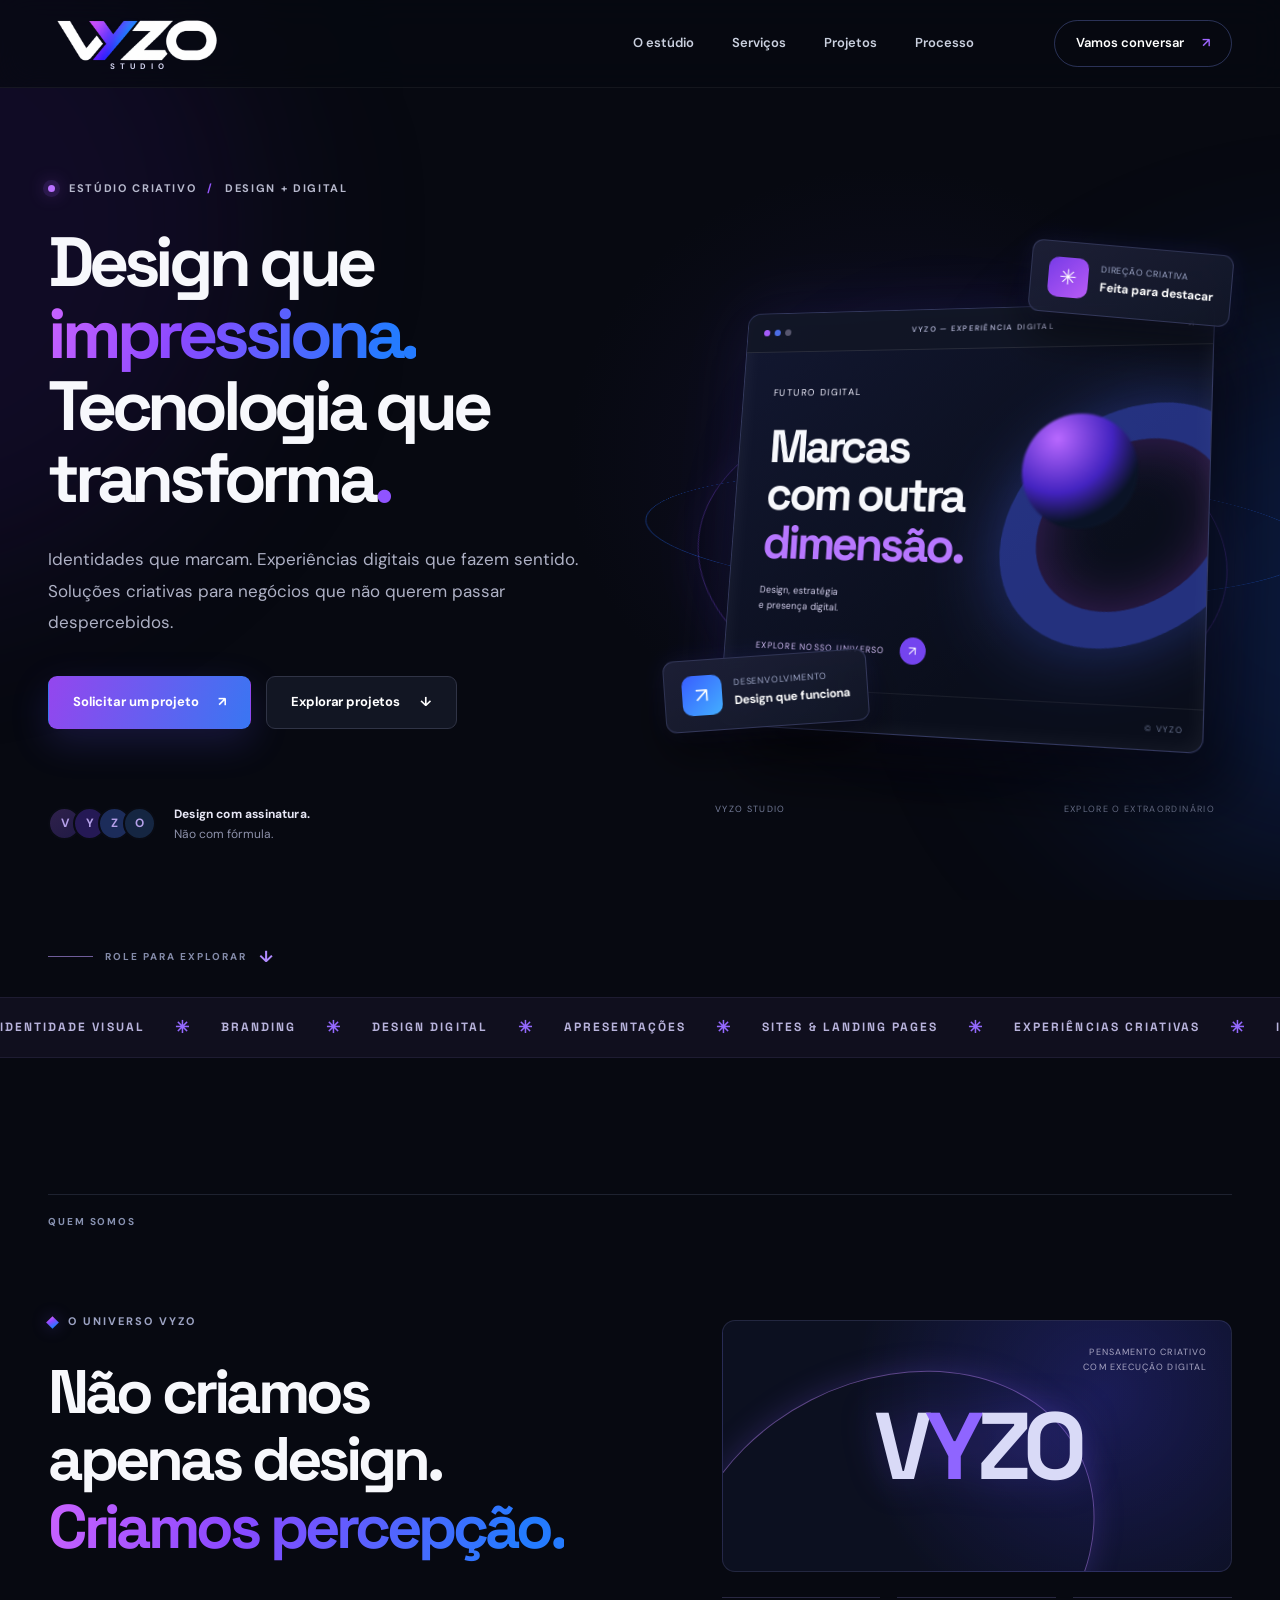
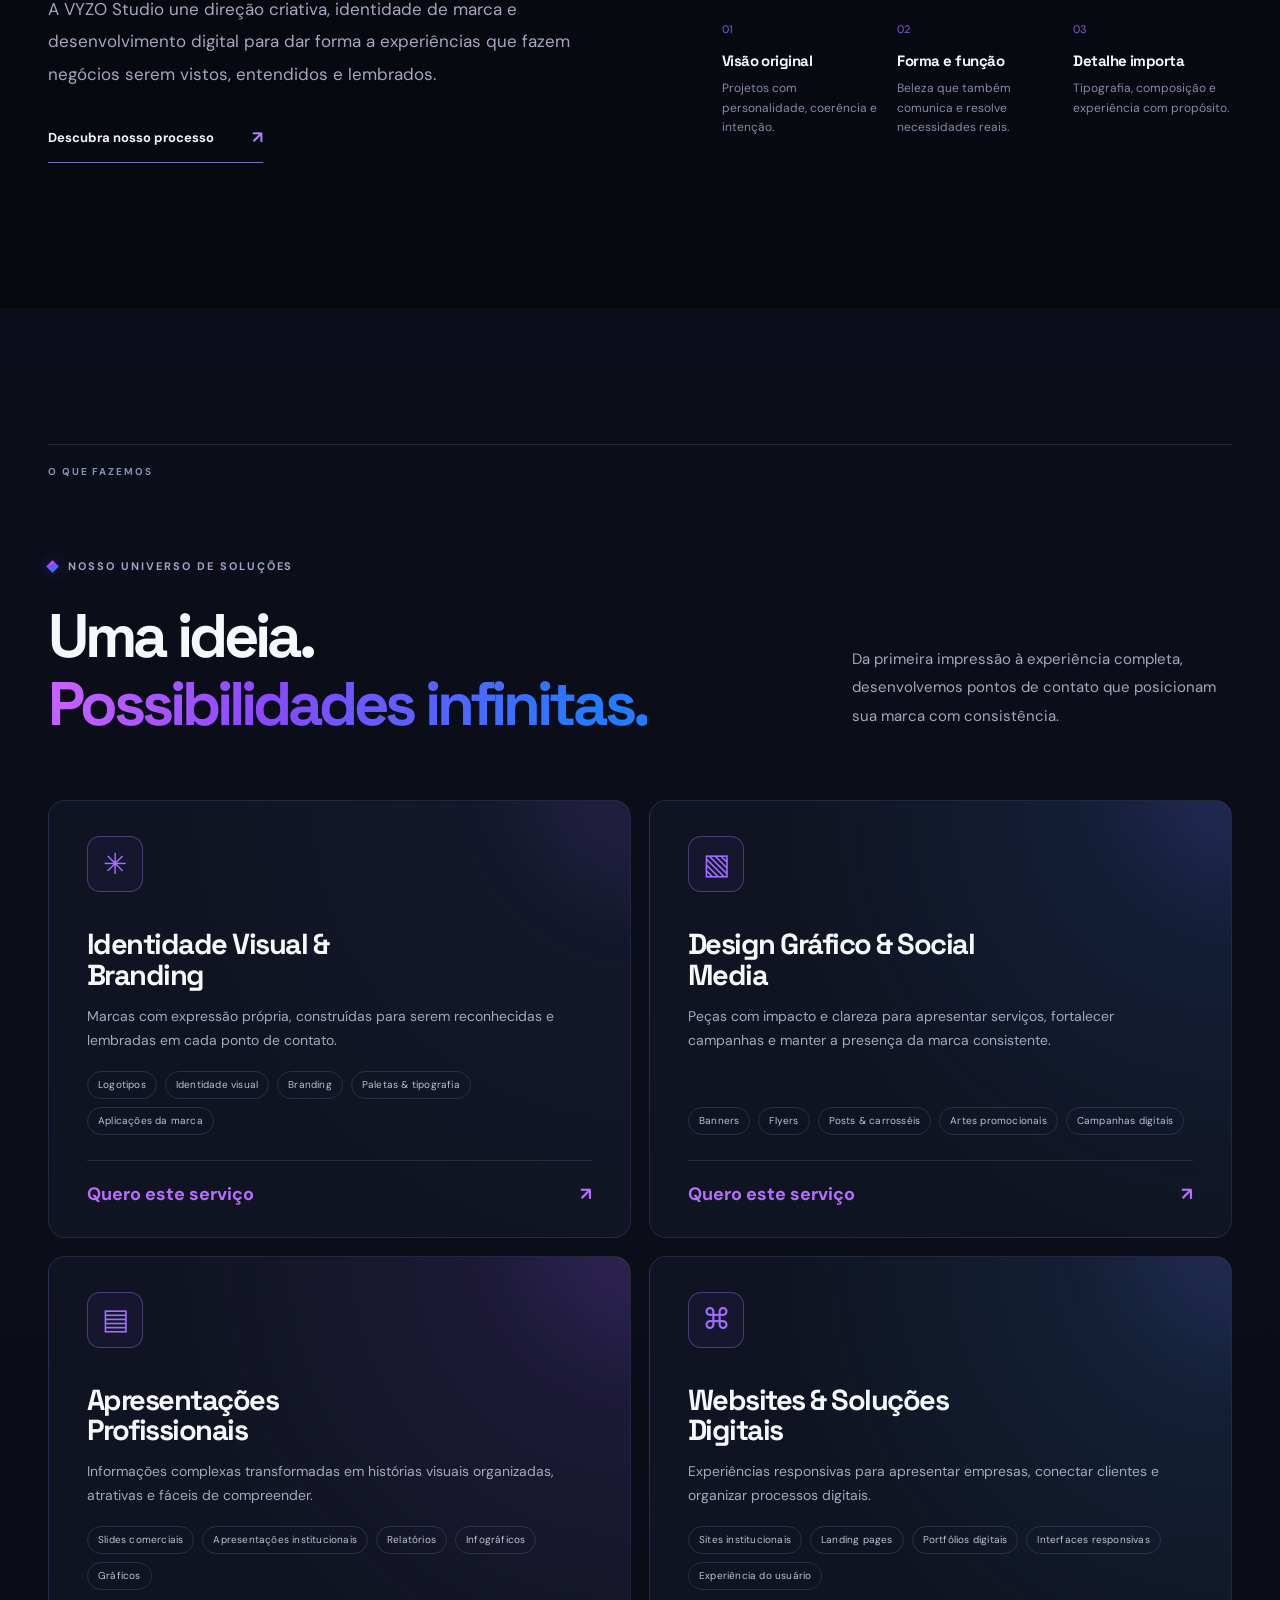
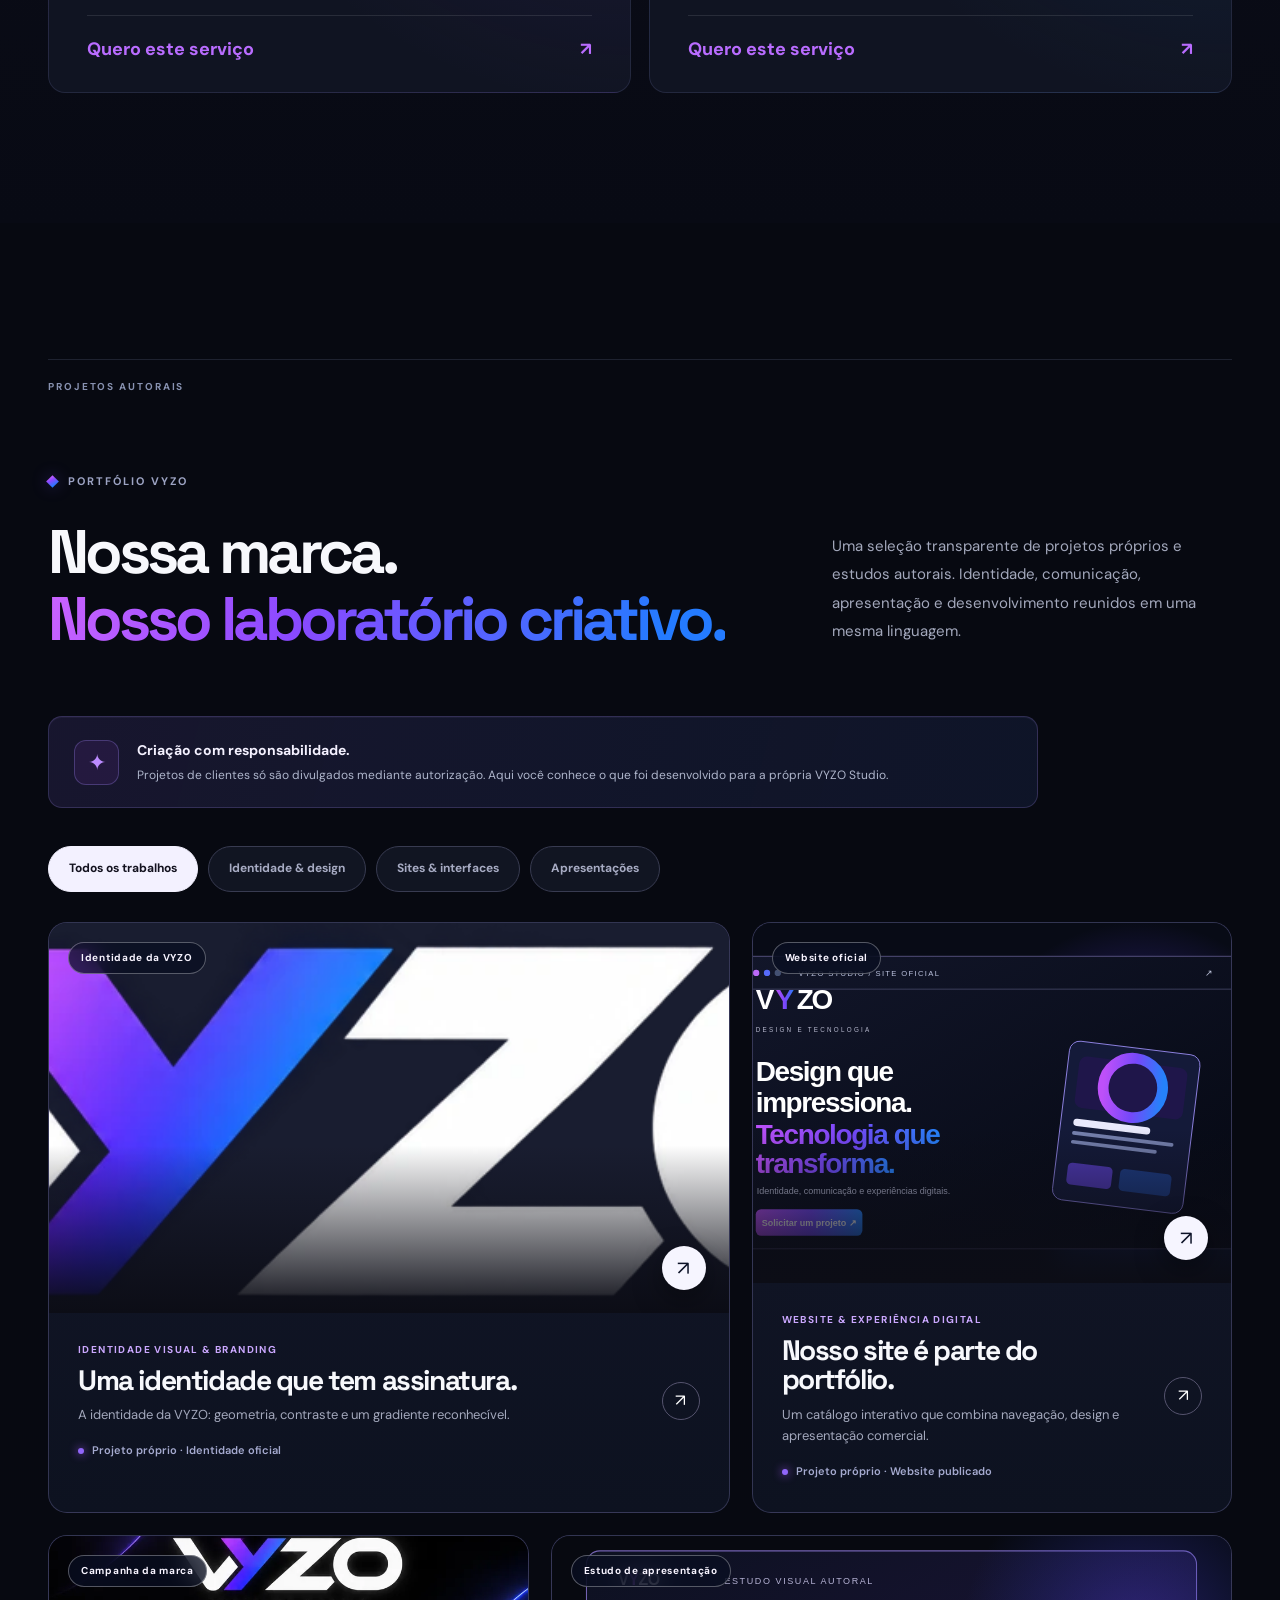
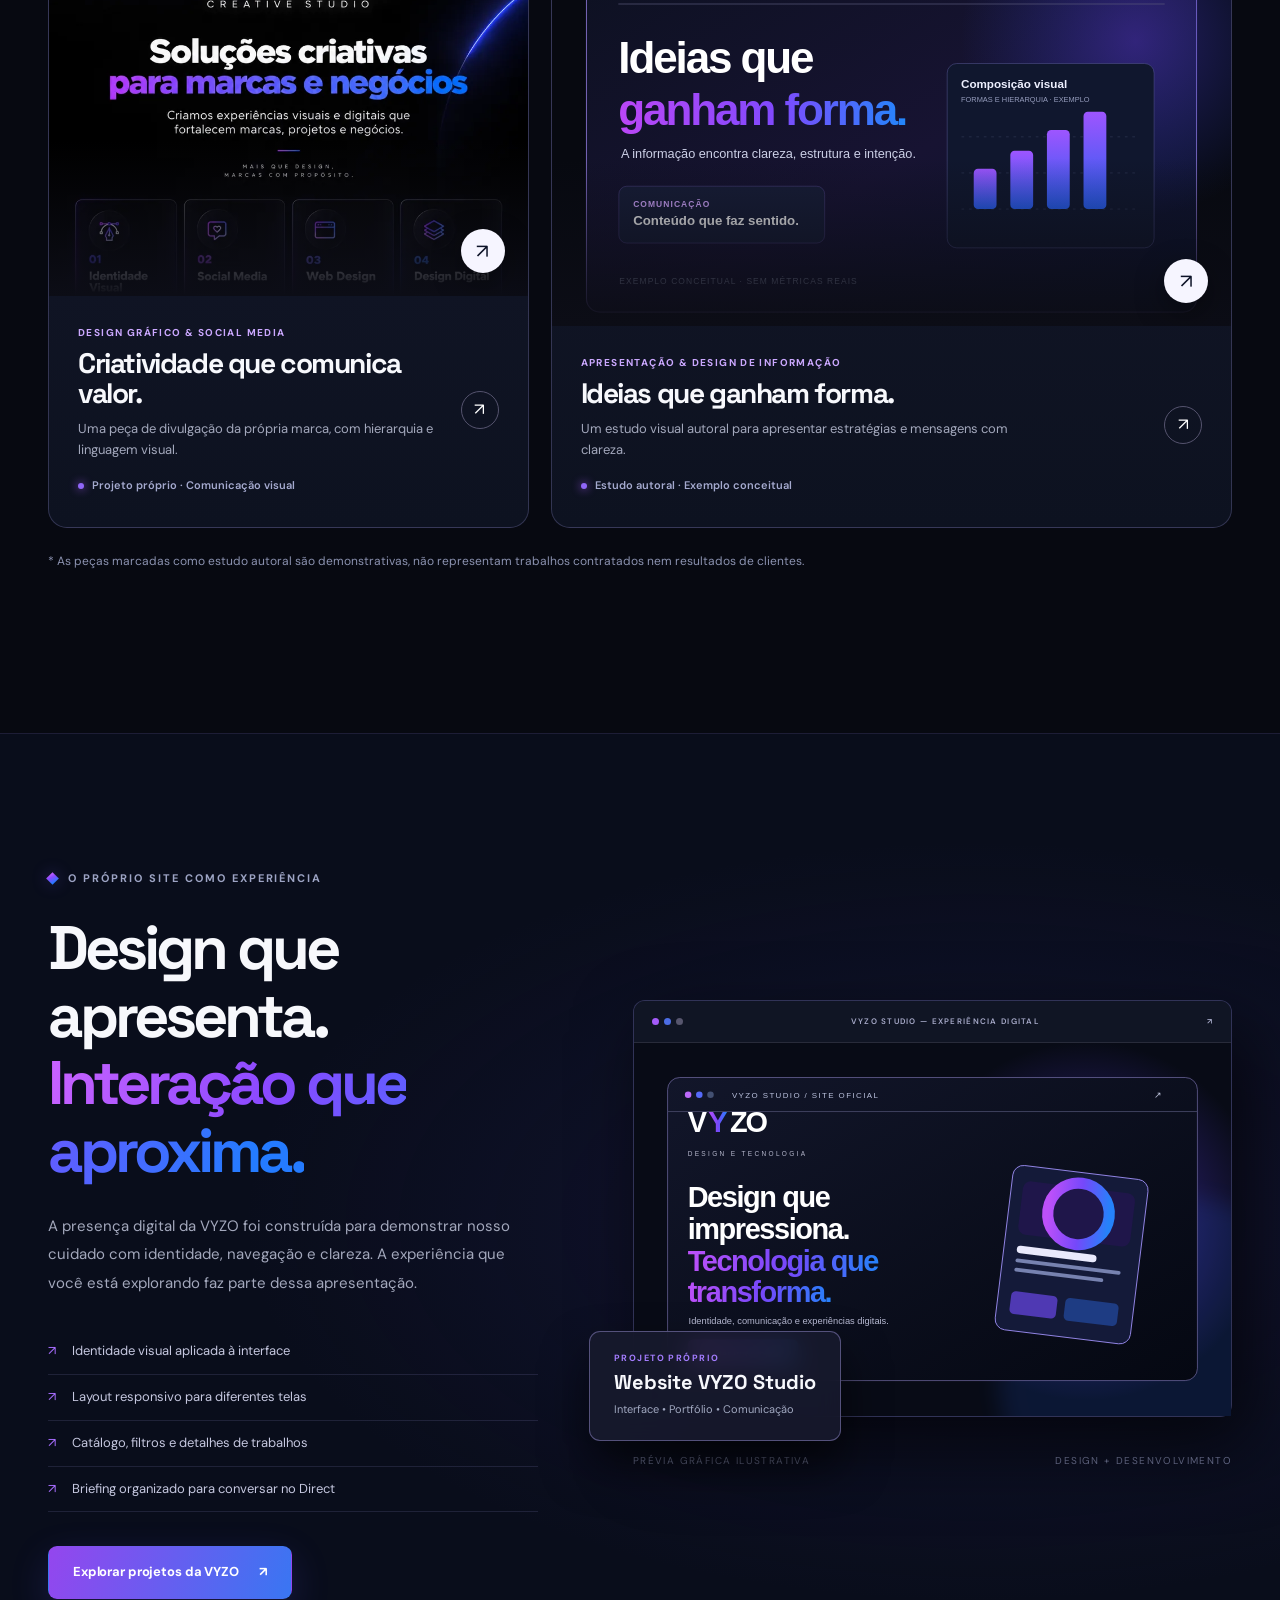
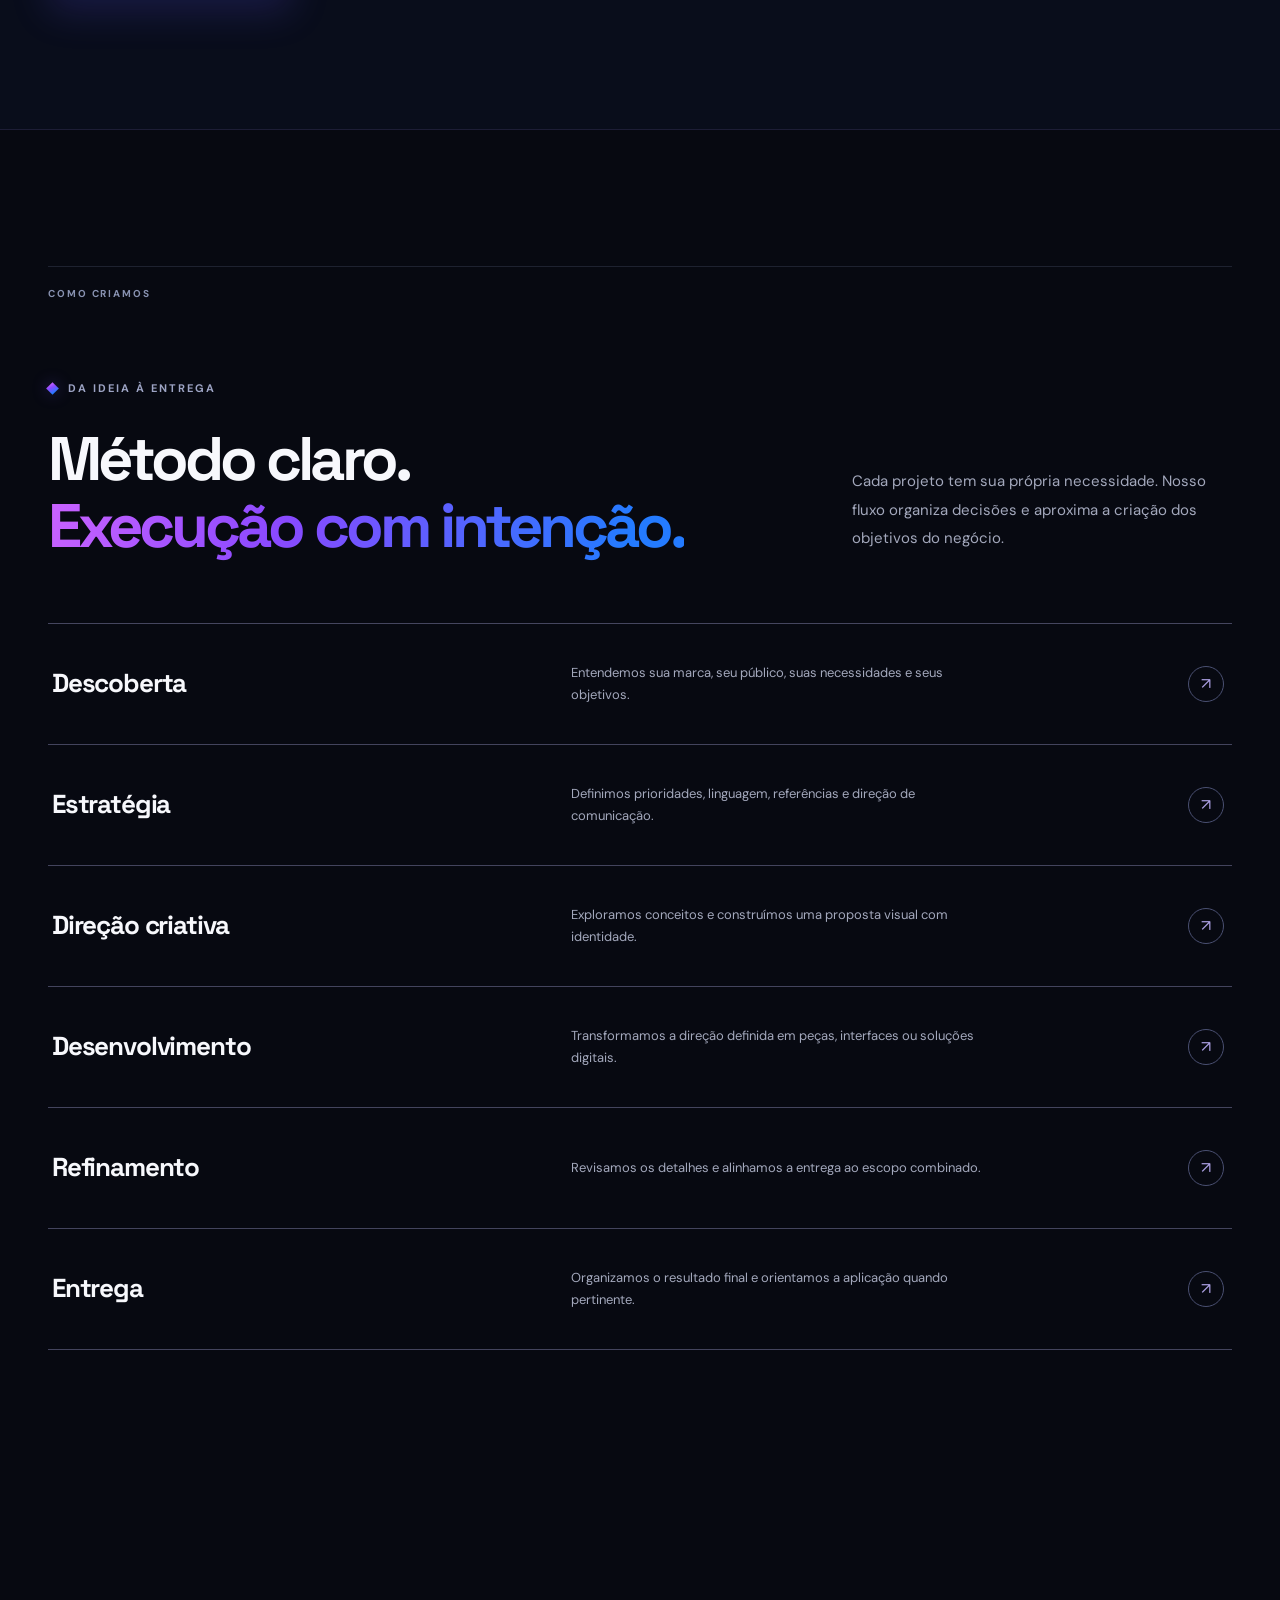
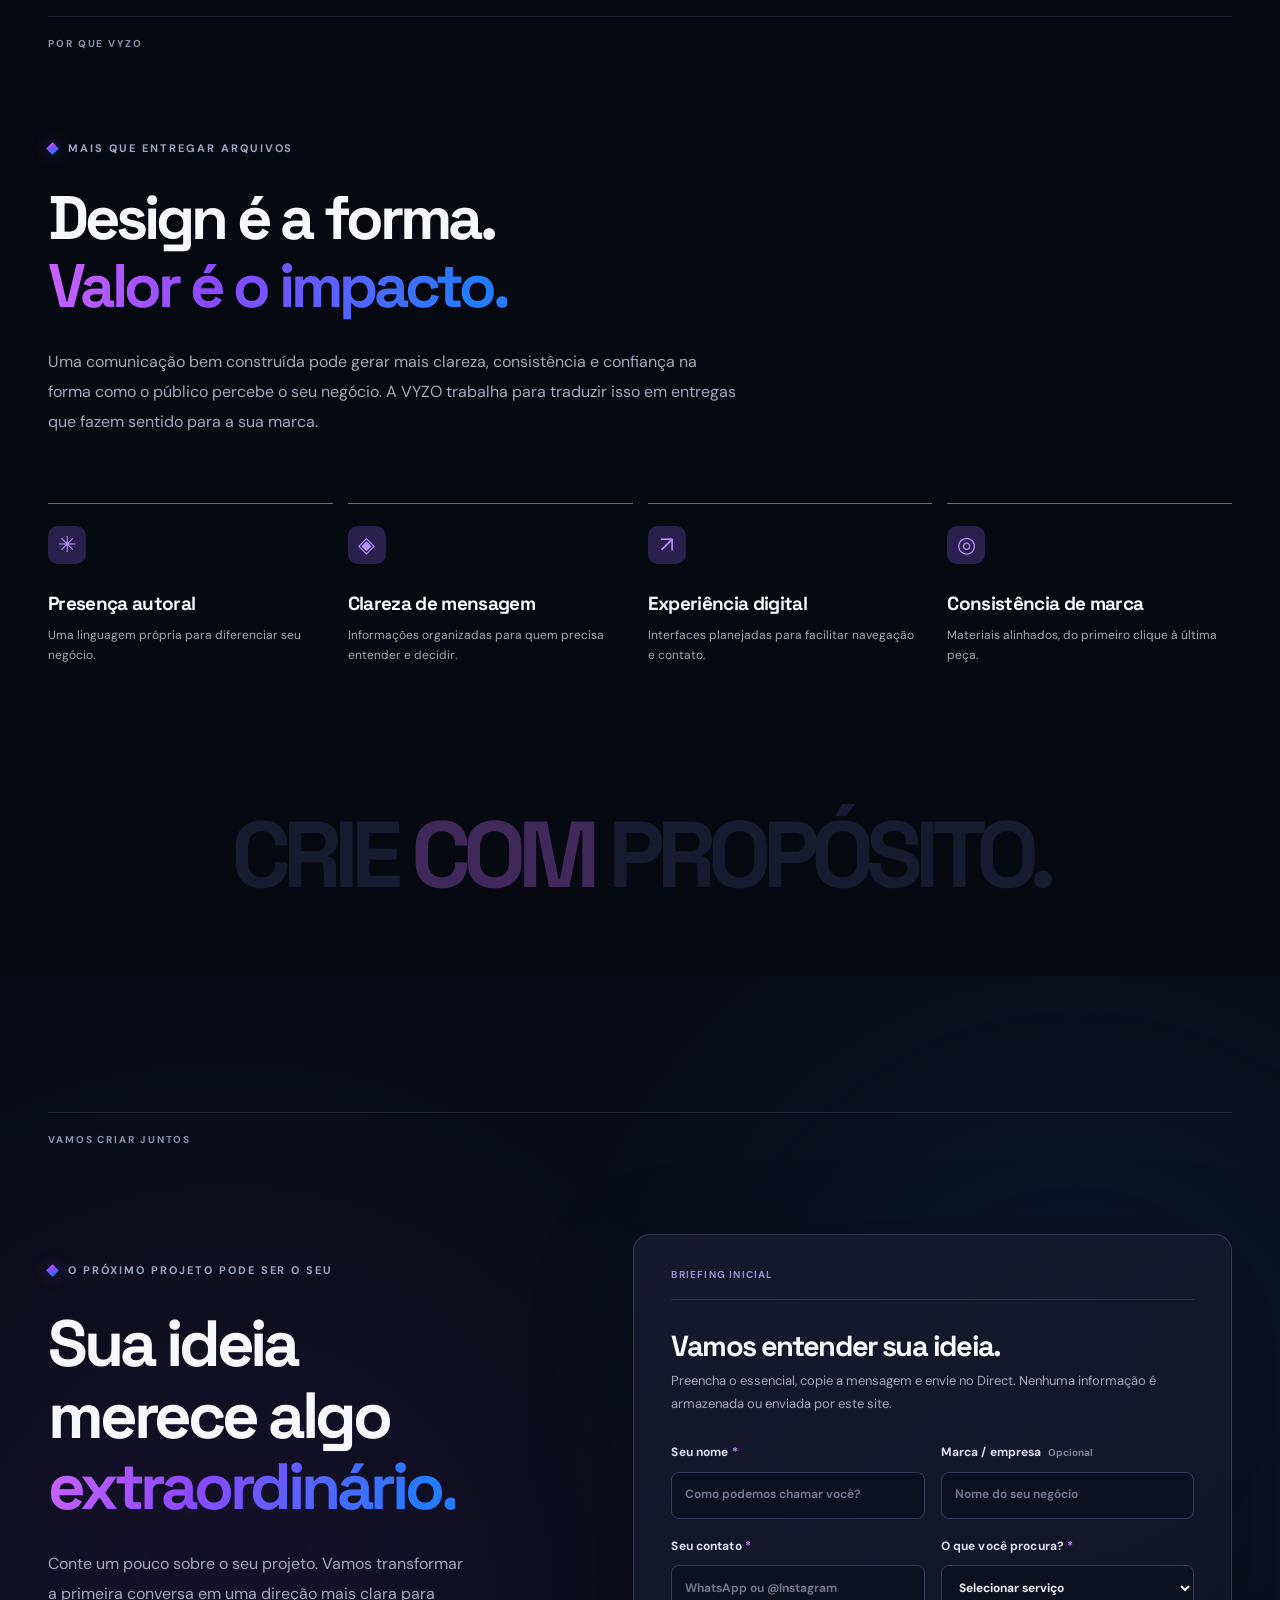
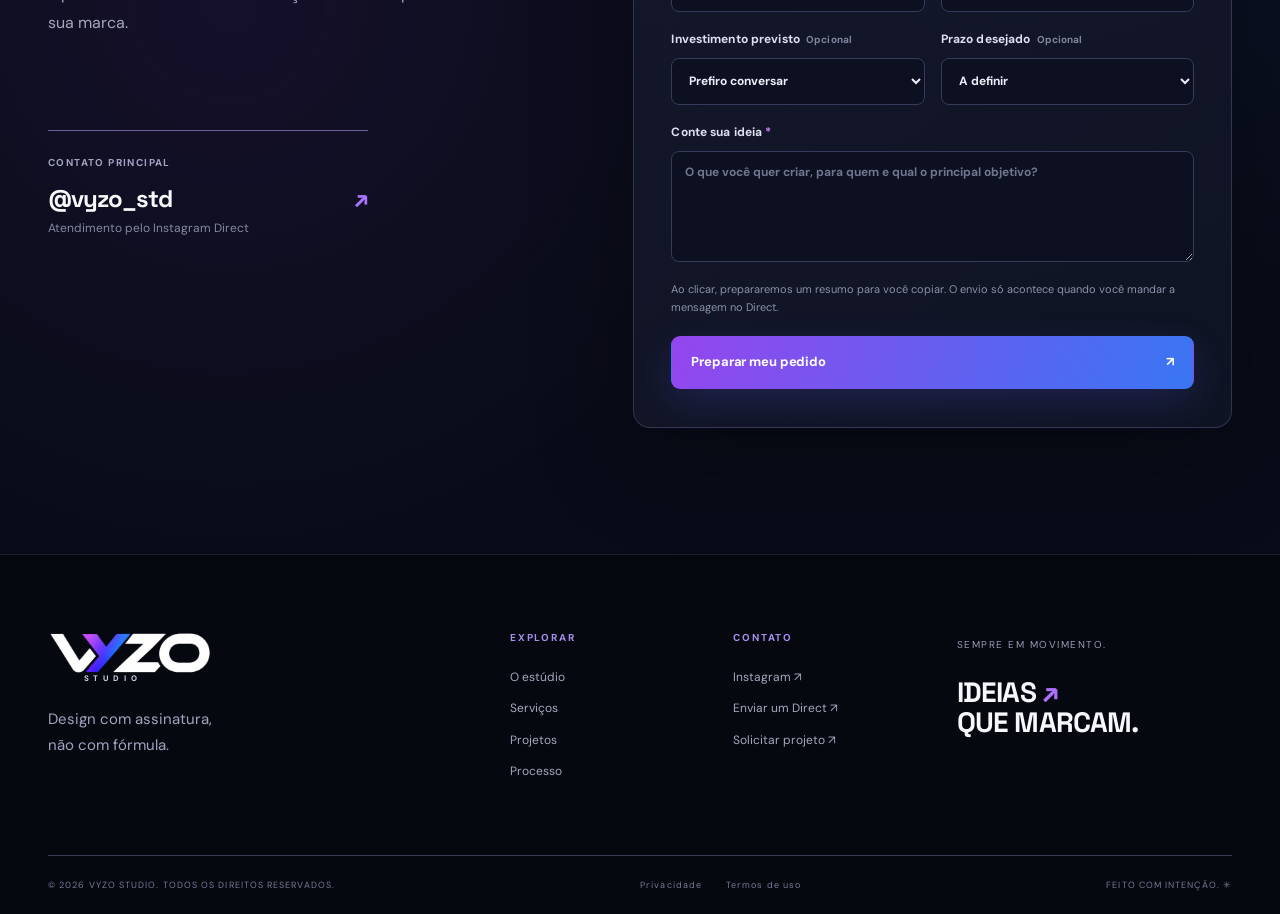
==== index.html @ db152188 "Atualiza versão do CSS para carregar animação nova sem cache" ====
<!doctype html>
<html lang="pt-BR">
<head>
  <meta charset="UTF-8">
  <meta name="viewport" content="width=device-width, initial-scale=1, viewport-fit=cover">
  <meta name="theme-color" content="#070913">
  <meta name="description" content="VYZO Studio — identidade visual, branding, design gráfico, apresentações, sites e landing pages. Design com assinatura, não com fórmula.">
  <meta name="robots" content="index,follow">
  <meta property="og:type" content="website">
  <meta property="og:locale" content="pt_BR">
  <meta property="og:title" content="VYZO Studio — Design que impressiona. Tecnologia que transforma.">
  <meta property="og:description" content="Estúdio criativo de identidade visual, design, apresentações e experiências digitais. Conheça nossos projetos e crie o seu.">
  <meta property="og:image" content="https://vyzo-studio.github.io/portifolio-vyzo/assets/vyzo-campaign.webp">
  <meta property="og:url" content="https://vyzo-studio.github.io/portifolio-vyzo/">
  <link rel="canonical" href="https://vyzo-studio.github.io/portifolio-vyzo/">
  <meta name="color-scheme" content="dark">
  <link rel="icon" href="assets/favicon.png" type="image/png">
  <link rel="preconnect" href="https://fonts.googleapis.com">
  <link rel="preconnect" href="https://fonts.gstatic.com" crossorigin>
  <link href="https://fonts.googleapis.com/css2?family=DM+Sans:wght@400;500;600;700&family=Space+Grotesk:wght@400;500;600;700&display=swap" rel="stylesheet">
  <link rel="stylesheet" href="styles.css?v=20261028-continuo">
  <title>VYZO Studio — Design & Soluções Digitais</title>
  <script src="data.js" defer></script>
  <script src="app.js" defer></script>
</head>
<body>
<a class="skip-link" href="#conteudo">Pular para o conteúdo</a>
<div class="ambient ambient-a" aria-hidden="true"></div><div class="ambient ambient-b" aria-hidden="true"></div>
<header class="site-header" id="topo">
  <div class="shell nav-shell">
    <a class="brand" href="#topo" aria-label="VYZO Studio, ir para o início"><img src="assets/vyzo-logo.webp" width="184" height="49" alt="VYZO"><span>STUDIO</span></a>
    <nav class="desktop-nav" aria-label="Menu principal">
      <a href="#sobre">O estúdio</a><a href="#servicos">Serviços</a><a href="#portfolio">Projetos</a><a href="#processo">Processo</a>
    </nav>
    <a class="nav-contact" href="#contato">Vamos conversar <span aria-hidden="true">↗</span></a>
    <button type="button" class="mobile-toggle" id="menu-toggle" aria-label="Abrir menu" aria-controls="mobile-menu" aria-expanded="false"><span></span><span></span></button>
  </div>
  <nav id="mobile-menu" class="mobile-menu" aria-label="Menu para celular" hidden><a href="#sobre">O estúdio</a><a href="#servicos">Serviços</a><a href="#portfolio">Projetos</a><a href="#processo">Processo</a><a href="#contato">Solicitar projeto ↗</a></nav>
</header>
<main id="conteudo">
<section class="hero shell" id="inicio" aria-labelledby="hero-title">
  <div class="hero-copy">
    <div class="eyebrow"><span class="signal"></span> ESTÚDIO CRIATIVO <span class="eyebrow-slash">/</span> DESIGN + DIGITAL</div>
    <h1 id="hero-title">Design que<br><span class="gradient-text">impressiona.</span><br>Tecnologia que<br><em>transforma<span class="gradient-dot">.</span></em></h1>
    <p>Identidades que marcam. Experiências digitais que fazem sentido. Soluções criativas para negócios que não querem passar despercebidos.</p>
    <div class="hero-actions"><a class="button button-primary" href="#contato">Solicitar um projeto <span aria-hidden="true">↗</span></a><a class="button button-ghost" href="#portfolio">Explorar projetos <span aria-hidden="true">↓</span></a></div>
    <div class="hero-bottom"><div class="avatars"><span>V</span><span>Y</span><span>Z</span><span>O</span></div><div><strong>Design com assinatura.</strong><small>Não com fórmula.</small></div></div>
  </div>
  <div class="hero-visual" aria-label="Demonstração visual da experiência digital VYZO">
    <div class="hero-ring hero-ring-1"></div><div class="hero-ring hero-ring-2"></div><div class="hero-glow"></div>
    <div class="hero-app" id="hero-tilt"><div class="mock-head"><span class="mock-dots"><b></b><b></b><b></b></span><span>VYZO — EXPERIÊNCIA DIGITAL</span><span>↗</span></div><div class="mock-main"><div class="mock-id">FUTURO DIGITAL</div><div class="mock-title">Marcas<br>com outra<br><i>dimensão.</i></div><div class="mock-description">Design, estratégia<br>e presença digital.</div><div class="mock-cta">EXPLORE NOSSO UNIVERSO <span>↗</span></div></div><div class="mock-shape shape-one"></div><div class="mock-shape shape-two"></div><div class="mock-foot">DESIGN × TECNOLOGIA <span>© VYZO</span></div></div>
    <div class="floating-panel fp-top"><span class="fp-icon">✳</span><span>DIREÇÃO CRIATIVA<br><strong>Feita para destacar</strong></span></div>
    <div class="floating-panel fp-bottom"><span class="fp-icon fp-blue">↗</span><span>DESENVOLVIMENTO<br><strong>Design que funciona</strong></span></div>
    <div class="visual-coordinate">VYZO STUDIO <span>EXPLORE O EXTRAORDINÁRIO</span></div>
  </div>
  <div class="scroll-hint"><span class="scroll-line"></span> ROLE PARA EXPLORAR <span>↓</span></div>
</section>
<div class="ticker" aria-label="Nossas especialidades: identidade visual, branding, design digital, apresentações, sites & landing pages, experiências criativas"><div class="ticker-track" aria-hidden="true"><div class="ticker-group"><span>IDENTIDADE VISUAL</span><i aria-hidden="true">✳</i> <span>BRANDING</span><i aria-hidden="true">✳</i> <span>DESIGN DIGITAL</span><i aria-hidden="true">✳</i> <span>APRESENTAÇÕES</span><i aria-hidden="true">✳</i> <span>SITES & LANDING PAGES</span><i aria-hidden="true">✳</i> <span>EXPERIÊNCIAS CRIATIVAS</span><i aria-hidden="true">✳</i></div><div class="ticker-group"><span>IDENTIDADE VISUAL</span><i aria-hidden="true">✳</i> <span>BRANDING</span><i aria-hidden="true">✳</i> <span>DESIGN DIGITAL</span><i aria-hidden="true">✳</i> <span>APRESENTAÇÕES</span><i aria-hidden="true">✳</i> <span>SITES & LANDING PAGES</span><i aria-hidden="true">✳</i> <span>EXPERIÊNCIAS CRIATIVAS</span><i aria-hidden="true">✳</i></div></div></div>
<section class="section section-about shell" id="sobre" aria-labelledby="about-title">
  <div class="section-index"><span>QUEM SOMOS</span></div>
  <div class="about-layout"><div class="about-intro" data-reveal><div class="kicker"><span class="small-square"></span> O UNIVERSO VYZO</div><h2 id="about-title">Não criamos<br>apenas design.<br><span class="gradient-text">Criamos percepção.</span></h2><p>A VYZO Studio une direção criativa, identidade de marca e desenvolvimento digital para dar forma a experiências que fazem negócios serem vistos, entendidos e lembrados.</p><a class="text-arrow" href="#processo">Descubra nosso processo <span>↗</span></a></div><div class="about-right" data-reveal><div class="about-art"><span>V<span class="stroke-y">Y</span>ZO</span><div class="art-orbit"></div><div class="art-tag">PENSAMENTO CRIATIVO<br>COM EXECUÇÃO DIGITAL</div></div><div class="about-values"><div><span class="value-no">01</span><h3>Visão original</h3><p>Projetos com personalidade, coerência e intenção.</p></div><div><span class="value-no">02</span><h3>Forma e função</h3><p>Beleza que também comunica e resolve necessidades reais.</p></div><div><span class="value-no">03</span><h3>Detalhe importa</h3><p>Tipografia, composição e experiência com propósito.</p></div></div></div></div>
</section>
<section class="section services-section" id="servicos" aria-labelledby="services-title"><div class="shell"><div class="section-index"><span>O QUE FAZEMOS</span></div><div class="section-head" data-reveal><div><div class="kicker"><span class="small-square"></span> NOSSO UNIVERSO DE SOLUÇÕES</div><h2 id="services-title">Uma ideia.<br><span class="gradient-text">Possibilidades infinitas.</span></h2></div><p>Da primeira impressão à experiência completa, desenvolvemos pontos de contato que posicionam sua marca com consistência.</p></div><div class="services-layout" id="services-grid" aria-live="polite"></div></div></section>
<section class="section portfolio-section shell" id="portfolio" aria-labelledby="portfolio-title">
  <div class="section-index"><span>PROJETOS AUTORAIS</span></div>
  <div class="section-head portfolio-heading" data-reveal>
    <div><div class="kicker"><span class="small-square"></span> PORTFÓLIO VYZO</div><h2 id="portfolio-title">Nossa marca.<br><span class="gradient-text">Nosso laboratório criativo.</span></h2></div>
    <p>Uma seleção transparente de projetos próprios e estudos autorais. Identidade, comunicação, apresentação e desenvolvimento reunidos em uma mesma linguagem.</p>
  </div>
  <div class="portfolio-permission" data-reveal><span class="permission-mark" aria-hidden="true">✦</span><div><strong>Criação com responsabilidade.</strong><p>Projetos de clientes só são divulgados mediante autorização. Aqui você conhece o que foi desenvolvido para a própria VYZO Studio.</p></div></div>
  <div class="filter-row" role="group" aria-label="Filtrar projetos">
    <button class="filter active" type="button" data-filter="todos" aria-pressed="true">Todos os trabalhos</button>
    <button class="filter" type="button" data-filter="design" aria-pressed="false">Identidade & design</button>
    <button class="filter" type="button" data-filter="web" aria-pressed="false">Sites & interfaces</button>
    <button class="filter" type="button" data-filter="apresentacao" aria-pressed="false">Apresentações</button>
  </div>
  <div class="project-grid" id="project-grid" aria-live="polite"></div>
  <p class="project-disclaimer">* As peças marcadas como estudo autoral são demonstrativas, não representam trabalhos contratados nem resultados de clientes.</p>
</section>
<section class="section spotlight-section" aria-labelledby="spot-title">
  <div class="shell spotlight-layout">
    <div class="spotlight-left" data-reveal>
      <div class="kicker"><span class="small-square"></span> O PRÓPRIO SITE COMO EXPERIÊNCIA</div>
      <h2 id="spot-title">Design que apresenta.<br><span class="gradient-text">Interação que aproxima.</span></h2>
      <p>A presença digital da VYZO foi construída para demonstrar nosso cuidado com identidade, navegação e clareza. A experiência que você está explorando faz parte dessa apresentação.</p>
      <ul class="feature-list">
        <li><span>↗</span> Identidade visual aplicada à interface</li>
        <li><span>↗</span> Layout responsivo para diferentes telas</li>
        <li><span>↗</span> Catálogo, filtros e detalhes de trabalhos</li>
        <li><span>↗</span> Briefing organizado para conversar no Direct</li>
      </ul>
      <a class="button button-primary" href="#portfolio">Explorar projetos da VYZO <span>↗</span></a>
    </div>
    <div class="spotlight-right" data-reveal>
      <div class="spotlight-browser">
        <div class="mock-head"><span class="mock-dots"><b></b><b></b><b></b></span><span>VYZO STUDIO — EXPERIÊNCIA DIGITAL</span><span>↗</span></div>
        <img src="assets/vyzo-web-preview.svg" width="1280" height="800" alt="Ilustração editorial do website VYZO Studio, com título e interface própria" loading="lazy" decoding="async">
        <div class="spotlight-float"><span>PROJETO PRÓPRIO</span><strong>Website VYZO Studio</strong><small>Interface • Portfólio • Comunicação</small></div>
      </div>
      <div class="under-browser"><span>PRÉVIA GRÁFICA ILUSTRATIVA</span><span>DESIGN + DESENVOLVIMENTO</span></div>
    </div>
  </div>
</section>
<section class="section process-section shell" id="processo" aria-labelledby="process-title"><div class="section-index"><span>COMO CRIAMOS</span></div><div class="section-head" data-reveal><div><div class="kicker"><span class="small-square"></span> DA IDEIA À ENTREGA</div><h2 id="process-title">Método claro.<br><span class="gradient-text">Execução com intenção.</span></h2></div><p>Cada projeto tem sua própria necessidade. Nosso fluxo organiza decisões e aproxima a criação dos objetivos do negócio.</p></div><div class="process-list" id="process-list"></div></section>
<section class="section value-section shell" id="diferenciais" aria-labelledby="value-title"><div class="section-index"><span>POR QUE VYZO</span></div><div class="value-content" data-reveal><div class="kicker"><span class="small-square"></span> MAIS QUE ENTREGAR ARQUIVOS</div><h2 id="value-title">Design é a forma.<br><span class="gradient-text">Valor é o impacto.</span></h2><p>Uma comunicação bem construída pode gerar mais clareza, consistência e confiança na forma como o público percebe o seu negócio. A VYZO trabalha para traduzir isso em entregas que fazem sentido para a sua marca.</p></div><div class="benefits" id="benefits"></div><div class="big-statement" aria-hidden="true">CRIE <span>COM</span> PROPÓSITO.</div></section>
<section class="section contact-section" id="contato" aria-labelledby="contact-title"><div class="shell"><div class="section-index"><span>VAMOS CRIAR JUNTOS</span></div><div class="contact-layout"><div class="contact-copy" data-reveal><div class="kicker"><span class="small-square"></span> O PRÓXIMO PROJETO PODE SER O SEU</div><h2 id="contact-title">Sua ideia<br>merece algo<br><span class="gradient-text">extraordinário.</span></h2><p>Conte um pouco sobre o seu projeto. Vamos transformar a primeira conversa em uma direção mais clara para sua marca.</p><div class="contact-social"><span>CONTATO PRINCIPAL</span><a href="https://www.instagram.com/vyzo_std/" target="_blank" rel="noopener noreferrer">@vyzo_std <span>↗</span></a><small>Atendimento pelo Instagram Direct</small></div></div><div class="contact-form-wrap" data-reveal><div class="form-top"><span>BRIEFING INICIAL</span></div><h3>Vamos entender sua ideia.</h3><p>Preencha o essencial, copie a mensagem e envie no Direct. Nenhuma informação é armazenada ou enviada por este site.</p><form id="project-form" novalidate><div class="field-row"><label for="client-name">Seu nome <b>*</b><input id="client-name" name="name" type="text" autocomplete="name" maxlength="90" minlength="2" placeholder="Como podemos chamar você?" required></label><label for="company-name">Marca / empresa <small>Opcional</small><input id="company-name" name="company" type="text" maxlength="90" placeholder="Nome do seu negócio"></label></div><div class="field-row"><label for="client-contact">Seu contato <b>*</b><input id="client-contact" name="contact" type="text" maxlength="100" placeholder="WhatsApp ou @Instagram" required></label><label for="project-type">O que você procura? <b>*</b><select id="project-type" name="type" required><option value="">Selecionar serviço</option><option>Identidade visual</option><option>Logotipo</option><option>Branding</option><option>Design gráfico</option><option>Social media</option><option>Apresentação profissional</option><option>Landing page</option><option>Website</option><option>Solução digital</option><option>Outro projeto</option></select></label></div><div class="field-row"><label for="project-budget">Investimento previsto <small>Opcional</small><select id="project-budget" name="budget"><option value="">Prefiro conversar</option><option>Até R$ 500</option><option>R$ 500 a R$ 1.500</option><option>R$ 1.500 a R$ 3.000</option><option>Acima de R$ 3.000</option></select></label><label for="project-timeline">Prazo desejado <small>Opcional</small><select id="project-timeline" name="timeline"><option value="">A definir</option><option>Até 7 dias</option><option>De 1 a 3 semanas</option><option>Mais de 3 semanas</option><option>Sem prazo definido</option></select></label></div><label for="project-description" class="full-field">Conte sua ideia <b>*</b><textarea id="project-description" name="description" rows="4" minlength="10" maxlength="1400" placeholder="O que você quer criar, para quem e qual o principal objetivo?" required></textarea></label><p class="form-hint" id="form-hint">Ao clicar, prepararemos um resumo para você copiar. O envio só acontece quando você mandar a mensagem no Direct.</p><button class="button button-primary form-submit" type="submit">Preparar meu pedido <span>↗</span></button><div class="form-feedback" id="form-feedback" role="status" aria-live="polite" hidden><strong id="feedback-title">Briefing preparado.</strong><p id="feedback-info">Copie o texto e envie pelo Instagram Direct.</p><div class="feedback-buttons"><button type="button" id="copy-brief" class="button button-ghost">Copiar briefing</button><a href="https://ig.me/m/vyzo_std" id="open-direct" target="_blank" rel="noopener noreferrer" class="button button-primary">Abrir Direct ↗</a></div><textarea id="brief-preview" aria-label="Mensagem preparada para o Instagram" readonly rows="7"></textarea></div></form></div></div></div></section>
</main>
<footer class="footer"><div class="shell"><div class="footer-main"><div class="footer-brand"><a class="brand" href="#topo"><img src="assets/vyzo-logo.webp" alt="VYZO" width="175" height="46"><span>STUDIO</span></a><p>Design com assinatura,<br>não com fórmula.</p></div><div class="footer-col"><strong>EXPLORAR</strong><a href="#sobre">O estúdio</a><a href="#servicos">Serviços</a><a href="#portfolio">Projetos</a><a href="#processo">Processo</a></div><div class="footer-col"><strong>CONTATO</strong><a href="https://www.instagram.com/vyzo_std/" target="_blank" rel="noopener noreferrer">Instagram ↗</a><a href="https://ig.me/m/vyzo_std" target="_blank" rel="noopener noreferrer">Enviar um Direct ↗</a><a href="#contato">Solicitar projeto ↗</a></div><div class="footer-right"><span>SEMPRE EM MOVIMENTO.</span><b>IDEIAS <i>↗</i><br>QUE MARCAM.</b></div></div><div class="footer-bottom"><span>© <span id="year">2026</span> VYZO STUDIO. TODOS OS DIREITOS RESERVADOS.</span><div><a href="privacidade.html">Privacidade</a><a href="termos.html">Termos de uso</a></div><span>FEITO COM INTENÇÃO. ✳</span></div></div></footer>
<div class="modal-backdrop" id="case-modal" hidden><div class="modal" role="dialog" aria-modal="true" aria-labelledby="modal-title" tabindex="-1"><button class="modal-close" type="button" id="modal-close" aria-label="Fechar projeto">✕</button><div id="modal-content"></div></div></div>
<div class="toast" id="toast" role="status" aria-live="polite" hidden></div>
</body>
</html>
---- styles.css ----
:root{--bg:#070911;--bg2:#0b0e19;--panel:#101423;--panel2:#141929;--ink:#f7f8fc;--muted:#a3a8bc;--muted2:#737a93;--line:rgba(164,177,225,.15);--violet:#9d52ff;--electric:#3576ff;--cyan:#45bbff;--gradient:linear-gradient(108deg,#cb63ff 0%,#8a49ff 37%,#247bff 90%);--font:'DM Sans',Arial,sans-serif;--display:'Space Grotesk','Arial Narrow',Arial,sans-serif;--radius:18px;--max:1380px;--nav:88px;--ease:cubic-bezier(.2,.7,.2,1)}
*,*::before,*::after{box-sizing:border-box}html{scroll-behavior:smooth;scroll-padding-top:calc(var(--nav) + 18px)}body{margin:0;background:var(--bg);font:400 16px/1.6 var(--font);color:var(--ink);overflow-x:hidden;-webkit-font-smoothing:antialiased}body.modal-open{overflow:hidden}::selection{background:#6744ef;color:white}a{color:inherit;text-decoration:none}button,input,textarea,select{font:inherit}button{cursor:pointer}button:disabled{cursor:not-allowed}img{display:block;max-width:100%}h1,h2,h3,h4,p{margin-top:0}h1,h2,h3,h4{font-family:var(--display);line-height:1.06;letter-spacing:-.056em}p{color:var(--muted)}[hidden]{display:none!important}.shell{max-width:var(--max);padding-left:48px;padding-right:48px;margin-inline:auto}.skip-link{position:fixed;z-index:999;left:14px;top:-80px;background:white;color:#111;padding:12px 18px;border-radius:8px}.skip-link:focus{top:12px}:focus-visible{outline:3px solid #bd8cff;outline-offset:4px}.gradient-text{background:var(--gradient);-webkit-background-clip:text;background-clip:text;-webkit-text-fill-color:transparent}.gradient-dot{color:#9054ff}.ambient{position:absolute;pointer-events:none;inset:0;width:100%;max-width:100%;overflow:hidden;z-index:-1}.ambient-a:before{content:"";position:absolute;width:700px;height:700px;left:-450px;top:-120px;filter:blur(85px);background:#35127038;border-radius:50%}.ambient-b:before{content:"";position:absolute;width:620px;height:550px;right:-380px;top:320px;filter:blur(95px);background:#1c4fd833;border-radius:50%}
/* Navigation */
.site-header{position:fixed;inset:0 0 auto;z-index:100;height:var(--nav);border-bottom:1px solid rgba(255,255,255,.055);transition:background .3s,box-shadow .3s;backdrop-filter:blur(17px);-webkit-backdrop-filter:blur(17px);background:rgba(7,9,17,.69)}.site-header.scrolled{background:rgba(7,9,17,.94);box-shadow:0 9px 45px #0003}.nav-shell{height:100%;display:flex;align-items:center;justify-content:space-between;gap:30px}.brand{width:177px;display:flex;flex-direction:column;align-items:center;flex-shrink:0;line-height:1}.brand img{width:164px;height:45px;object-fit:contain}.brand span{font-size:8px;font-weight:700;letter-spacing:.61em;color:#d0d1ed;margin-top:-1px;padding-left:.7em}.desktop-nav{display:flex;gap:38px;align-items:center;margin-left:auto;margin-right:50px}.desktop-nav a,.nav-contact{font-size:13px;font-weight:600;color:#cad0df;transition:color .25s}.desktop-nav a:hover,.desktop-nav a.active{color:white}.nav-contact{border:1px solid #7588e855;padding:12px 21px;border-radius:30px;color:#fff;white-space:nowrap}.nav-contact:hover{background:#222546;border-color:#8c69ff}.nav-contact span{color:#9e67ff;margin-left:15px}.mobile-toggle,.mobile-menu{display:none}
/* Hero */
.hero{position:relative;min-height:830px;padding-top:180px;padding-bottom:120px;display:grid;grid-template-columns:52% 48%;align-items:center;isolation:isolate}.hero::before{content:"";position:absolute;z-index:-1;left:42%;top:140px;width:700px;height:640px;background:radial-gradient(ellipse,rgba(50,35,115,.19),transparent 65%)}.hero-copy{position:relative;z-index:4;padding-bottom:35px}.eyebrow{display:flex;align-items:center;gap:11px;font-size:11px;font-weight:700;letter-spacing:.15em;color:#b7b9cd}.signal{display:inline-block;width:7px;height:7px;box-shadow:0 0 0 5px #9b5cff20,0 0 18px #b35dff;border-radius:50%;background:#ba71ff;margin-right:3px}.eyebrow-slash{color:#9658fe}.hero h1{font-size:clamp(58px,5.45vw,86px);letter-spacing:-.075em;line-height:1.035;margin:28px 0 30px;font-weight:700}.hero h1 em{font-style:normal}.hero-copy>p{font-size:17px;line-height:1.85;max-width:540px;margin-bottom:37px;color:#aeb1c5}.hero-actions{display:flex;align-items:center;flex-wrap:wrap;gap:15px}.button{display:inline-flex;justify-content:center;align-items:center;gap:20px;min-height:52px;padding:15px 24px;border-radius:9px;font-size:13px;font-weight:700;letter-spacing:-.01em;border:1px solid transparent;transition:transform .25s var(--ease),box-shadow .25s,background .25s,color .25s}.button:hover{transform:translateY(-3px)}.button-primary{background:linear-gradient(110deg,#9446ee,#3976f2);box-shadow:0 13px 38px #6255fa30;color:#fff}.button-primary:hover{box-shadow:0 15px 40px #7c55fd55}.button-ghost{border:1px solid #303446;color:#fff;background:#121623}.button-ghost:hover{background:#1b2035;border-color:#6d65aa}.hero-bottom{display:flex;gap:18px;align-items:center;margin-top:76px;color:#e8e8f7}.avatars{display:flex;padding-left:8px}.avatars span{width:33px;height:33px;border-radius:50%;margin-left:-8px;border:2px solid #090b14;background:linear-gradient(140deg,#2f214b,#201a45);display:grid;place-items:center;color:#b5a0e9;font-size:12px;font-weight:700}.avatars span:nth-child(2){background:#251955}.avatars span:nth-child(3){background:#1c2c5a}.avatars span:nth-child(4){background:#152642}.hero-bottom strong{display:block;font-size:12px;letter-spacing:.015em}.hero-bottom small{display:block;color:#8d91aa;font-size:12px;line-height:1.3;margin-top:3px}.hero-visual{position:relative;width:100%;height:600px;perspective:1300px;isolation:isolate}.hero-ring{position:absolute;border:1px solid #8f52ff50;border-radius:50%;pointer-events:none}.hero-ring-1{inset:0 0 0 4%;transform:scale(.94) rotateX(56deg) rotate(-21deg);box-shadow:0 0 50px #7451ff11}.hero-ring-2{inset:10% -12% 12% -6%;transform:rotateX(75deg) rotate(18deg);border-color:#256dff66}.hero-glow{position:absolute;inset:4%;background:radial-gradient(ellipse,#5136ff30,transparent 62%);filter:blur(35px)}.hero-app{width:490px;height:435px;position:absolute;z-index:2;left:9%;top:12%;border-radius:14px;background:linear-gradient(137deg,#121730 3%,#0a0e1b 70%);border:1px solid #6970b46b;overflow:hidden;box-shadow:27px 42px 55px #0009,0 0 70px #615aff20, inset 0 0 22px #fff1;transform:rotateY(-15deg) rotateX(8deg) rotateZ(1deg);transition:transform .25s var(--ease);transform-style:preserve-3d}.mock-head{height:42px;display:flex;align-items:center;justify-content:space-between;gap:10px;padding:0 18px;border-bottom:1px solid #ffffff19;font-size:8px;color:#a7aac9;letter-spacing:.16em;font-weight:600;background:#111524dd;position:relative;z-index:4}.mock-dots{display:flex;gap:5px}.mock-dots b{width:7px;height:7px;background:#57566e;border-radius:50%}.mock-dots b:first-child{background:#a45bf9}.mock-dots b:nth-child(2){background:#4c6de5}.mock-main{position:relative;z-index:3;padding:36px 34px}.mock-id{color:#f2f1ff;font-size:10px;letter-spacing:.14em}.mock-title{font-family:var(--display);font-size:49px;line-height:1.03;letter-spacing:-.065em;font-weight:700;margin-top:24px}.mock-title i{font-style:normal;color:#b777ff}.mock-description{color:#d0cce9;font-size:10px;margin-top:17px;line-height:1.6}.mock-cta{display:flex;align-items:center;gap:15px;font-size:9px;color:#dfc9ff;letter-spacing:.14em;margin-top:19px}.mock-cta span{display:grid;place-items:center;background:#7444ef;border-radius:50%;width:27px;height:27px;color:#fff;font-size:13px}.mock-shape{position:absolute;pointer-events:none}.shape-one{right:-65px;top:85px;height:270px;width:280px;border-radius:50%;border:40px solid #4059ed77;transform:rotateX(30deg) rotateY(-25deg);box-shadow:0 0 80px #4967ff60,inset 0 0 60px #ba4cff44}.shape-two{right:68px;top:110px;width:115px;height:115px;border-radius:50%;background:radial-gradient(circle at 30% 22%,#b968ff,#4323c0 45%,#0a1326 70%);filter:blur(1px)}.mock-foot{position:absolute;bottom:0;width:100%;display:flex;justify-content:space-between;padding:13px 18px;color:#67718e;border-top:1px solid #ffffff10;font-size:8px;letter-spacing:.17em;z-index:3}.floating-panel{display:flex;align-items:center;gap:12px;position:absolute;z-index:5;border:1px solid #5f649b60;background:linear-gradient(150deg,#20233ccf,#101525e9);box-shadow:0 24px 44px #0008,0 0 24px #5959ec20;backdrop-filter:blur(14px);padding:15px 17px;border-radius:11px;font-size:9px;letter-spacing:.09em;color:#9da5c6;line-height:1.75}.floating-panel strong{color:#fff;font-size:12px;letter-spacing:0}.fp-icon{display:grid;place-items:center;color:#fff;font-size:21px;background:linear-gradient(135deg,#773be7,#b85bf5);width:40px;height:40px;border-radius:10px}.fp-blue{background:linear-gradient(135deg,#385dff,#43afff)}.fp-top{top:3%;right:0;transform:rotate(5deg)}.fp-bottom{left:0;bottom:17%;transform:rotate(-4deg)}.visual-coordinate{position:absolute;bottom:2%;right:3%;left:9%;font-size:9px;letter-spacing:.15em;color:#777f9c;display:flex;justify-content:space-between}.scroll-hint{position:absolute;left:48px;bottom:28px;display:flex;align-items:center;gap:12px;font-size:10px;font-weight:700;letter-spacing:.2em;color:#848ba9}.scroll-hint span:last-child{font-size:16px;color:#b18bff}.scroll-line{display:inline-block;width:45px;height:1px;background:#6f5d9a}
/* General sections */
.section{padding-top:136px;padding-bottom:130px;position:relative}.section-index{display:flex;align-items:center;border-top:1px solid var(--line);padding-top:19px;font-size:10px;letter-spacing:.19em;font-weight:700;color:#8892b1}.kicker{display:flex;align-items:center;gap:11px;font-size:11px;letter-spacing:.18em;font-weight:700;color:#9da4c4;margin-bottom:28px}.small-square{width:9px;height:9px;transform:rotate(45deg);display:inline-block;background:var(--gradient);box-shadow:0 0 16px #785bf75e}.section h2{font-size:clamp(38px,4.8vw,69px);line-height:1.1;letter-spacing:-.065em;margin-bottom:26px}.section-head{display:flex;justify-content:space-between;align-items:end;gap:70px;padding-top:78px;margin-bottom:62px}.section-head h2{margin-bottom:0}.section-head>p{max-width:380px;line-height:1.9;margin:0 0 8px;font-size:15px}.section-head>div{min-width:0} .js [data-reveal]{opacity:0;transform:translateY(23px);transition:opacity .8s var(--ease),transform .8s var(--ease)}.js [data-reveal].in-view{opacity:1;transform:none}
.ticker{border-block:1px solid #34315066;background:#100f1e;overflow:hidden;height:61px;display:flex;align-items:center}
.ticker-track{display:flex;flex:0 0 max-content;width:max-content;animation:vyzo-marquee 23s linear infinite;will-change:transform}
.ticker-group{display:flex;align-items:center;flex:0 0 auto;white-space:nowrap;font-family:var(--display);font-size:12px;font-weight:700;letter-spacing:.17em;color:#b8b3dc}
.ticker-group span{display:inline-block;flex:0 0 auto}
.ticker-group i{font-style:normal;color:#9469ff;margin-inline:30px;font-size:17px;flex:0 0 auto}
@keyframes vyzo-marquee{from{transform:translate3d(0,0,0)}to{transform:translate3d(-50%,0,0)}}
/* About */
.section-about{padding-bottom:145px}.about-layout{display:grid;grid-template-columns:1fr .9fr;gap:9%;padding-top:83px}.about-intro h2{margin-bottom:31px}.about-intro>p{max-width:555px;font-size:17px;line-height:1.92;margin-bottom:33px}.text-arrow{display:inline-flex;align-items:center;gap:38px;border-bottom:1px solid #7d6dbb;padding-bottom:10px;font-size:13px;font-weight:700;color:#f6f1ff}.text-arrow span{color:#ab82ff;font-size:17px}.text-arrow:hover{color:#aa83ff}.about-right{padding-top:7px}.about-art{min-height:252px;position:relative;overflow:hidden;border:1px solid #a5a4f027;background:radial-gradient(circle at 75% 30%,#3a3bd750,#0c1020 60%),linear-gradient(130deg,#111626,#080914);border-radius:13px;display:flex;align-items:center;justify-content:center}.about-art>span{font-family:var(--display);font-size:clamp(60px,7.4vw,110px);font-weight:700;letter-spacing:-.08em;color:#d9daf7;z-index:2;filter:drop-shadow(0 0 18px #674eff45)}.stroke-y{color:#8f65ff}.art-orbit{position:absolute;width:430px;height:340px;transform:rotate(-27deg);border:1px solid #bd85ff73;border-radius:50%;left:-50px;bottom:-150px;box-shadow:0 0 30px #805bff38}.art-tag{position:absolute;top:24px;right:24px;text-align:right;font-size:9px;letter-spacing:.12em;color:#a8a6c3;line-height:1.6}.about-values{display:grid;grid-template-columns:repeat(3,1fr);gap:17px;margin-top:25px}.about-values>div{border-top:1px solid #56517f70;padding-top:17px}.value-no{color:#8457e6;font-size:11px}.about-values h3{font-size:15px;letter-spacing:-.035em;margin:12px 0 10px}.about-values p{font-size:12px;line-height:1.65;color:#858ba6;margin:0}
/* Services */
.services-section{background:linear-gradient(180deg,#0b0e1a,#0b0d18 62%,#080a14)}.services-layout{display:grid;grid-template-columns:repeat(2,minmax(0,1fr));gap:18px}.service-card{min-height:340px;border:1px solid #858ac72b;border-radius:17px;background:radial-gradient(circle at 100% 0,#35377625,transparent 62%),#101422;position:relative;overflow:hidden;padding:35px 38px 28px;display:flex;flex-direction:column;transition:transform .35s,border-color .35s,box-shadow .35s}.service-card:hover{border-color:#9b6afa90;transform:translateY(-6px);box-shadow:0 24px 70px #0006}.service-card .service-top{display:flex;justify-content:space-between;align-items:start;gap:22px}.service-icon{width:56px;height:56px;border:1px solid #b28bff55;border-radius:13px;display:grid;place-items:center;background:#1e1b3b85;font-size:29px;color:#a16fff}.service-card h3{font-size:29px;letter-spacing:-.052em;max-width:330px;margin:37px 0 13px}.service-card p{font-size:14px;line-height:1.72;margin:0 0 19px;max-width:485px}.service-tags{display:flex;flex-wrap:wrap;gap:8px;margin-top:auto;padding-bottom:25px}.service-tags span{border:1px solid #6d6a994a;padding:5px 10px;border-radius:30px;color:#bdc0d3;font-size:10px;letter-spacing:.02em}.service-action{background:transparent;border:0;border-top:1px solid #ffffff1a;padding:19px 0 0;display:flex;align-items:center;justify-content:space-between;text-align:left;width:100%;color:#eee8ff;font-size:12px;font-weight:700}.service-action span{color:#b96cff;font-size:18px;transition:transform .25s}.service-action:hover span{transform:translate(3px,-3px)}.service-card::after{content:"";width:260px;height:260px;position:absolute;right:-150px;top:-160px;border-radius:50%;background:#9161fa15;filter:blur(35px)}.service-card:nth-child(2){background:radial-gradient(circle at 100% 0,#2d6bd52a,transparent 62%),#101422}.service-card:nth-child(3){background:radial-gradient(circle at 100% 0,#6339ad38,transparent 62%),#101422}.service-card:nth-child(4){background:radial-gradient(circle at 100% 0,#2367a636,transparent 62%),#101422}
/* Portfolio */
.portfolio-section{padding-bottom:145px}.filter-row{display:flex;gap:9px;flex-wrap:wrap;margin-bottom:34px}.filter{border:1px solid #383b51;background:#111522;border-radius:30px;padding:12px 22px;font-size:12px;font-weight:700;color:#a7abc3;transition:background .2s,border-color .2s,color .2s}.filter:hover{border-color:#725ed0;color:white}.filter.active{background:#f3f1ff;color:#13121f;border-color:#f3f1ff}.project-grid{display:grid;grid-template-columns:repeat(12,minmax(0,1fr));gap:20px;align-items:stretch}.project-card{grid-column:span 6;position:relative;border:1px solid #4041589c;border-radius:16px;overflow:hidden;background:#101321;min-width:0;transition:transform .3s,border-color .3s}.project-card:nth-child(1),.project-card:nth-child(4){grid-column:span 7}.project-card:nth-child(2),.project-card:nth-child(3){grid-column:span 5}.project-card:hover{transform:translateY(-5px);border-color:#a273ff9c}.project-media{display:block;position:relative;height:320px;overflow:hidden;background:#191d30}.project-card:nth-child(1) .project-media,.project-card:nth-child(4) .project-media{height:360px}.project-media::after{content:"";pointer-events:none;position:absolute;inset:0;background:linear-gradient(to top,#0c0d16 0%,transparent 43%)}.project-media img{width:100%;height:100%;object-fit:cover;transition:transform .75s var(--ease)}.project-card:hover .project-media img{transform:scale(1.045)}.project-card[data-project="vyzo-brand"] .project-media img{object-position:center 26%}.media-fallback{position:absolute;inset:0;display:flex;flex-direction:column;align-items:flex-start;justify-content:center;padding:35px;background:radial-gradient(circle at 75% 25%,var(--fall,#5447ac) 0,transparent 44%),linear-gradient(160deg,#222b4b,#080b16)}.media-fallback span{font-size:10px;letter-spacing:.19em;color:#c7c5f6}.media-fallback strong{font:700 clamp(30px,5vw,53px)/1.05 var(--display);margin-top:16px;letter-spacing:-.05em}.project-media img[hidden]+.media-fallback{display:flex}.project-media .media-fallback{display:none}.project-open-icon{position:absolute;right:23px;bottom:23px;display:grid;place-items:center;width:44px;height:44px;z-index:3;background:#f6f5ff;color:#0c1227;border-radius:50%;font-size:20px;box-shadow:0 10px 30px #0006}.project-info{padding:24px 26px 29px;display:flex;justify-content:space-between;gap:25px;align-items:end}.project-info .cat{font-size:10px;letter-spacing:.14em;color:#ad83ff;font-weight:700;margin-bottom:8px}.project-info h3{font-size:26px;letter-spacing:-.05em;margin:0 0 10px}.project-info p{font-size:13px;line-height:1.6;margin:0;max-width:450px}.case-link{border:1px solid #55536e;border-radius:50%;width:38px;height:38px;display:grid;place-items:center;flex:0 0 38px;background:transparent;color:#fff;font-size:17px}.project-disclaimer{margin-top:24px;font-size:11px;color:#717b97}.project-grid .project-card[hidden]{display:none}
/* Spotlight */
.spotlight-section{background:radial-gradient(ellipse at 72% 49%,#2b297340,transparent 48%),#0c0f1d;border-block:1px solid #4a427150}.spotlight-layout{display:grid;grid-template-columns:.9fr 1.1fr;gap:8%;align-items:center}.spotlight-left>p{max-width:485px;font-size:15px;line-height:1.9;margin-bottom:32px}.feature-list{padding:0;margin:0 0 34px;list-style:none}.feature-list li{border-bottom:1px solid #8b88c22c;padding:12px 0;font-size:13px;color:#c5c7df}.feature-list li span{color:#a86eff;margin-right:13px}.spotlight-right{min-width:0}.spotlight-browser{position:relative;background:#14172b;border:1px solid #58578f70;border-radius:12px;padding-bottom:0;overflow:visible;box-shadow:18px 30px 75px #000a}.spotlight-browser>.mock-head{border-radius:11px 11px 0 0}.spotlight-browser>img{width:100%;height:auto;aspect-ratio:1540/960;object-fit:cover;object-position:top}.spotlight-float{position:absolute;bottom:-25px;left:-45px;border:1px solid #6a6598be;background:#171a2de9;backdrop-filter:blur(12px);border-radius:11px;padding:19px 24px;box-shadow:0 25px 45px #0009}.spotlight-float span{display:block;color:#a47dff;font-size:9px;letter-spacing:.16em;font-weight:700}.spotlight-float strong{display:block;font:700 20px var(--display);margin-top:4px}.spotlight-float small{color:#a1a9c1;font-size:11px}.under-browser{display:flex;justify-content:space-between;padding:36px 0 0;font-size:10px;letter-spacing:.14em;color:#777d9f}
/* Process */
.process-list{border-top:1px solid #45465f}.process-item{display:grid;grid-template-columns:minmax(180px,1fr) minmax(0,1.2fr) 40px;align-items:center;gap:24px;min-height:121px;border-bottom:1px solid #43445d;padding:23px 4px;position:relative}.process-item h3{font-size:26px;margin:0;letter-spacing:-.045em}.process-item p{margin:0;max-width:415px;font-size:13px;line-height:1.65}.process-item .stage-arrow{width:36px;height:36px;border:1px solid #4a5072;border-radius:50%;display:grid;place-items:center;color:#aca0e4}.process-item:hover{background:linear-gradient(90deg,#15152b,transparent)}.process-item:hover .stage-arrow{color:#fff;background:#6050af}
/* Value */
.value-section{overflow:hidden;padding-bottom:75px}.value-content{padding-top:88px;max-width:810px}.value-content p{font-size:16px;max-width:695px;line-height:1.9}.benefits{display:grid;grid-template-columns:repeat(4,1fr);gap:15px;margin-top:65px}.benefit-card{border-top:1px solid #6c67ab;padding:22px 10px 20px 0}.benefit-card .benefit-mark{font-size:22px;display:inline-flex;align-items:center;justify-content:center;width:38px;height:38px;border-radius:10px;background:#29204e; color:#b890ff;margin-bottom:30px}.benefit-card h3{font-size:19px;margin:0 0 11px;letter-spacing:-.035em}.benefit-card p{font-size:12px;line-height:1.7;max-width:275px;margin:0}.big-statement{text-align:center;margin-top:122px;font:700 clamp(40px,7.3vw,112px)/1 var(--display);letter-spacing:-.085em;color:#171b30;white-space:normal;overflow-wrap:normal;pointer-events:none}.big-statement span{color:#40295a}
/* Contact */
.contact-section{background:radial-gradient(circle at 18% 53%,#5b299526,transparent 45%),radial-gradient(circle at 84% 35%,#183a7b33,transparent 40%),#090c18;padding-bottom:126px}.contact-layout{display:grid;grid-template-columns:.8fr 1fr;gap:9%;padding-top:86px;align-items:start}.contact-copy{padding-top:28px}.contact-copy h2{font-size:clamp(43px,5.1vw,70px)}.contact-copy>p{font-size:16px;line-height:1.85;max-width:415px}.contact-social{margin-top:92px;border-top:1px solid #6c5f9c;padding-top:24px;max-width:320px}.contact-social>span{display:block;color:#a1a3c4;font-size:10px;letter-spacing:.14em;font-weight:700}.contact-social>a{display:flex;justify-content:space-between;font:700 24px var(--display);letter-spacing:-.04em;margin-top:12px}.contact-social>a span{color:#aa74ff}.contact-social>small{color:#818aa4;font-size:12px}.contact-form-wrap{border:1px solid #5a587f7a;border-radius:17px;padding:32px 37px 38px;background:linear-gradient(145deg,#181a30dd,#101524e6);box-shadow:0 30px 100px #0005}.form-top{display:flex;justify-content:space-between;border-bottom:1px solid #ffffff1c;padding-bottom:16px;color:#9b90d4;letter-spacing:.12em;font-size:10px;font-weight:700}.contact-form-wrap h3{font-size:29px;margin:31px 0 8px}.contact-form-wrap>p{font-size:13px;line-height:1.75;max-width:540px;margin-bottom:28px}.field-row{display:grid;grid-template-columns:repeat(2,minmax(0,1fr));gap:16px;margin-bottom:18px}form label{display:block;color:#dedff0;font-size:12px;font-weight:700;letter-spacing:.01em}form label b{color:#c186ff}form label small{color:#7f869e;margin-left:3px}form input,form select,form textarea{display:block;width:100%;margin-top:9px;background:#0c1020;border:1px solid #363b59;color:#eeeefa;outline:none;border-radius:8px;min-height:47px;padding:11px 13px;font-size:12px;transition:border .2s,box-shadow .2s}form textarea{min-height:111px;resize:vertical}form input::placeholder,form textarea::placeholder{color:#70768f}form input:focus,form select:focus,form textarea:focus{border-color:#9d79fa;box-shadow:0 0 0 3px #ac68fa1b}form input[aria-invalid="true"],form textarea[aria-invalid="true"],form select[aria-invalid="true"]{border-color:#ff889d}.form-hint{font-size:11px;line-height:1.65;color:#8a92a9;margin-top:18px}.form-submit{margin-top:9px;width:100%;justify-content:space-between;padding-inline:19px}.form-feedback{margin-top:22px;background:#111a32;border:1px solid #7778ba;padding:20px;border-radius:10px}.form-feedback>strong{font-size:15px}.form-feedback>p{font-size:12px;margin:6px 0 12px}.feedback-buttons{display:flex;gap:8px;flex-wrap:wrap}.feedback-buttons .button{padding:9px 13px;min-height:40px;font-size:11px}.form-feedback textarea{min-height:100px;margin-top:14px;color:#bcc4dc}
/* Footer */
.footer{background:#060810;border-top:1px solid #53527a50}.footer-main{padding:75px 0 74px;display:grid;grid-template-columns:2.3fr 1fr 1fr 1.5fr;gap:40px}.footer-brand>.brand{align-items:flex-start}.footer-brand>.brand span{margin-left:30px}.footer-brand p{font-size:15px;line-height:1.7;color:#a0a5c0;margin:25px 0 0}.footer-col{display:flex;flex-direction:column;gap:12px;align-items:flex-start}.footer-col strong{font-size:10px;letter-spacing:.18em;color:#a78ff1;margin-bottom:10px}.footer-col a{font-size:12px;color:#a3aabf}.footer-col a:hover{color:#fff}.footer-right span{font-size:10px;color:#9a9bb7;letter-spacing:.15em}.footer-right b{display:block;font:700 28px/1.08 var(--display);letter-spacing:-.03em;margin-top:21px}.footer-right i{font-style:normal;color:#ae6fff}.footer-bottom{display:flex;align-items:center;justify-content:space-between;gap:25px;padding:22px 0;border-top:1px solid #3b3c53;color:#747b96;font-size:9px;letter-spacing:.12em}.footer-bottom div{display:flex;gap:24px}.footer-bottom a:hover{color:white}
/* Modal */
.modal-backdrop{position:fixed;z-index:600;inset:0;padding:25px;background:#050611de;backdrop-filter:blur(13px);display:flex;align-items:center;justify-content:center}.modal{position:relative;width:min(100%,900px);max-height:min(92vh,920px);overflow-y:auto;border:1px solid #9b8cff69;background:#0d1120;border-radius:17px;box-shadow:0 30px 110px #000c;scrollbar-color:#474267 #0d1120}.modal-close{position:sticky;float:right;z-index:30;top:14px;margin:14px 14px -59px 0;display:grid;place-items:center;width:41px;height:41px;background:#1a1d31;border:1px solid #696882;color:#fff;border-radius:50%;font-size:15px}.modal-hero{height:300px;background:radial-gradient(circle at 65% 25%,#7752a565,#182039);position:relative;overflow:hidden}.modal-hero img{width:100%;height:100%;object-fit:cover;object-position:top}.modal-hero::after{content:"";position:absolute;inset:0;background:linear-gradient(0deg,#0d1120,transparent 80%)}.modal-body{padding:39px 45px 45px}.modal-eyebrow{font-size:10px;letter-spacing:.16em;color:#ac8bfd;font-weight:700}.modal-body h2{font-size:clamp(36px,5vw,55px);margin:12px 0 20px}.modal-body p{max-width:720px;line-height:1.8;font-size:14px}.modal-detail{display:grid;grid-template-columns:1fr 1fr;gap:35px;border-top:1px solid #3e415a;margin-top:26px;padding-top:26px}.modal-detail h3{font-size:16px;letter-spacing:0}.modal-detail ul{padding-left:20px;color:#b9bad1;font-size:13px;line-height:1.9}.modal-actions{display:flex;gap:12px;flex-wrap:wrap;margin-top:28px}.modal-gallery{display:grid;grid-template-columns:repeat(3,1fr);gap:9px;margin-top:25px}.modal-gallery button{border:1px solid #5a5d7a;background:#14182c;padding:0;border-radius:7px;overflow:hidden;aspect-ratio:1.45}.modal-gallery img{width:100%;height:100%;object-fit:cover}.modal-gallery button:hover{border-color:#ac83ff}.toast{position:fixed;z-index:999;right:24px;bottom:22px;background:#252349;border:1px solid #a47cfc;color:#f4efff;padding:14px 19px;border-radius:9px;box-shadow:0 15px 50px #0008;font-size:13px}
/* Responsive */
@media(max-width:1250px){.shell{padding-left:36px;padding-right:36px}.desktop-nav{gap:24px;margin-right:25px}.hero{min-height:790px}.hero-app{left:0;width:460px}.fp-top{right:-14px}.hero h1{font-size:clamp(52px,5.1vw,70px)}.scroll-hint{left:36px}.spotlight-layout{gap:5%}.project-card:nth-child(n){grid-column:span 6}}
@media(max-width:1000px){:root{--nav:76px}.desktop-nav{display:none}.nav-contact{margin-left:auto}.mobile-toggle{display:flex;width:42px;height:42px;background:transparent;border:1px solid #3d405f;border-radius:8px;align-items:center;justify-content:center;flex-direction:column;gap:5px}.mobile-toggle span{width:17px;height:2px;background:white;transition:transform .2s}.mobile-toggle[aria-expanded="true"] span:first-child{transform:translateY(3.5px) rotate(45deg)}.mobile-toggle[aria-expanded="true"] span:last-child{transform:translateY(-3.5px) rotate(-45deg)}.mobile-menu:not([hidden]){display:flex;flex-direction:column;gap:0;position:absolute;top:var(--nav);left:0;right:0;padding:18px 36px 28px;background:#0b0d1cf7;border-bottom:1px solid #505370;box-shadow:0 32px 45px #0009}.mobile-menu a{padding:13px;border-bottom:1px solid #ffffff15;font-size:14px}.hero{grid-template-columns:1fr;min-height:0;padding-top:146px;padding-bottom:110px}.hero-copy{max-width:780px}.hero h1{font-size:clamp(54px,8vw,85px)}.hero-bottom{margin-top:45px}.hero-visual{width:650px;max-width:100%;margin:36px auto 0;height:570px}.hero-app{left:11%;top:12%;width:75%}.fp-top{right:2%}.fp-bottom{left:3%}.scroll-hint{bottom:18px}.about-layout,.spotlight-layout,.contact-layout{gap:5%}.about-layout{grid-template-columns:1fr}.about-right{padding-top:35px}.about-art{min-height:240px}.benefits{grid-template-columns:repeat(2,1fr)}.spotlight-layout{grid-template-columns:1fr}.spotlight-left{max-width:680px}.spotlight-right{margin-top:60px;max-width:700px}.contact-layout{grid-template-columns:1fr;gap:45px}.contact-social{margin-top:38px}.footer-main{grid-template-columns:2fr 1fr 1fr}.footer-right{display:none}}
@media(max-width:700px){.shell{padding-left:22px;padding-right:22px}.section{padding-top:90px;padding-bottom:92px}.hero{padding-top:134px;padding-bottom:78px}.hero h1{font-size:clamp(43px,10.5vw,68px)}.hero-copy>p{font-size:15px;line-height:1.75}.eyebrow{font-size:9px;letter-spacing:.12em}.hero-actions{gap:10px}.hero-actions .button{padding-inline:15px}.hero-visual{height:425px;width:100%;margin-top:30px}.hero-app{width:83%;height:337px;left:7%;top:6%;transform:rotateY(-11deg) rotateX(5deg)}.mock-head{height:34px;padding:0 13px;font-size:7px}.mock-main{padding:20px 23px}.mock-title{font-size:38px;margin-top:19px}.mock-description{margin-top:12px}.mock-cta{margin-top:8px}.shape-one{right:-120px;width:235px;height:230px}.shape-two{right:30px;width:65px;height:65px}.floating-panel{padding:10px;gap:9px;font-size:7px}.floating-panel strong{font-size:9px}.fp-icon{width:31px;height:31px;font-size:18px}.fp-top{top:0}.fp-bottom{left:0;bottom:7%}.visual-coordinate{bottom:0;font-size:7px}.scroll-hint{left:22px;bottom:10px;font-size:8px}.hero-bottom{margin-top:34px}.section-head{display:block;padding-top:58px;margin-bottom:38px}.section h2{font-size:clamp(36px,8vw,54px)}.section-head>p{margin-top:25px;font-size:14px}.section-index{font-size:9px}.about-layout{padding-top:59px;gap:30px}.about-intro>p{font-size:15px}.about-values{gap:8px}.about-values h3{font-size:13px}.about-values p{font-size:11px}.services-layout{grid-template-columns:1fr}.service-card{padding:25px;min-height:310px}.service-card h3{font-size:25px;margin-top:22px}.project-grid{grid-template-columns:1fr}.project-card:nth-child(n){grid-column:span 1}.project-media,.project-card:nth-child(1) .project-media,.project-card:nth-child(4) .project-media{height:290px}.process-item{grid-template-columns:minmax(0,1fr) 32px;gap:13px;min-height:126px}.process-item h3{font-size:20px}.process-item p{grid-column:1/-1;grid-row:2;margin:0;font-size:12px}.process-item .stage-arrow{grid-column:2;grid-row:1}.process-item{grid-template-rows:auto auto}.benefits{grid-template-columns:repeat(2,1fr)}.big-statement{margin-top:75px}.contact-layout{padding-top:60px}.contact-copy h2{font-size:clamp(40px,9vw,62px)}.contact-form-wrap{padding:23px 20px}.contact-form-wrap h3{font-size:25px}.footer-main{grid-template-columns:1fr 1fr;gap:40px}.footer-brand{grid-column:1/-1}.footer-bottom{flex-wrap:wrap;justify-content:flex-start}.modal-backdrop{padding:12px}.modal-hero{height:230px}.modal-body{padding:28px 23px}.modal-detail{grid-template-columns:1fr}.modal-gallery{grid-template-columns:repeat(2,1fr)}}
@media(max-width:440px){.brand{width:122px}.brand img{width:119px;height:34px}.brand span{font-size:7px}.nav-contact{padding:10px 12px;font-size:11px}.nav-contact span{margin-left:2px}.nav-shell{gap:10px}.hero h1{font-size:clamp(41px,10.4vw,47px)}.hero-actions .button{min-height:48px;font-size:11px;gap:8px}.hero-visual{height:370px}.hero-app{height:300px;top:8%;width:86%;left:5%}.mock-main{padding:16px 18px}.mock-title{font-size:32px}.mock-description{font-size:9px}.mock-cta{font-size:7px}.mock-id{font-size:8px}.fp-top{right:-9px}.fp-bottom{bottom:4%}.about-values{grid-template-columns:1fr;gap:13px}.about-values>div{display:grid;grid-template-columns:33px 1fr;column-gap:10px;align-items:baseline}.about-values h3{margin:0}.about-values p{grid-column:2}.field-row{grid-template-columns:1fr}.benefits{grid-template-columns:1fr}.benefit-card .benefit-mark{margin-bottom:10px}.project-info h3{font-size:23px}.filter{padding:10px 13px;font-size:11px}.footer-main{gap:26px}.scroll-hint{display:none}}
@media(prefers-reduced-motion:reduce){*,*::before,*::after{scroll-behavior:auto!important;animation-duration:.01ms!important;animation-iteration-count:1!important;transition-duration:.01ms!important}[data-reveal]{opacity:1;transform:none}.ticker .ticker-track{animation-name:vyzo-marquee!important;animation-duration:23s!important;animation-timing-function:linear!important;animation-iteration-count:infinite!important;animation-play-state:running!important}.hero-app{transition:none}}
/* Keep visual orbits inside the actual viewport, including narrow mobile screens. */
.hero{overflow:clip}.hero::before{width:min(700px,55vw)}

/* VYZO Authorial Portfolio — commercial editorial refinement */
.portfolio-section{padding-bottom:150px}
.portfolio-heading{align-items:end}
.portfolio-heading p{max-width:400px}
.portfolio-permission{display:flex;align-items:center;gap:18px;max-width:990px;margin:0 0 38px;padding:22px 25px;border:1px solid #5d518f6b;border-radius:14px;background:linear-gradient(105deg,#1c1a36cc,#121b33ae);box-shadow:inset 0 1px 0 #c6a8ff0d}
.permission-mark{display:grid;place-items:center;flex:0 0 45px;width:45px;height:45px;border:1px solid #7f6cc766;border-radius:12px;background:#522a793b;color:#bc8bff;font-size:22px}
.portfolio-permission strong{display:block;color:#f4f1ff;font-size:14px;margin:0 0 5px;font-weight:700}
.portfolio-permission p{margin:0;color:#aeb5cb;font-size:12px;line-height:1.6}
.filter-row{margin-bottom:30px;gap:10px}
.filter{padding:12px 20px}
.project-grid{gap:22px}
.project-card{border-radius:19px;background:linear-gradient(180deg,#14172a,#0d1220);border-color:#7671aa5c}
.project-card:hover{border-color:#b18aff9c;box-shadow:0 27px 65px #03030f8f}
.project-media{height:360px}
.project-card:nth-child(1) .project-media,.project-card:nth-child(4) .project-media{height:390px}
.project-card[data-project="vyzo-brand"] .project-media img{object-position:center center}
.project-card[data-project="vyzo-campaign"] .project-media img{object-position:center 28%}
.project-card[data-project="vyzo-site"] .project-media img,
.project-card[data-project="vyzo-presentation"] .project-media img{object-fit:cover;object-position:center center}
.project-label{position:absolute;top:19px;left:19px;z-index:5;display:inline-flex;align-items:center;min-height:30px;padding:7px 12px;border:1px solid #ffffff4f;border-radius:100px;backdrop-filter:blur(12px);background:#090e21bb;color:#f8f4ff;font-size:10px;font-weight:700;letter-spacing:.07em}
.project-info{padding:29px 29px 32px;align-items:center}
.project-info .cat{color:#cba8ff}
.project-info h3{font-size:clamp(23px,2.2vw,30px)}
.project-info p{max-width:470px}
.project-auth{margin-top:16px;font-size:11px;color:#a5aacf;font-weight:600}
.project-auth::before{content:"";display:inline-block;margin-right:8px;height:6px;width:6px;border-radius:50%;background:#9066f9;box-shadow:0 0 10px #a65aff}
.project-disclaimer{margin-top:24px;max-width:820px;font-size:12px;line-height:1.6;color:#8b92b0}
.spotlight-section{background:radial-gradient(ellipse at 76% 49%,#2c257044,transparent 53%),#090d1b}
.spotlight-browser>img{aspect-ratio:1280/800;object-fit:cover;display:block}
.under-browser{gap:14px;flex-wrap:wrap}
@media(max-width:700px){
.portfolio-heading{margin-bottom:28px}
.portfolio-permission{padding:17px;gap:13px;align-items:flex-start;margin-bottom:30px}
.permission-mark{flex-basis:36px;width:36px;height:36px;font-size:18px}
.project-info{padding:22px 20px 26px;gap:12px}
.project-media,.project-card:nth-child(1) .project-media,.project-card:nth-child(4) .project-media{height:260px}
.project-label{top:13px;left:13px;font-size:9px;padding:6px 10px}
.under-browser{font-size:8px;line-height:1.5}
}
\n/* VYZO / ticker: mantém deslocamento ininterrupto sem congelamento em configurações de movimento. */
.ticker .ticker-track{animation-name:vyzo-marquee!important;animation-duration:23s!important;animation-timing-function:linear!important;animation-iteration-count:infinite!important;animation-play-state:running!important;will-change:transform}
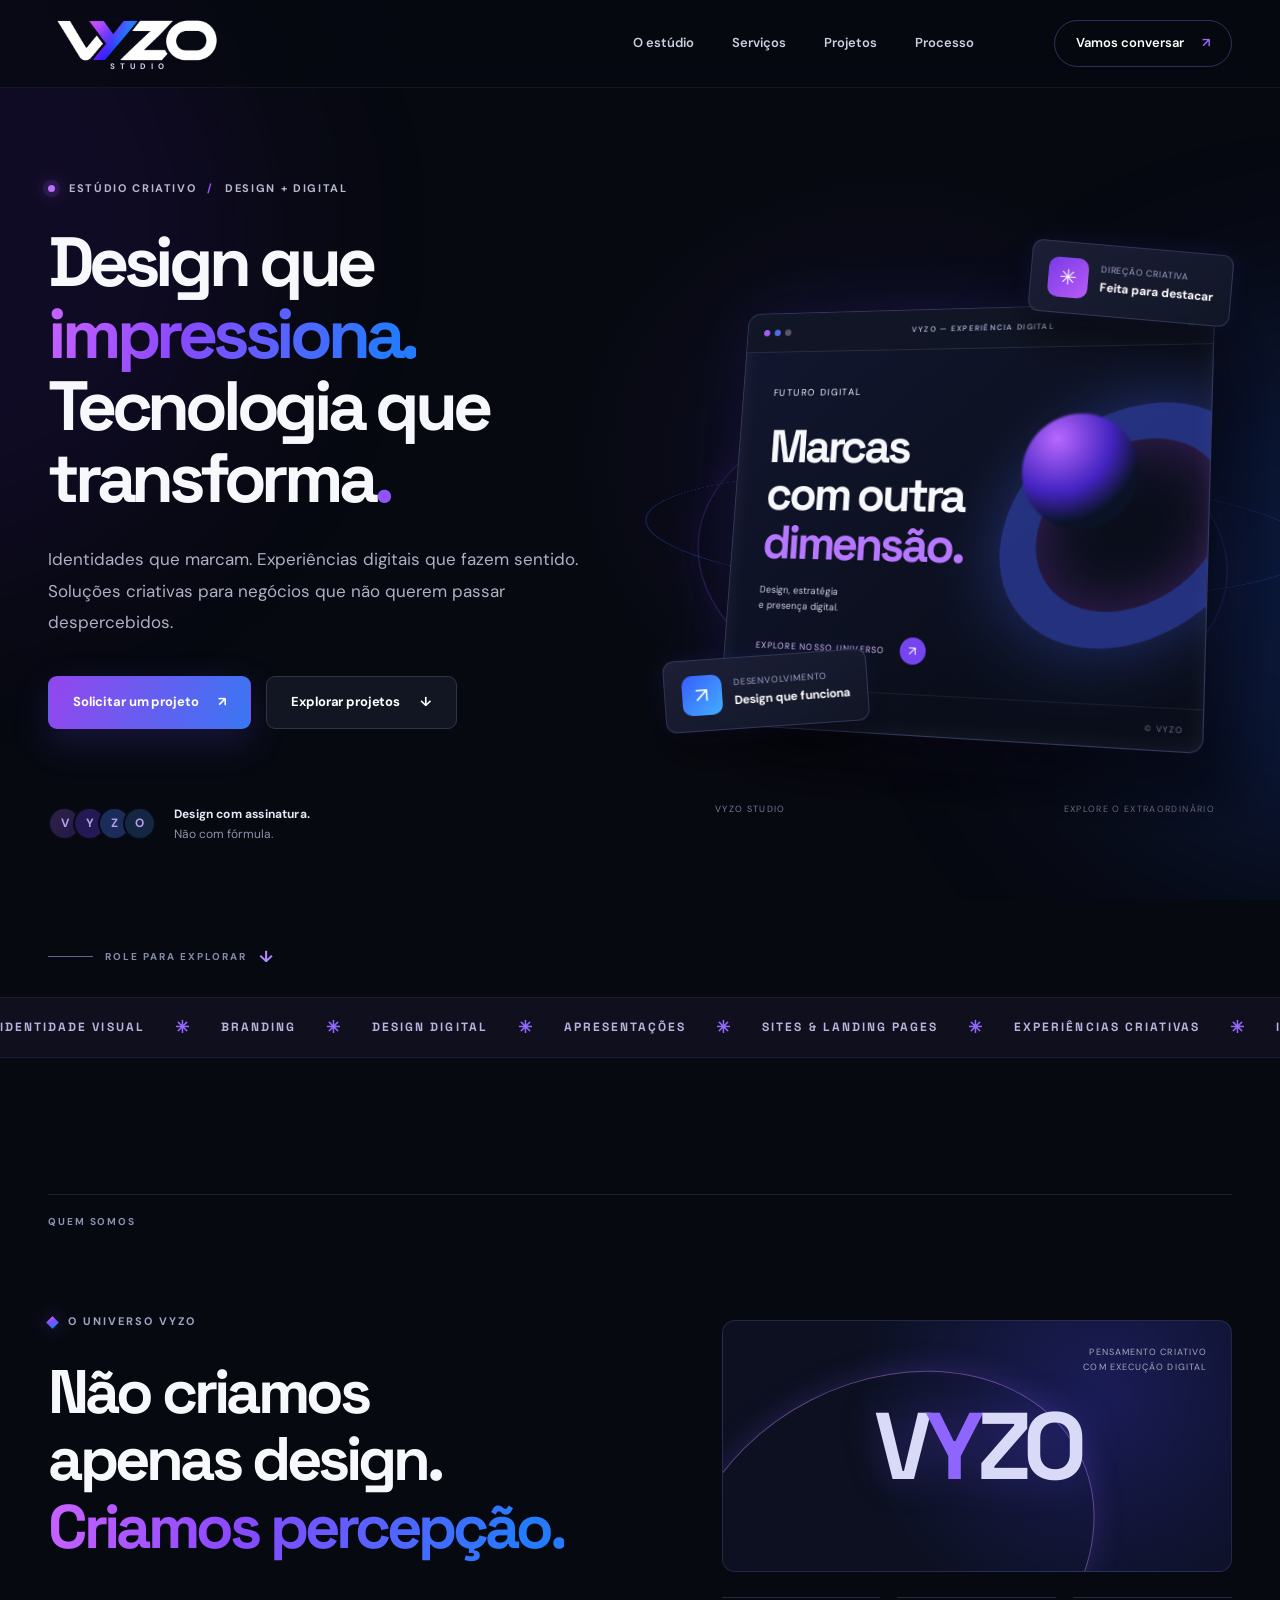
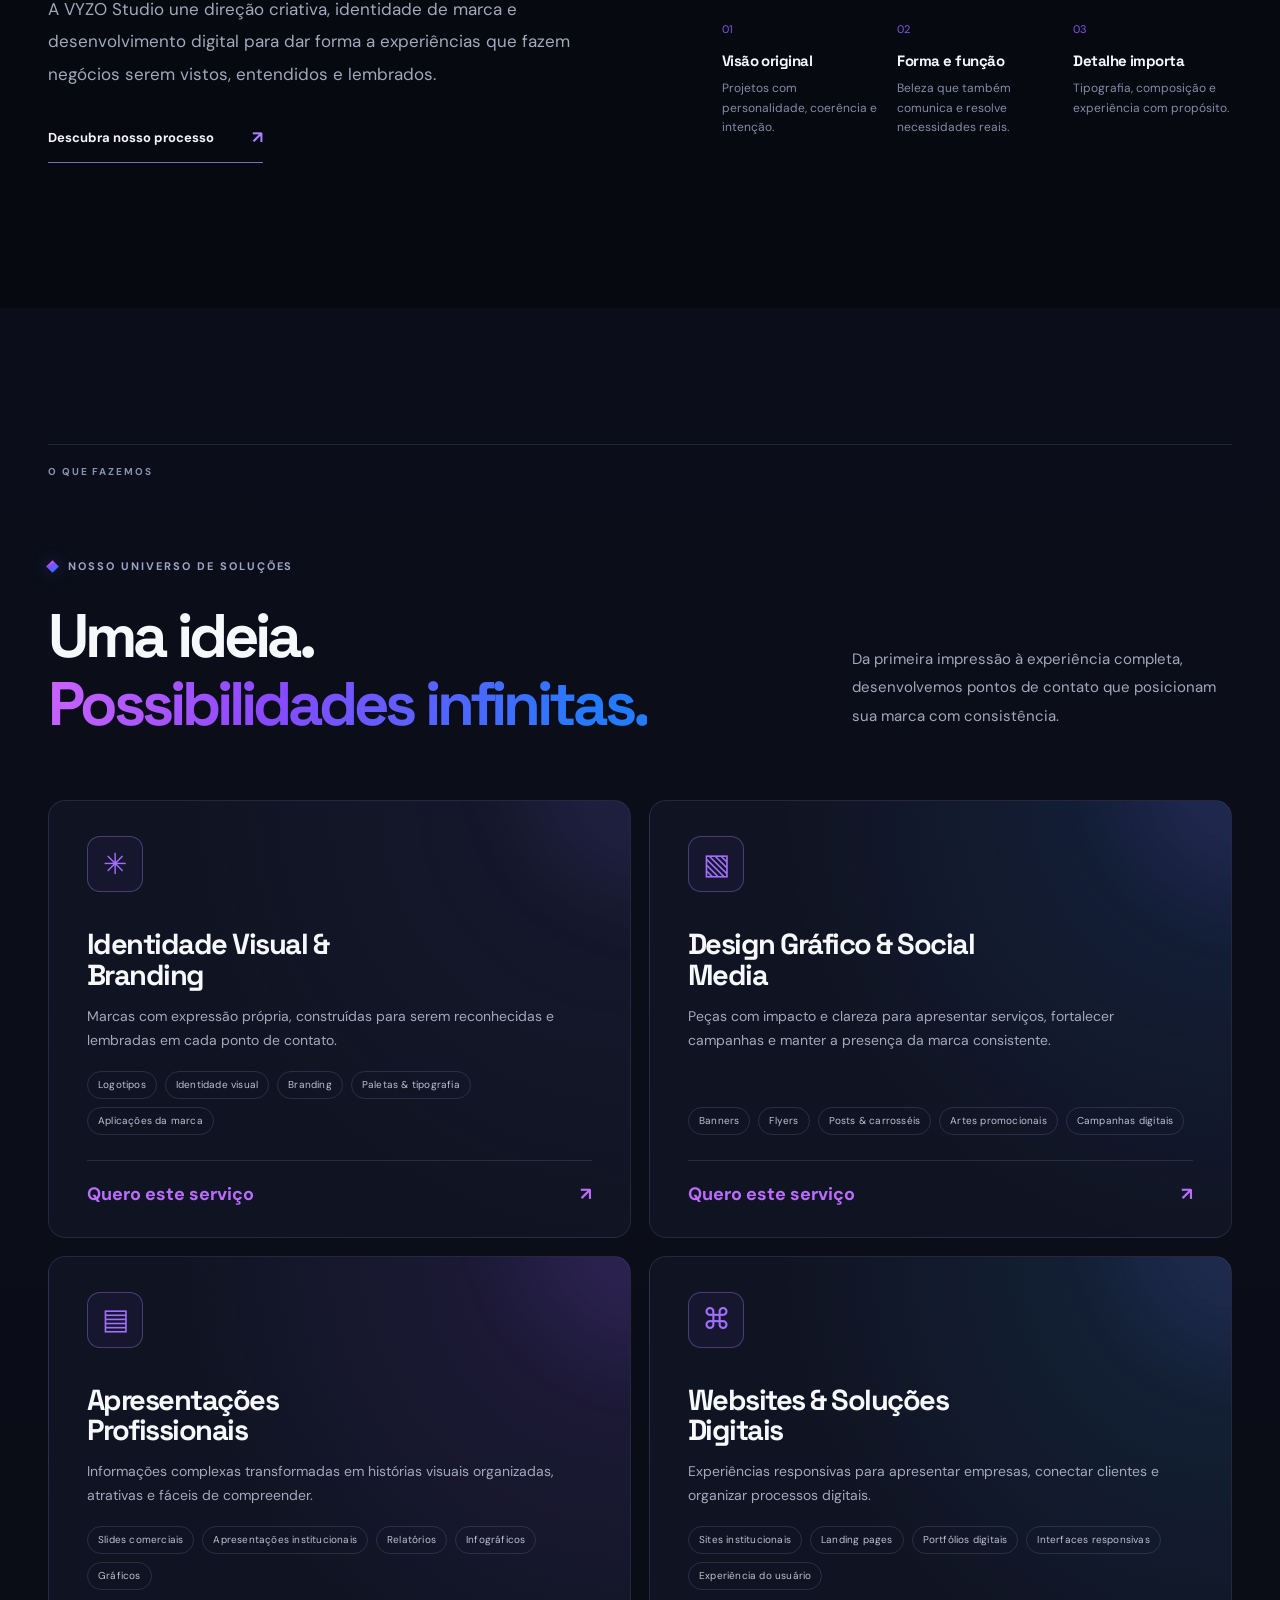
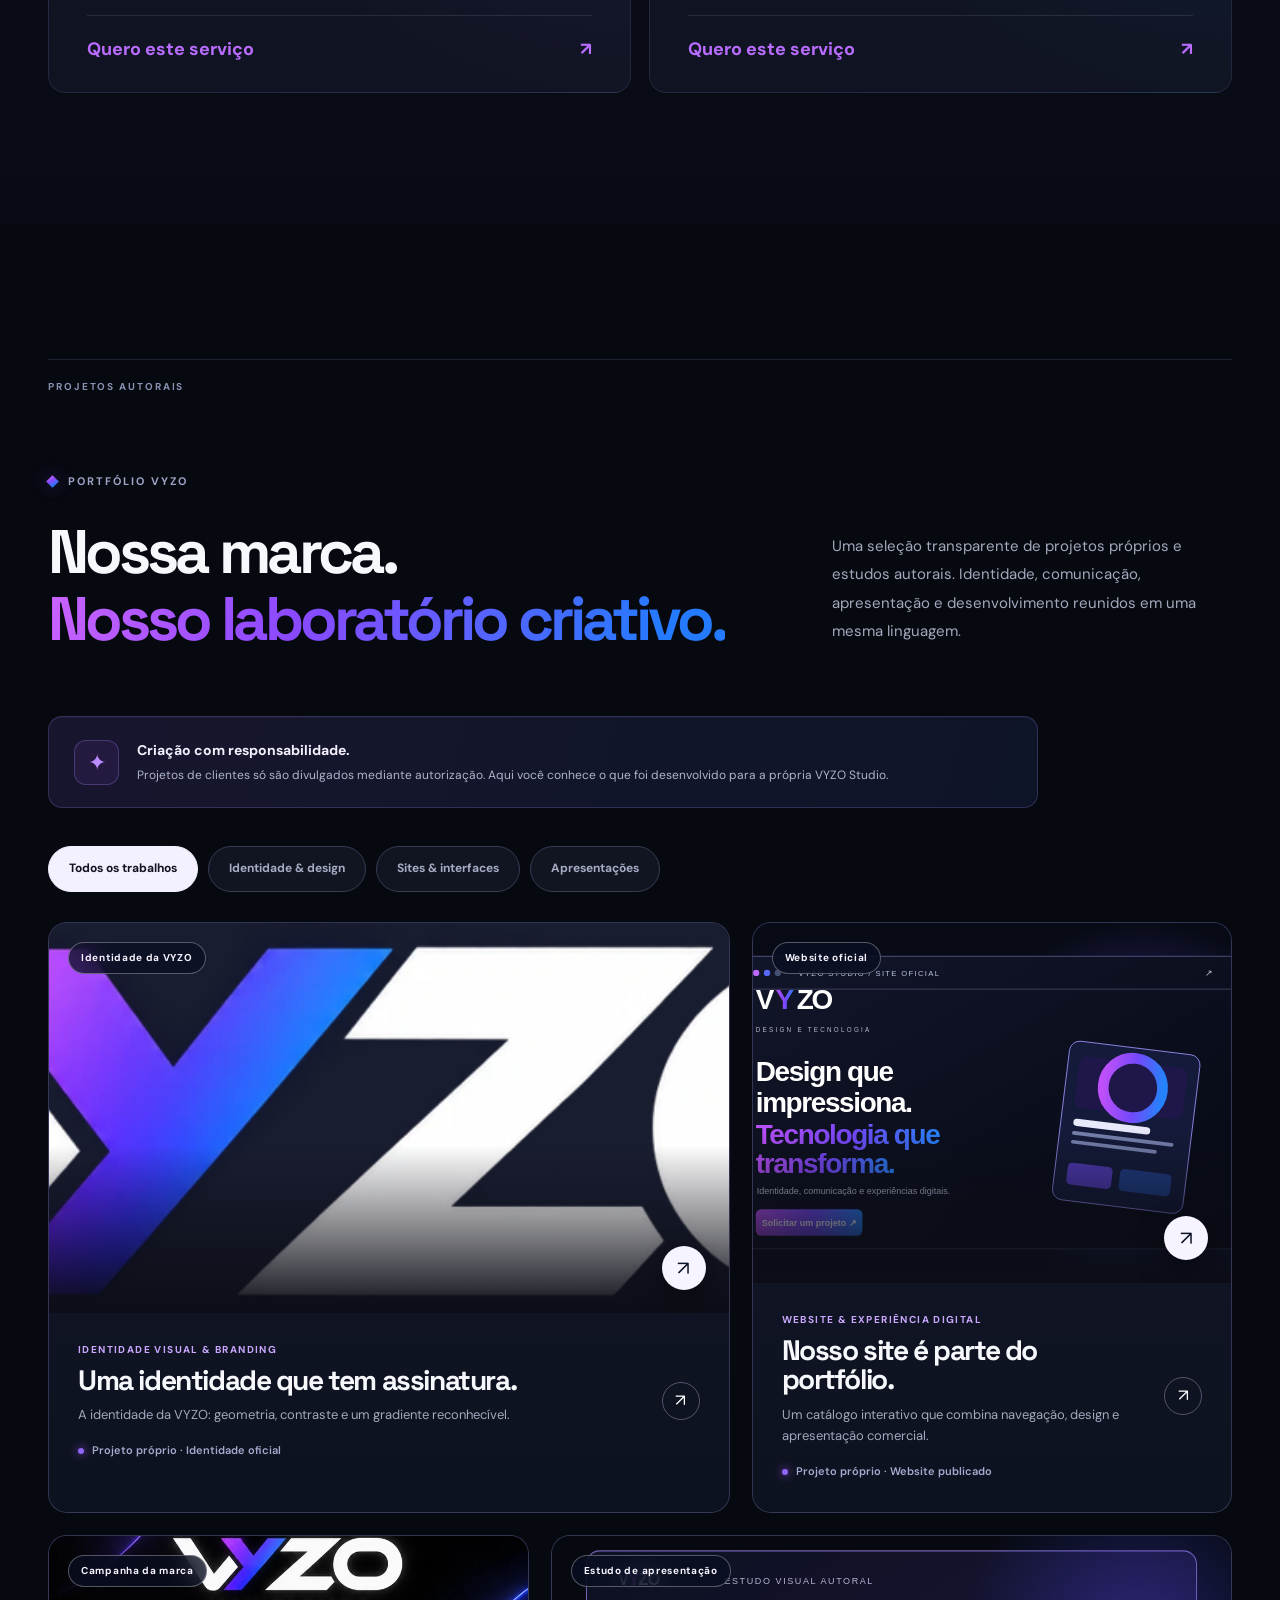
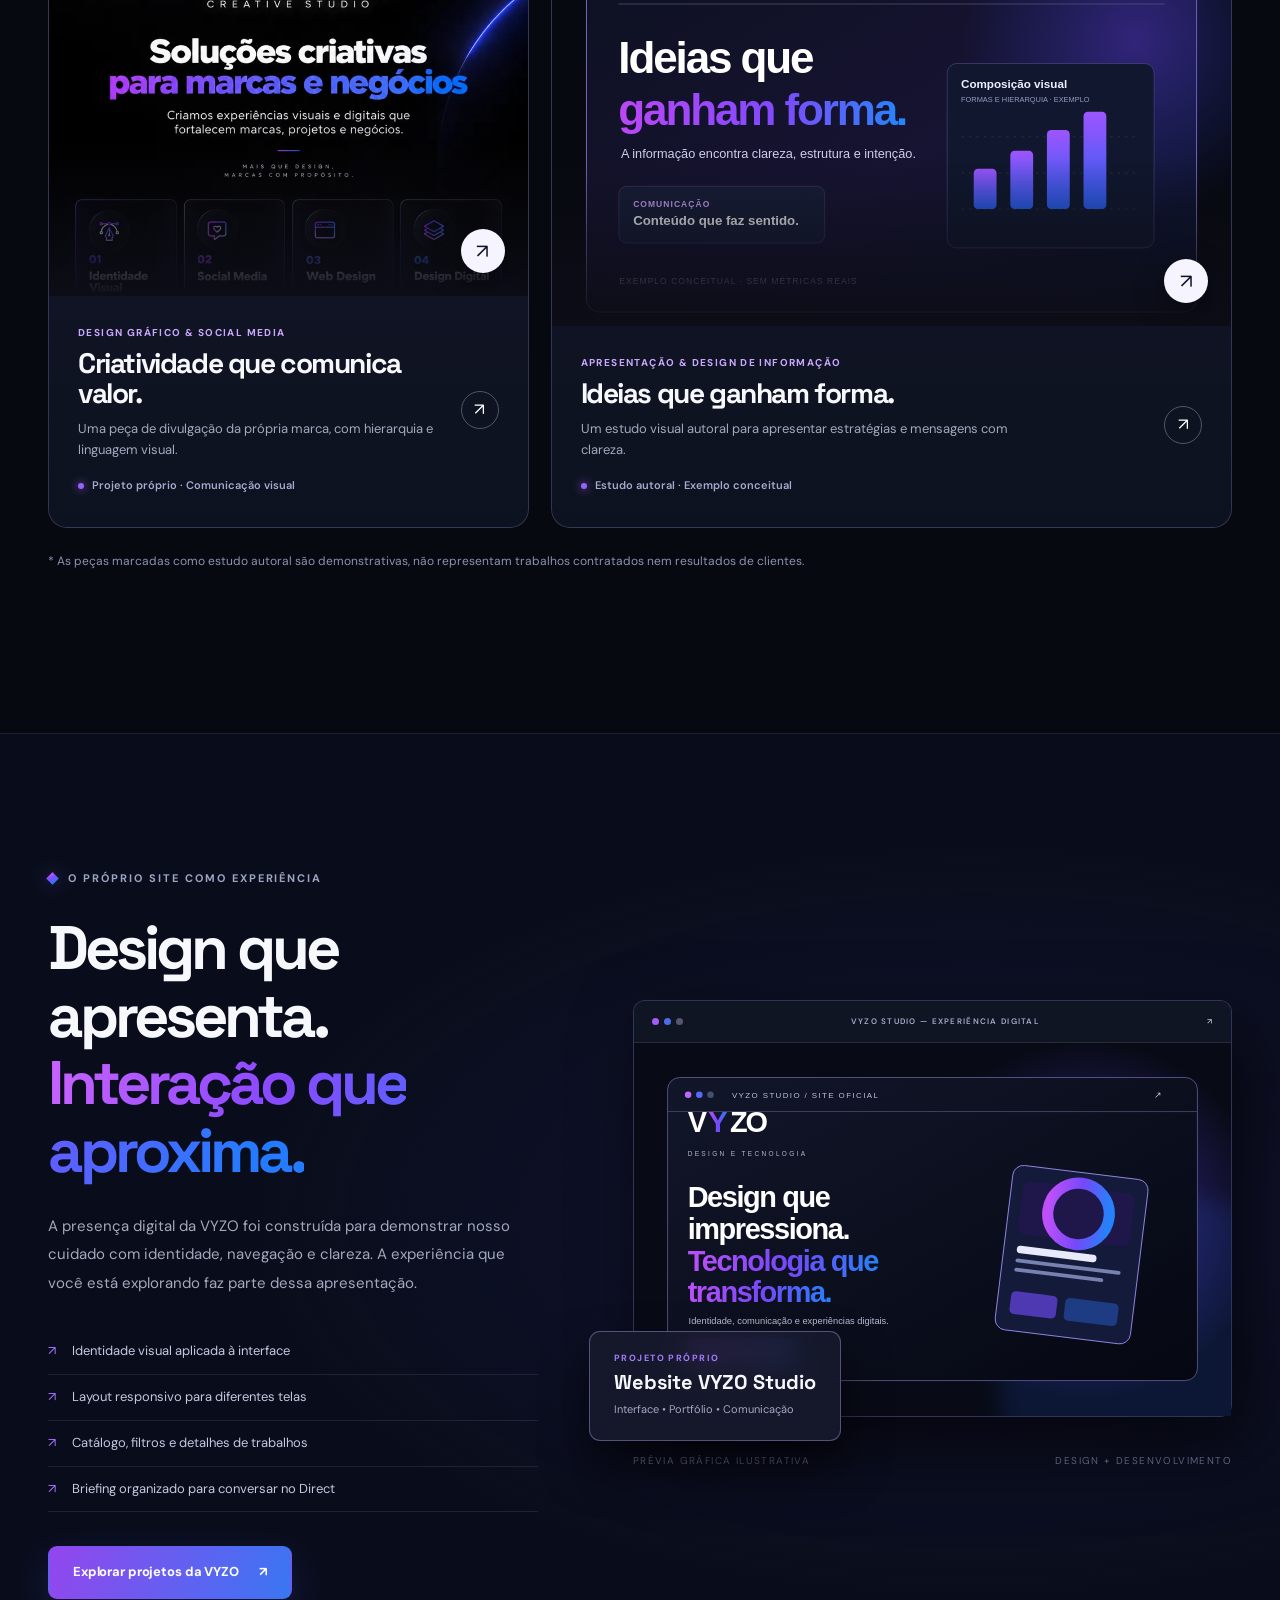
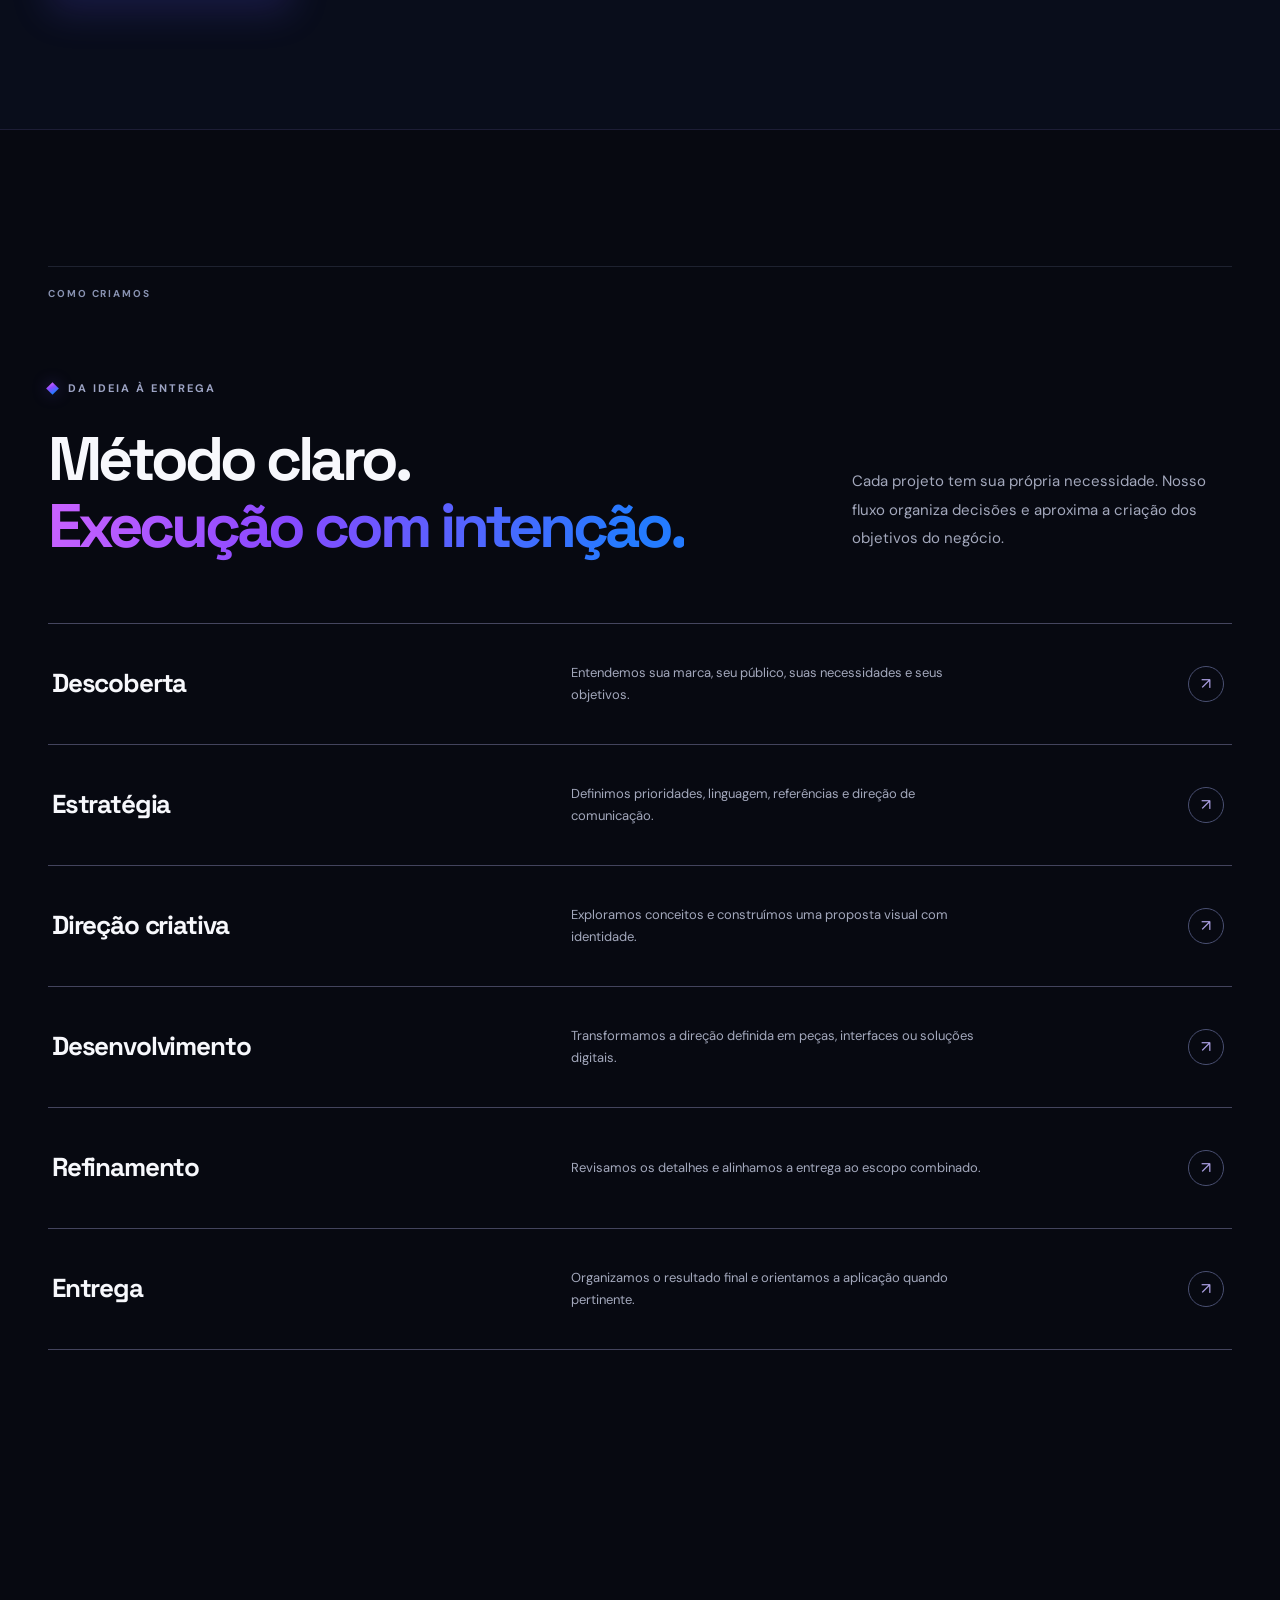
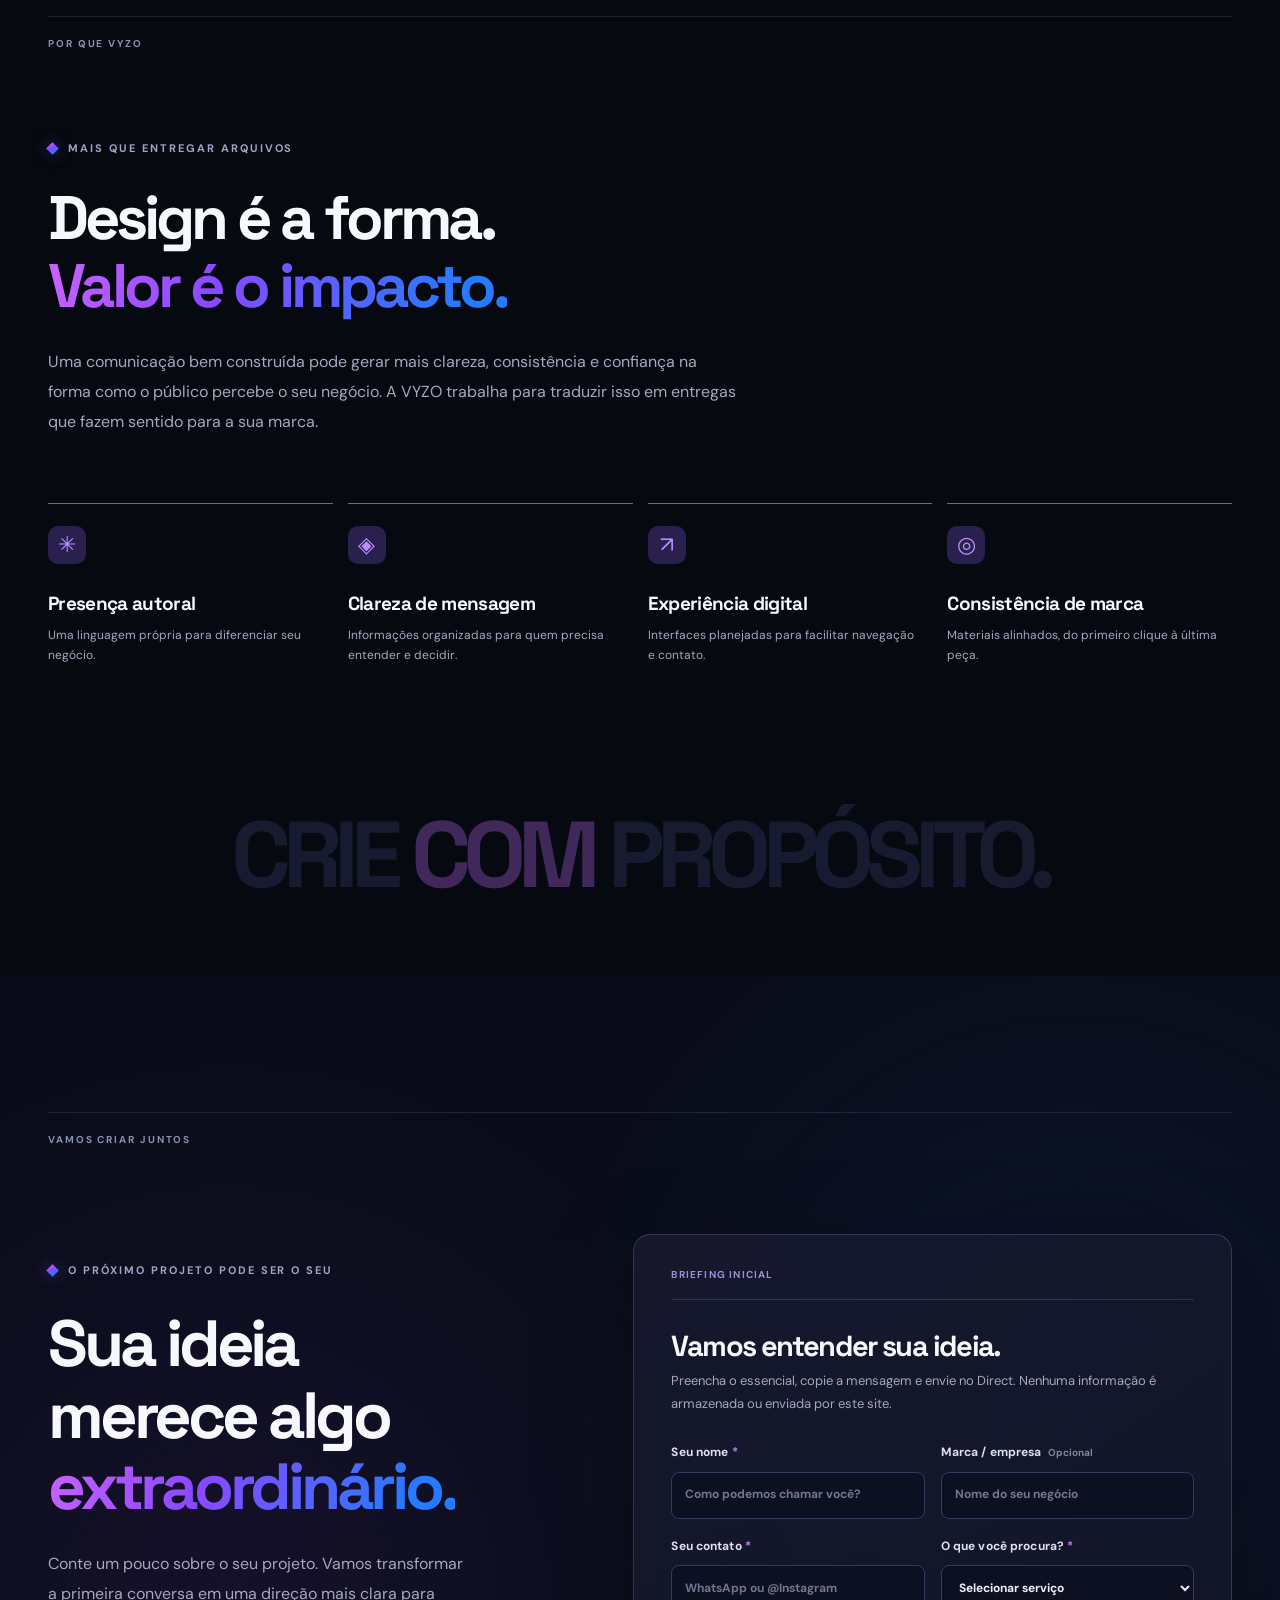
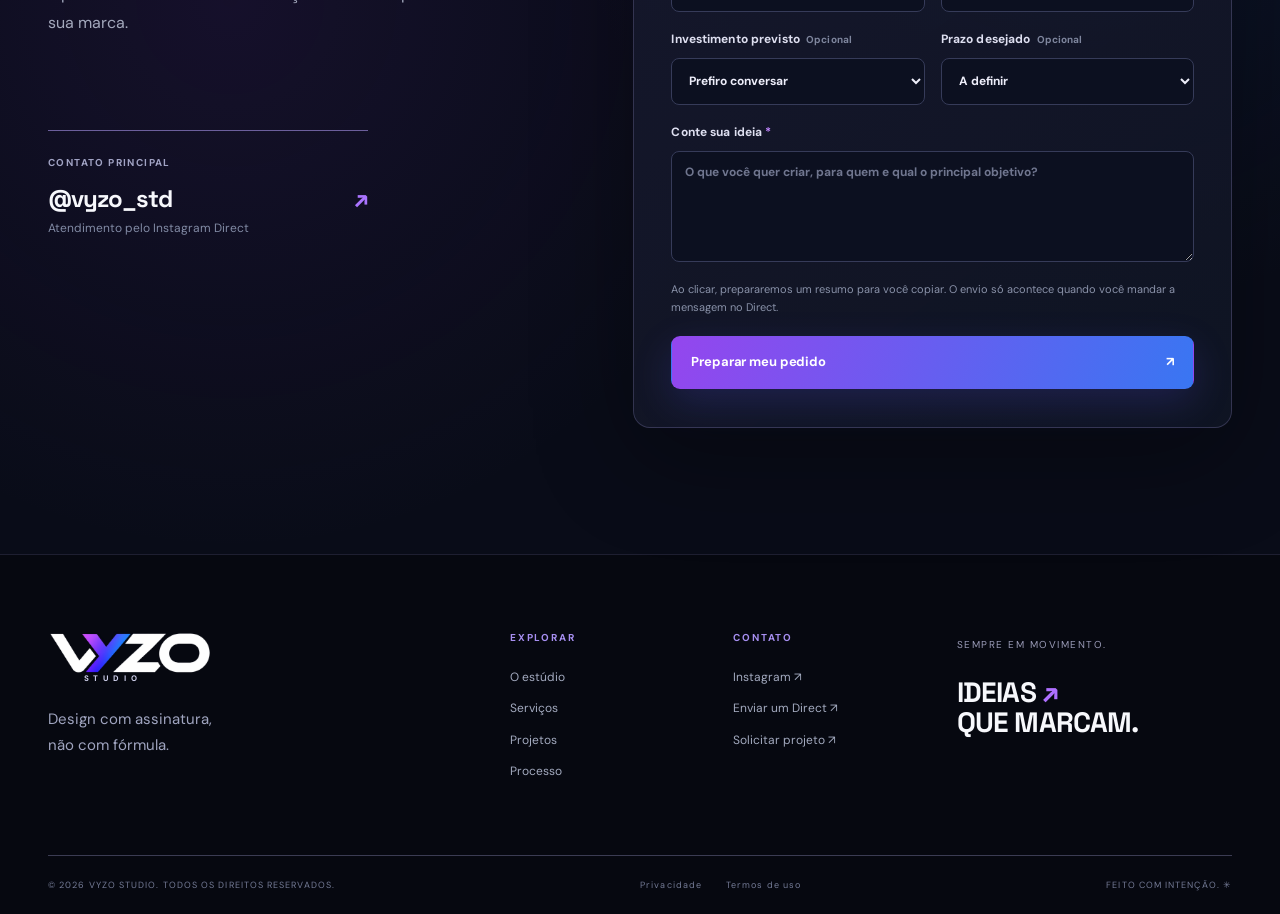
==== commit 2bfc5a20: "Corrige revelação cinematográfica visível, cache e controle de acessibilidade" ====
--- a/index.html
+++ b/index.html
@@ -18,10 +18,10 @@
   <link rel="preconnect" href="https://fonts.googleapis.com">
   <link rel="preconnect" href="https://fonts.gstatic.com" crossorigin>
   <link href="https://fonts.googleapis.com/css2?family=DM+Sans:wght@400;500;600;700&family=Space+Grotesk:wght@400;500;600;700&display=swap" rel="stylesheet">
-  <link rel="stylesheet" href="styles.css?v=20261028-continuo">
+  <link rel="stylesheet" href="styles.css?v=20261028-cinematic-v3">
   <title>VYZO Studio — Design & Soluções Digitais</title>
   <script src="data.js" defer></script>
-  <script src="app.js" defer></script>
+  <script src="app.js?v=20261028-cinematic-v3" defer></script>
 </head>
 <body>
 <a class="skip-link" href="#conteudo">Pular para o conteúdo</a>
@@ -53,12 +53,13 @@
     <div class="floating-panel fp-bottom"><span class="fp-icon fp-blue">↗</span><span>DESENVOLVIMENTO<br><strong>Design que funciona</strong></span></div>
     <div class="visual-coordinate">VYZO STUDIO <span>EXPLORE O EXTRAORDINÁRIO</span></div>
   </div>
+  <button id="enable-motion" type="button" class="motion-optin" hidden>Ativar efeitos de rolagem ↗</button>
   <div class="scroll-hint"><span class="scroll-line"></span> ROLE PARA EXPLORAR <span>↓</span></div>
 </section>
 <div class="ticker" aria-label="Nossas especialidades: identidade visual, branding, design digital, apresentações, sites & landing pages, experiências criativas"><div class="ticker-track" aria-hidden="true"><div class="ticker-group"><span>IDENTIDADE VISUAL</span><i aria-hidden="true">✳</i> <span>BRANDING</span><i aria-hidden="true">✳</i> <span>DESIGN DIGITAL</span><i aria-hidden="true">✳</i> <span>APRESENTAÇÕES</span><i aria-hidden="true">✳</i> <span>SITES & LANDING PAGES</span><i aria-hidden="true">✳</i> <span>EXPERIÊNCIAS CRIATIVAS</span><i aria-hidden="true">✳</i></div><div class="ticker-group"><span>IDENTIDADE VISUAL</span><i aria-hidden="true">✳</i> <span>BRANDING</span><i aria-hidden="true">✳</i> <span>DESIGN DIGITAL</span><i aria-hidden="true">✳</i> <span>APRESENTAÇÕES</span><i aria-hidden="true">✳</i> <span>SITES & LANDING PAGES</span><i aria-hidden="true">✳</i> <span>EXPERIÊNCIAS CRIATIVAS</span><i aria-hidden="true">✳</i></div></div></div>
 <section class="section section-about shell" id="sobre" aria-labelledby="about-title">
   <div class="section-index"><span>QUEM SOMOS</span></div>
-  <div class="about-layout"><div class="about-intro" data-reveal><div class="kicker"><span class="small-square"></span> O UNIVERSO VYZO</div><h2 id="about-title">Não criamos<br>apenas design.<br><span class="gradient-text">Criamos percepção.</span></h2><p>A VYZO Studio une direção criativa, identidade de marca e desenvolvimento digital para dar forma a experiências que fazem negócios serem vistos, entendidos e lembrados.</p><a class="text-arrow" href="#processo">Descubra nosso processo <span>↗</span></a></div><div class="about-right" data-reveal><div class="about-art"><span>V<span class="stroke-y">Y</span>ZO</span><div class="art-orbit"></div><div class="art-tag">PENSAMENTO CRIATIVO<br>COM EXECUÇÃO DIGITAL</div></div><div class="about-values"><div><span class="value-no">01</span><h3>Visão original</h3><p>Projetos com personalidade, coerência e intenção.</p></div><div><span class="value-no">02</span><h3>Forma e função</h3><p>Beleza que também comunica e resolve necessidades reais.</p></div><div><span class="value-no">03</span><h3>Detalhe importa</h3><p>Tipografia, composição e experiência com propósito.</p></div></div></div></div>
+  <div class="about-layout"><div class="about-intro" data-reveal><div class="kicker"><span class="small-square"></span> O UNIVERSO VYZO</div><h2 id="about-title">Não criamos<br>apenas design.<br><span class="gradient-text">Criamos percepção.</span></h2><p>A VYZO Studio une direção criativa, identidade de marca e desenvolvimento digital para dar forma a experiências que fazem negócios serem vistos, entendidos e lembrados.</p><a class="text-arrow" href="#processo">Descubra nosso processo <span>↗</span></a></div><div class="about-right" data-reveal><div class="about-art"><span>V<span class="stroke-y">Y</span>ZO</span><div class="art-orbit"></div><div class="art-tag">PENSAMENTO CRIATIVO<br>COM EXECUÇÃO DIGITAL</div></div><div class="about-values"><div data-reveal><span class="value-no">01</span><h3>Visão original</h3><p>Projetos com personalidade, coerência e intenção.</p></div><div data-reveal><span class="value-no">02</span><h3>Forma e função</h3><p>Beleza que também comunica e resolve necessidades reais.</p></div><div data-reveal><span class="value-no">03</span><h3>Detalhe importa</h3><p>Tipografia, composição e experiência com propósito.</p></div></div></div></div>
 </section>
 <section class="section services-section" id="servicos" aria-labelledby="services-title"><div class="shell"><div class="section-index"><span>O QUE FAZEMOS</span></div><div class="section-head" data-reveal><div><div class="kicker"><span class="small-square"></span> NOSSO UNIVERSO DE SOLUÇÕES</div><h2 id="services-title">Uma ideia.<br><span class="gradient-text">Possibilidades infinitas.</span></h2></div><p>Da primeira impressão à experiência completa, desenvolvemos pontos de contato que posicionam sua marca com consistência.</p></div><div class="services-layout" id="services-grid" aria-live="polite"></div></div></section>
 <section class="section portfolio-section shell" id="portfolio" aria-labelledby="portfolio-title">
@@ -105,7 +106,7 @@
 <section class="section value-section shell" id="diferenciais" aria-labelledby="value-title"><div class="section-index"><span>POR QUE VYZO</span></div><div class="value-content" data-reveal><div class="kicker"><span class="small-square"></span> MAIS QUE ENTREGAR ARQUIVOS</div><h2 id="value-title">Design é a forma.<br><span class="gradient-text">Valor é o impacto.</span></h2><p>Uma comunicação bem construída pode gerar mais clareza, consistência e confiança na forma como o público percebe o seu negócio. A VYZO trabalha para traduzir isso em entregas que fazem sentido para a sua marca.</p></div><div class="benefits" id="benefits"></div><div class="big-statement" aria-hidden="true">CRIE <span>COM</span> PROPÓSITO.</div></section>
 <section class="section contact-section" id="contato" aria-labelledby="contact-title"><div class="shell"><div class="section-index"><span>VAMOS CRIAR JUNTOS</span></div><div class="contact-layout"><div class="contact-copy" data-reveal><div class="kicker"><span class="small-square"></span> O PRÓXIMO PROJETO PODE SER O SEU</div><h2 id="contact-title">Sua ideia<br>merece algo<br><span class="gradient-text">extraordinário.</span></h2><p>Conte um pouco sobre o seu projeto. Vamos transformar a primeira conversa em uma direção mais clara para sua marca.</p><div class="contact-social"><span>CONTATO PRINCIPAL</span><a href="https://www.instagram.com/vyzo_std/" target="_blank" rel="noopener noreferrer">@vyzo_std <span>↗</span></a><small>Atendimento pelo Instagram Direct</small></div></div><div class="contact-form-wrap" data-reveal><div class="form-top"><span>BRIEFING INICIAL</span></div><h3>Vamos entender sua ideia.</h3><p>Preencha o essencial, copie a mensagem e envie no Direct. Nenhuma informação é armazenada ou enviada por este site.</p><form id="project-form" novalidate><div class="field-row"><label for="client-name">Seu nome <b>*</b><input id="client-name" name="name" type="text" autocomplete="name" maxlength="90" minlength="2" placeholder="Como podemos chamar você?" required></label><label for="company-name">Marca / empresa <small>Opcional</small><input id="company-name" name="company" type="text" maxlength="90" placeholder="Nome do seu negócio"></label></div><div class="field-row"><label for="client-contact">Seu contato <b>*</b><input id="client-contact" name="contact" type="text" maxlength="100" placeholder="WhatsApp ou @Instagram" required></label><label for="project-type">O que você procura? <b>*</b><select id="project-type" name="type" required><option value="">Selecionar serviço</option><option>Identidade visual</option><option>Logotipo</option><option>Branding</option><option>Design gráfico</option><option>Social media</option><option>Apresentação profissional</option><option>Landing page</option><option>Website</option><option>Solução digital</option><option>Outro projeto</option></select></label></div><div class="field-row"><label for="project-budget">Investimento previsto <small>Opcional</small><select id="project-budget" name="budget"><option value="">Prefiro conversar</option><option>Até R$ 500</option><option>R$ 500 a R$ 1.500</option><option>R$ 1.500 a R$ 3.000</option><option>Acima de R$ 3.000</option></select></label><label for="project-timeline">Prazo desejado <small>Opcional</small><select id="project-timeline" name="timeline"><option value="">A definir</option><option>Até 7 dias</option><option>De 1 a 3 semanas</option><option>Mais de 3 semanas</option><option>Sem prazo definido</option></select></label></div><label for="project-description" class="full-field">Conte sua ideia <b>*</b><textarea id="project-description" name="description" rows="4" minlength="10" maxlength="1400" placeholder="O que você quer criar, para quem e qual o principal objetivo?" required></textarea></label><p class="form-hint" id="form-hint">Ao clicar, prepararemos um resumo para você copiar. O envio só acontece quando você mandar a mensagem no Direct.</p><button class="button button-primary form-submit" type="submit">Preparar meu pedido <span>↗</span></button><div class="form-feedback" id="form-feedback" role="status" aria-live="polite" hidden><strong id="feedback-title">Briefing preparado.</strong><p id="feedback-info">Copie o texto e envie pelo Instagram Direct.</p><div class="feedback-buttons"><button type="button" id="copy-brief" class="button button-ghost">Copiar briefing</button><a href="https://ig.me/m/vyzo_std" id="open-direct" target="_blank" rel="noopener noreferrer" class="button button-primary">Abrir Direct ↗</a></div><textarea id="brief-preview" aria-label="Mensagem preparada para o Instagram" readonly rows="7"></textarea></div></form></div></div></div></section>
 </main>
-<footer class="footer"><div class="shell"><div class="footer-main"><div class="footer-brand"><a class="brand" href="#topo"><img src="assets/vyzo-logo.webp" alt="VYZO" width="175" height="46"><span>STUDIO</span></a><p>Design com assinatura,<br>não com fórmula.</p></div><div class="footer-col"><strong>EXPLORAR</strong><a href="#sobre">O estúdio</a><a href="#servicos">Serviços</a><a href="#portfolio">Projetos</a><a href="#processo">Processo</a></div><div class="footer-col"><strong>CONTATO</strong><a href="https://www.instagram.com/vyzo_std/" target="_blank" rel="noopener noreferrer">Instagram ↗</a><a href="https://ig.me/m/vyzo_std" target="_blank" rel="noopener noreferrer">Enviar um Direct ↗</a><a href="#contato">Solicitar projeto ↗</a></div><div class="footer-right"><span>SEMPRE EM MOVIMENTO.</span><b>IDEIAS <i>↗</i><br>QUE MARCAM.</b></div></div><div class="footer-bottom"><span>© <span id="year">2026</span> VYZO STUDIO. TODOS OS DIREITOS RESERVADOS.</span><div><a href="privacidade.html">Privacidade</a><a href="termos.html">Termos de uso</a></div><span>FEITO COM INTENÇÃO. ✳</span></div></div></footer>
+<footer class="footer"><div class="shell"><div class="footer-main" data-reveal><div class="footer-brand"><a class="brand" href="#topo"><img src="assets/vyzo-logo.webp" alt="VYZO" width="175" height="46"><span>STUDIO</span></a><p>Design com assinatura,<br>não com fórmula.</p></div><div class="footer-col"><strong>EXPLORAR</strong><a href="#sobre">O estúdio</a><a href="#servicos">Serviços</a><a href="#portfolio">Projetos</a><a href="#processo">Processo</a></div><div class="footer-col"><strong>CONTATO</strong><a href="https://www.instagram.com/vyzo_std/" target="_blank" rel="noopener noreferrer">Instagram ↗</a><a href="https://ig.me/m/vyzo_std" target="_blank" rel="noopener noreferrer">Enviar um Direct ↗</a><a href="#contato">Solicitar projeto ↗</a></div><div class="footer-right"><span>SEMPRE EM MOVIMENTO.</span><b>IDEIAS <i>↗</i><br>QUE MARCAM.</b></div></div><div class="footer-bottom"><span>© <span id="year">2026</span> VYZO STUDIO. TODOS OS DIREITOS RESERVADOS.</span><div><a href="privacidade.html">Privacidade</a><a href="termos.html">Termos de uso</a></div><span>FEITO COM INTENÇÃO. ✳</span></div></div></footer>
 <div class="modal-backdrop" id="case-modal" hidden><div class="modal" role="dialog" aria-modal="true" aria-labelledby="modal-title" tabindex="-1"><button class="modal-close" type="button" id="modal-close" aria-label="Fechar projeto">✕</button><div id="modal-content"></div></div></div>
 <div class="toast" id="toast" role="status" aria-live="polite" hidden></div>
 </body>
--- a/styles.css
+++ b/styles.css
@@ -5,7 +5,43 @@
 /* Hero */
 .hero{position:relative;min-height:830px;padding-top:180px;padding-bottom:120px;display:grid;grid-template-columns:52% 48%;align-items:center;isolation:isolate}.hero::before{content:"";position:absolute;z-index:-1;left:42%;top:140px;width:700px;height:640px;background:radial-gradient(ellipse,rgba(50,35,115,.19),transparent 65%)}.hero-copy{position:relative;z-index:4;padding-bottom:35px}.eyebrow{display:flex;align-items:center;gap:11px;font-size:11px;font-weight:700;letter-spacing:.15em;color:#b7b9cd}.signal{display:inline-block;width:7px;height:7px;box-shadow:0 0 0 5px #9b5cff20,0 0 18px #b35dff;border-radius:50%;background:#ba71ff;margin-right:3px}.eyebrow-slash{color:#9658fe}.hero h1{font-size:clamp(58px,5.45vw,86px);letter-spacing:-.075em;line-height:1.035;margin:28px 0 30px;font-weight:700}.hero h1 em{font-style:normal}.hero-copy>p{font-size:17px;line-height:1.85;max-width:540px;margin-bottom:37px;color:#aeb1c5}.hero-actions{display:flex;align-items:center;flex-wrap:wrap;gap:15px}.button{display:inline-flex;justify-content:center;align-items:center;gap:20px;min-height:52px;padding:15px 24px;border-radius:9px;font-size:13px;font-weight:700;letter-spacing:-.01em;border:1px solid transparent;transition:transform .25s var(--ease),box-shadow .25s,background .25s,color .25s}.button:hover{transform:translateY(-3px)}.button-primary{background:linear-gradient(110deg,#9446ee,#3976f2);box-shadow:0 13px 38px #6255fa30;color:#fff}.button-primary:hover{box-shadow:0 15px 40px #7c55fd55}.button-ghost{border:1px solid #303446;color:#fff;background:#121623}.button-ghost:hover{background:#1b2035;border-color:#6d65aa}.hero-bottom{display:flex;gap:18px;align-items:center;margin-top:76px;color:#e8e8f7}.avatars{display:flex;padding-left:8px}.avatars span{width:33px;height:33px;border-radius:50%;margin-left:-8px;border:2px solid #090b14;background:linear-gradient(140deg,#2f214b,#201a45);display:grid;place-items:center;color:#b5a0e9;font-size:12px;font-weight:700}.avatars span:nth-child(2){background:#251955}.avatars span:nth-child(3){background:#1c2c5a}.avatars span:nth-child(4){background:#152642}.hero-bottom strong{display:block;font-size:12px;letter-spacing:.015em}.hero-bottom small{display:block;color:#8d91aa;font-size:12px;line-height:1.3;margin-top:3px}.hero-visual{position:relative;width:100%;height:600px;perspective:1300px;isolation:isolate}.hero-ring{position:absolute;border:1px solid #8f52ff50;border-radius:50%;pointer-events:none}.hero-ring-1{inset:0 0 0 4%;transform:scale(.94) rotateX(56deg) rotate(-21deg);box-shadow:0 0 50px #7451ff11}.hero-ring-2{inset:10% -12% 12% -6%;transform:rotateX(75deg) rotate(18deg);border-color:#256dff66}.hero-glow{position:absolute;inset:4%;background:radial-gradient(ellipse,#5136ff30,transparent 62%);filter:blur(35px)}.hero-app{width:490px;height:435px;position:absolute;z-index:2;left:9%;top:12%;border-radius:14px;background:linear-gradient(137deg,#121730 3%,#0a0e1b 70%);border:1px solid #6970b46b;overflow:hidden;box-shadow:27px 42px 55px #0009,0 0 70px #615aff20, inset 0 0 22px #fff1;transform:rotateY(-15deg) rotateX(8deg) rotateZ(1deg);transition:transform .25s var(--ease);transform-style:preserve-3d}.mock-head{height:42px;display:flex;align-items:center;justify-content:space-between;gap:10px;padding:0 18px;border-bottom:1px solid #ffffff19;font-size:8px;color:#a7aac9;letter-spacing:.16em;font-weight:600;background:#111524dd;position:relative;z-index:4}.mock-dots{display:flex;gap:5px}.mock-dots b{width:7px;height:7px;background:#57566e;border-radius:50%}.mock-dots b:first-child{background:#a45bf9}.mock-dots b:nth-child(2){background:#4c6de5}.mock-main{position:relative;z-index:3;padding:36px 34px}.mock-id{color:#f2f1ff;font-size:10px;letter-spacing:.14em}.mock-title{font-family:var(--display);font-size:49px;line-height:1.03;letter-spacing:-.065em;font-weight:700;margin-top:24px}.mock-title i{font-style:normal;color:#b777ff}.mock-description{color:#d0cce9;font-size:10px;margin-top:17px;line-height:1.6}.mock-cta{display:flex;align-items:center;gap:15px;font-size:9px;color:#dfc9ff;letter-spacing:.14em;margin-top:19px}.mock-cta span{display:grid;place-items:center;background:#7444ef;border-radius:50%;width:27px;height:27px;color:#fff;font-size:13px}.mock-shape{position:absolute;pointer-events:none}.shape-one{right:-65px;top:85px;height:270px;width:280px;border-radius:50%;border:40px solid #4059ed77;transform:rotateX(30deg) rotateY(-25deg);box-shadow:0 0 80px #4967ff60,inset 0 0 60px #ba4cff44}.shape-two{right:68px;top:110px;width:115px;height:115px;border-radius:50%;background:radial-gradient(circle at 30% 22%,#b968ff,#4323c0 45%,#0a1326 70%);filter:blur(1px)}.mock-foot{position:absolute;bottom:0;width:100%;display:flex;justify-content:space-between;padding:13px 18px;color:#67718e;border-top:1px solid #ffffff10;font-size:8px;letter-spacing:.17em;z-index:3}.floating-panel{display:flex;align-items:center;gap:12px;position:absolute;z-index:5;border:1px solid #5f649b60;background:linear-gradient(150deg,#20233ccf,#101525e9);box-shadow:0 24px 44px #0008,0 0 24px #5959ec20;backdrop-filter:blur(14px);padding:15px 17px;border-radius:11px;font-size:9px;letter-spacing:.09em;color:#9da5c6;line-height:1.75}.floating-panel strong{color:#fff;font-size:12px;letter-spacing:0}.fp-icon{display:grid;place-items:center;color:#fff;font-size:21px;background:linear-gradient(135deg,#773be7,#b85bf5);width:40px;height:40px;border-radius:10px}.fp-blue{background:linear-gradient(135deg,#385dff,#43afff)}.fp-top{top:3%;right:0;transform:rotate(5deg)}.fp-bottom{left:0;bottom:17%;transform:rotate(-4deg)}.visual-coordinate{position:absolute;bottom:2%;right:3%;left:9%;font-size:9px;letter-spacing:.15em;color:#777f9c;display:flex;justify-content:space-between}.scroll-hint{position:absolute;left:48px;bottom:28px;display:flex;align-items:center;gap:12px;font-size:10px;font-weight:700;letter-spacing:.2em;color:#848ba9}.scroll-hint span:last-child{font-size:16px;color:#b18bff}.scroll-line{display:inline-block;width:45px;height:1px;background:#6f5d9a}
 /* General sections */
-.section{padding-top:136px;padding-bottom:130px;position:relative}.section-index{display:flex;align-items:center;border-top:1px solid var(--line);padding-top:19px;font-size:10px;letter-spacing:.19em;font-weight:700;color:#8892b1}.kicker{display:flex;align-items:center;gap:11px;font-size:11px;letter-spacing:.18em;font-weight:700;color:#9da4c4;margin-bottom:28px}.small-square{width:9px;height:9px;transform:rotate(45deg);display:inline-block;background:var(--gradient);box-shadow:0 0 16px #785bf75e}.section h2{font-size:clamp(38px,4.8vw,69px);line-height:1.1;letter-spacing:-.065em;margin-bottom:26px}.section-head{display:flex;justify-content:space-between;align-items:end;gap:70px;padding-top:78px;margin-bottom:62px}.section-head h2{margin-bottom:0}.section-head>p{max-width:380px;line-height:1.9;margin:0 0 8px;font-size:15px}.section-head>div{min-width:0} .js [data-reveal]{opacity:0;transform:translateY(23px);transition:opacity .8s var(--ease),transform .8s var(--ease)}.js [data-reveal].in-view{opacity:1;transform:none}
+.section{padding-top:136px;padding-bottom:130px;position:relative}.section-index{display:flex;align-items:center;border-top:1px solid var(--line);padding-top:19px;font-size:10px;letter-spacing:.19em;font-weight:700;color:#8892b1}.kicker{display:flex;align-items:center;gap:11px;font-size:11px;letter-spacing:.18em;font-weight:700;color:#9da4c4;margin-bottom:28px}.small-square{width:9px;height:9px;transform:rotate(45deg);display:inline-block;background:var(--gradient);box-shadow:0 0 16px #785bf75e}.section h2{font-size:clamp(38px,4.8vw,69px);line-height:1.1;letter-spacing:-.065em;margin-bottom:26px}.section-head{display:flex;justify-content:space-between;align-items:end;gap:70px;padding-top:78px;margin-bottom:62px}.section-head h2{margin-bottom:0}.section-head>p{max-width:380px;line-height:1.9;margin:0 0 8px;font-size:15px}.section-head>div{min-width:0} /* Cinematic scroll: sem JavaScript o conteúdo continua visível. */
+html.js.reveal-ready [data-reveal]{
+ transition-property:opacity,transform,filter;
+ transition-duration:950ms,900ms,1050ms;
+ transition-timing-function:cubic-bezier(.16,1,.3,1);
+ transition-delay:var(--reveal-delay,0ms);
+}
+html.js.reveal-ready [data-reveal]:not(.in-view){
+ opacity:.035;
+ filter:blur(10px) brightness(.55);
+ transform:translate3d(0,32px,0) scale(.985);
+ pointer-events:none;
+}
+html.js.reveal-ready [data-reveal].in-view{
+ opacity:1;
+ filter:none;
+ transform:translate3d(0,0,0) scale(1);
+ pointer-events:auto;
+}
+html.js.reveal-ready :is(.section-head,.about-intro,.value-content,.contact-copy)[data-reveal]:not(.in-view){
+ filter:blur(12px) brightness(.55);
+ transform:translate3d(0,40px,0) scale(.99);
+}
+html.js.reveal-ready .about-right[data-reveal]{--reveal-delay:140ms}
+@media(hover:hover){
+ html.js.reveal-ready .service-card.in-view:hover{transform:translateY(-6px)}
+ html.js.reveal-ready .project-card.in-view:hover{transform:translateY(-5px)}
+}
+@media(max-width:700px){
+ html.js.reveal-ready [data-reveal]:not(.in-view){filter:blur(5px) brightness(.7);transform:translate3d(0,22px,0)}
+}
+@media(prefers-reduced-motion:reduce){
+ html.js:not(.motion-opt-in) [data-reveal]{opacity:1!important;filter:none!important;transform:none!important;transition:none!important;pointer-events:auto!important}
+}
+.motion-optin{margin-top:25px;border:1px solid #8057b3;padding:10px 15px;border-radius:8px;color:#e9d8ff;background:#201534b5;cursor:pointer;font-size:12px;letter-spacing:.015em}
+.motion-optin:hover,.motion-optin:focus-visible{border-color:#b684ff;background:#2e1e4d}
+.motion-optin[hidden]{display:none!important}
 .ticker{border-block:1px solid #34315066;background:#100f1e;overflow:hidden;height:61px;display:flex;align-items:center}
 .ticker-track{display:flex;flex:0 0 max-content;width:max-content;animation:vyzo-marquee 23s linear infinite;will-change:transform}
 .ticker-group{display:flex;align-items:center;flex:0 0 auto;white-space:nowrap;font-family:var(--display);font-size:12px;font-weight:700;letter-spacing:.17em;color:#b8b3dc}
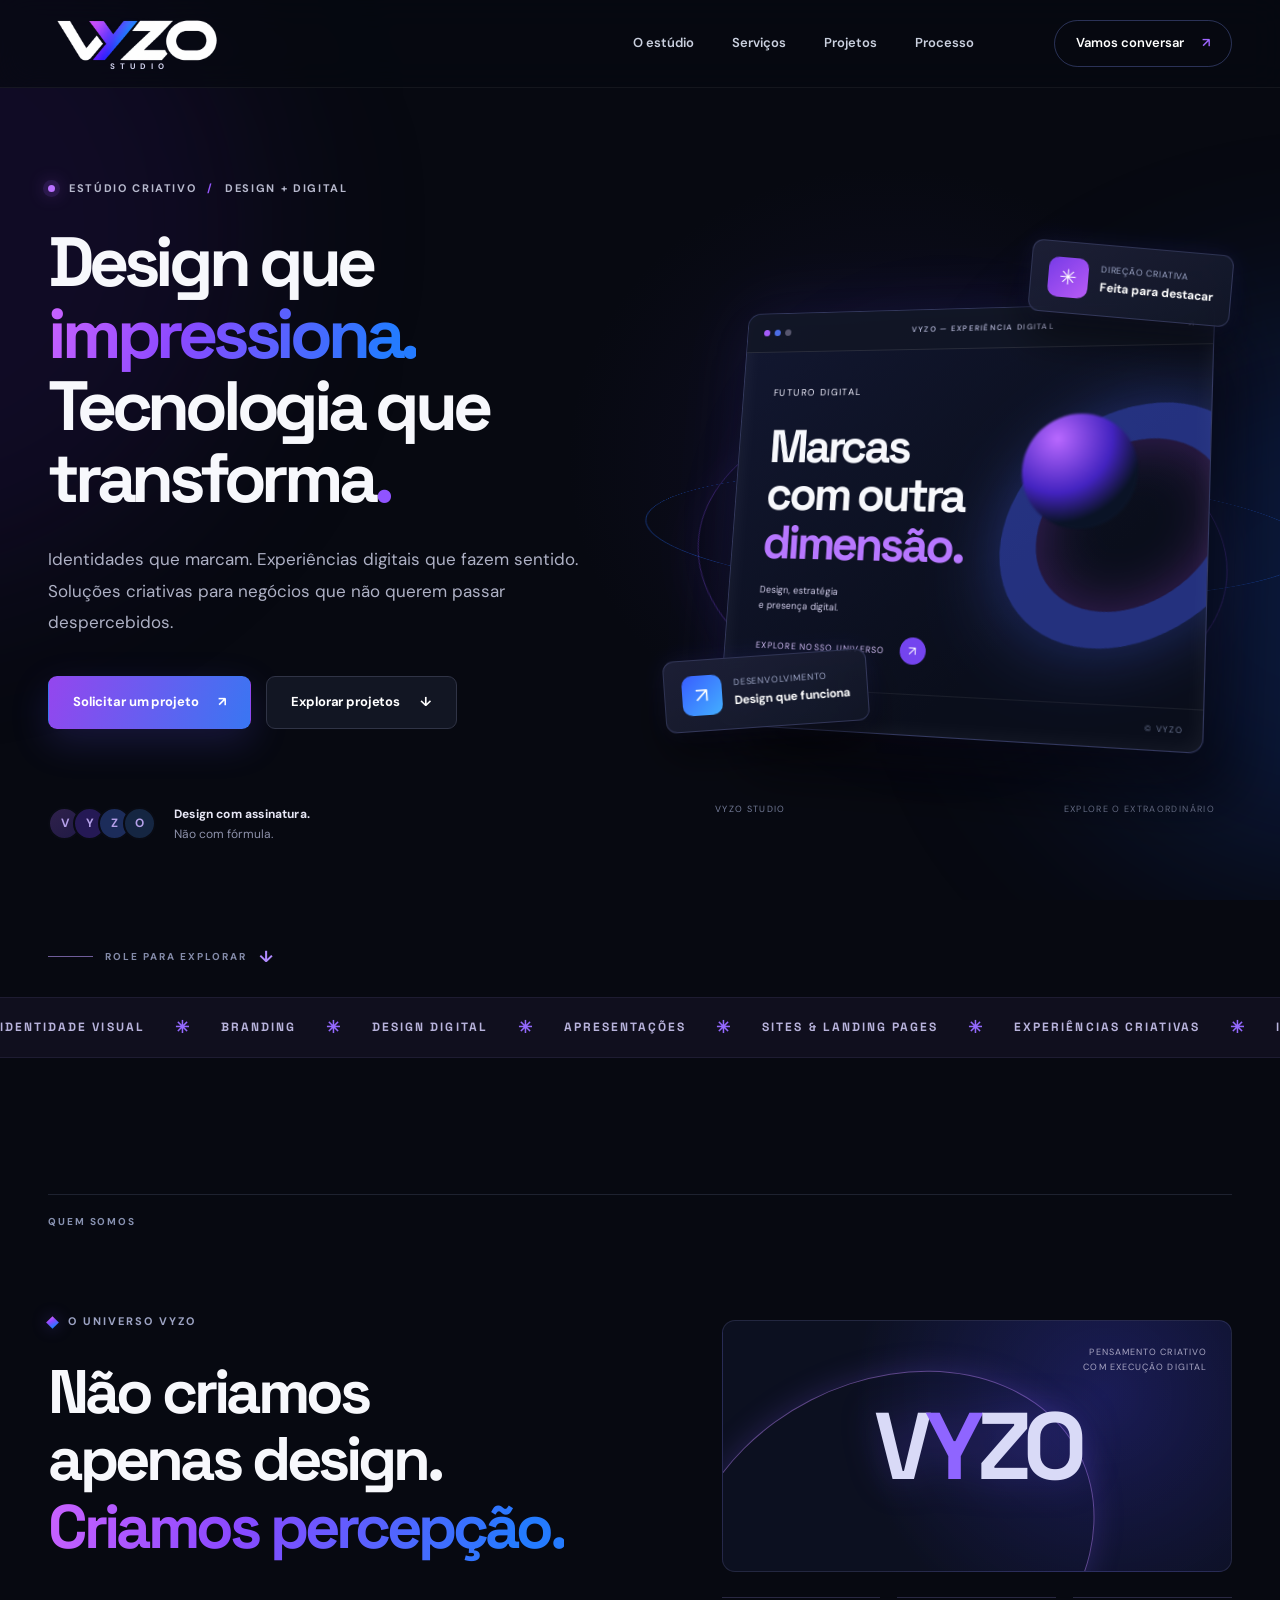
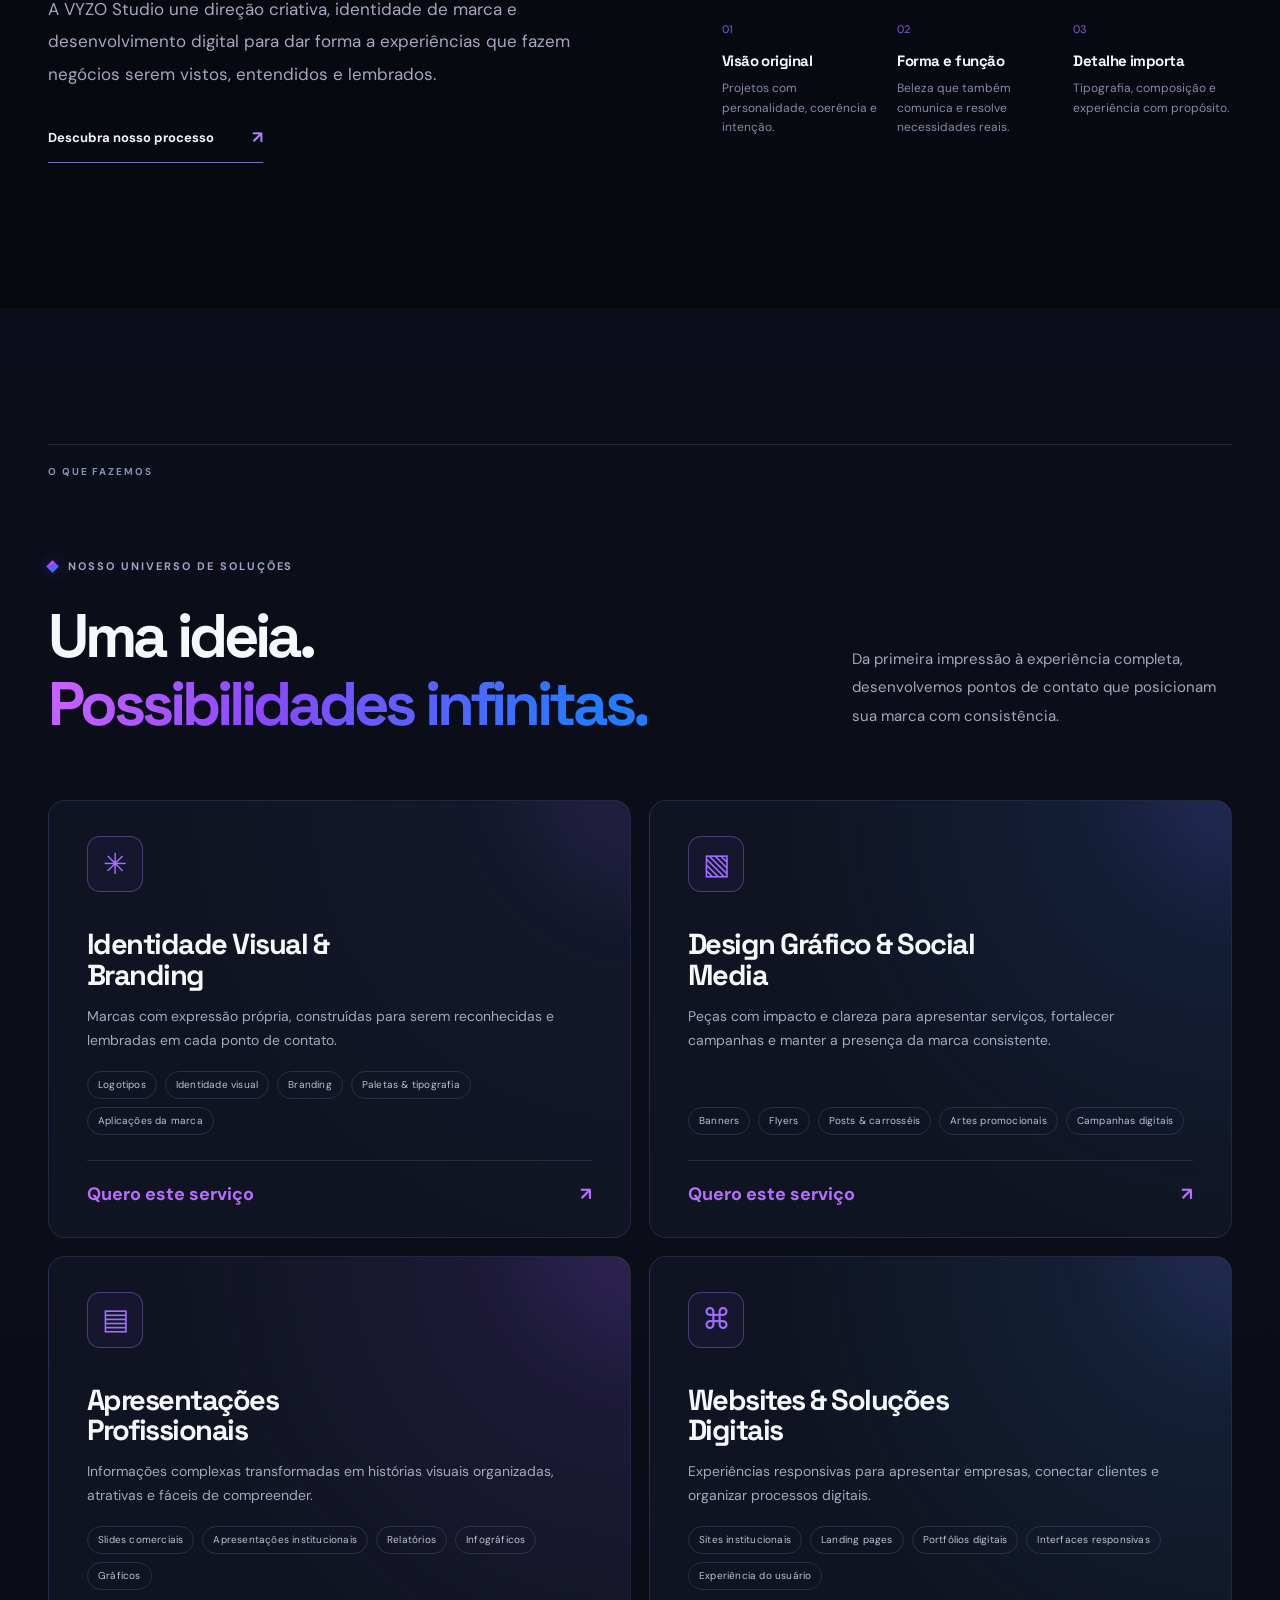
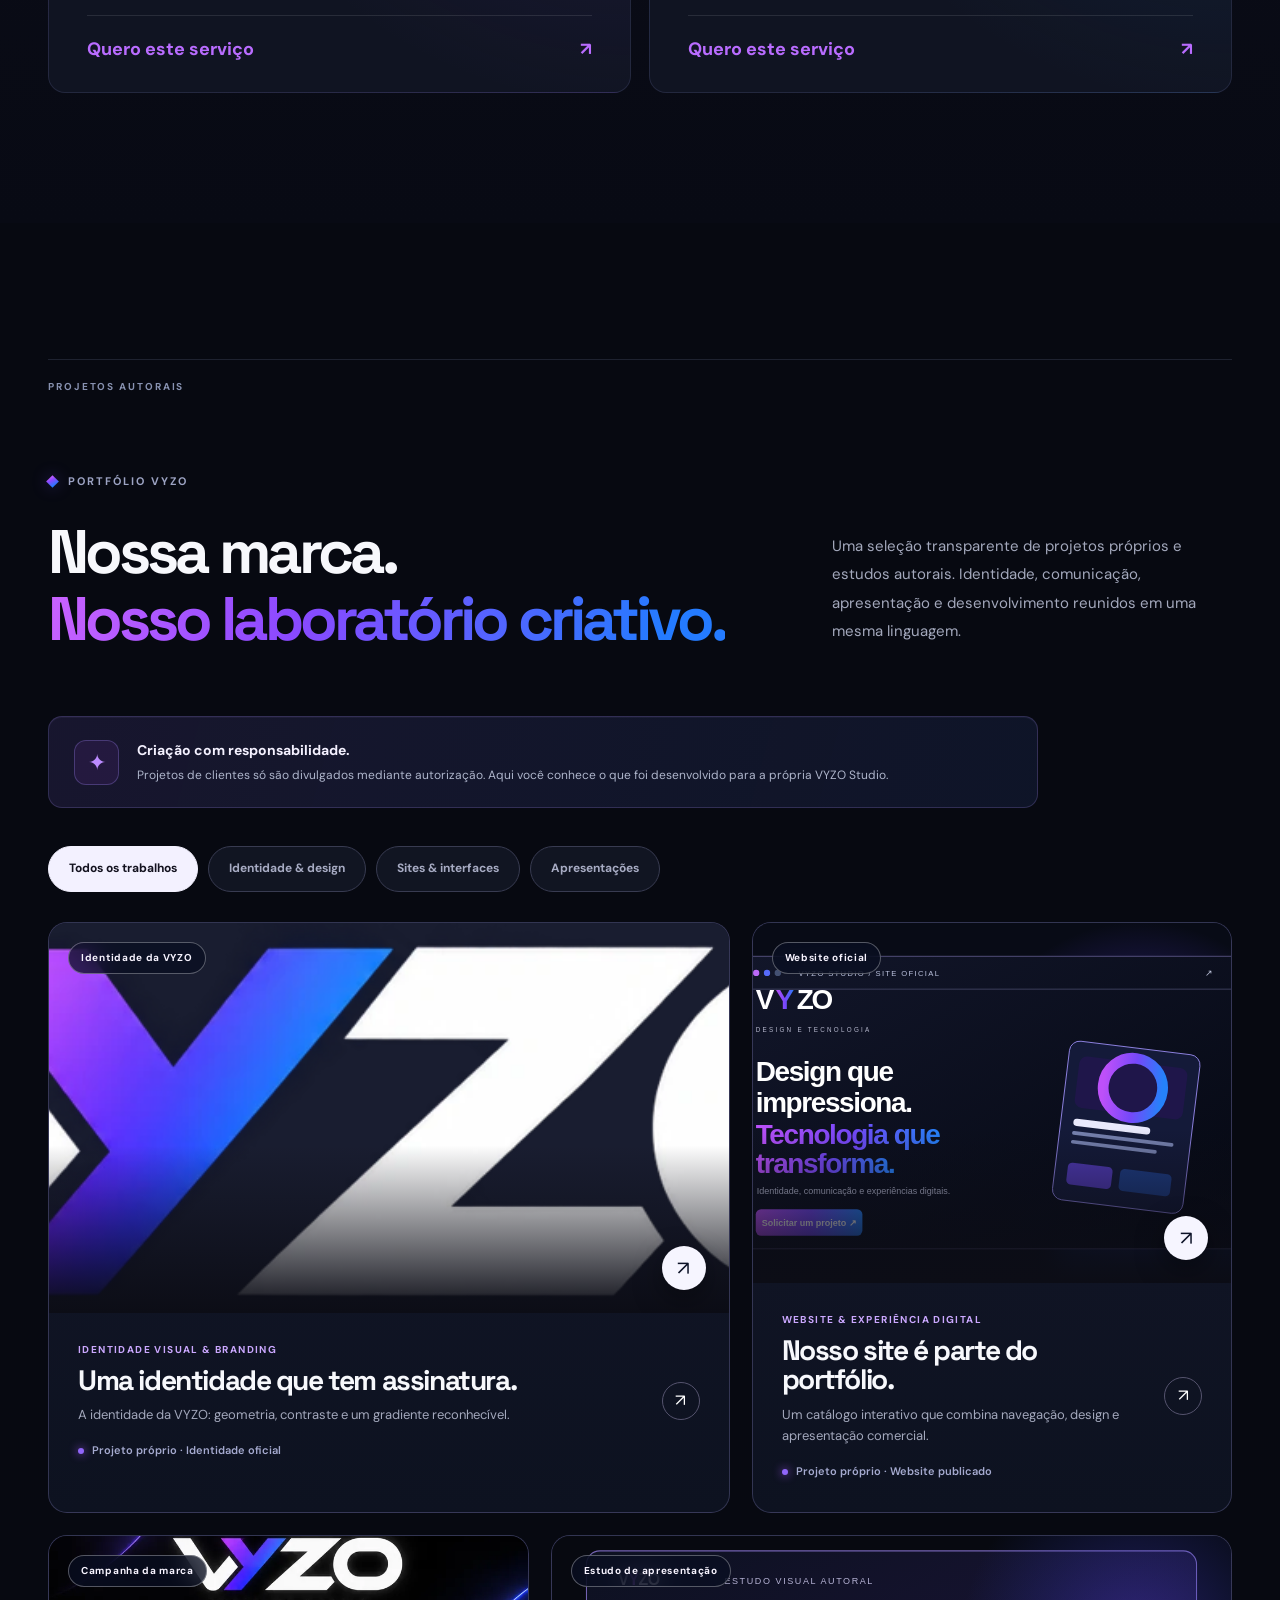
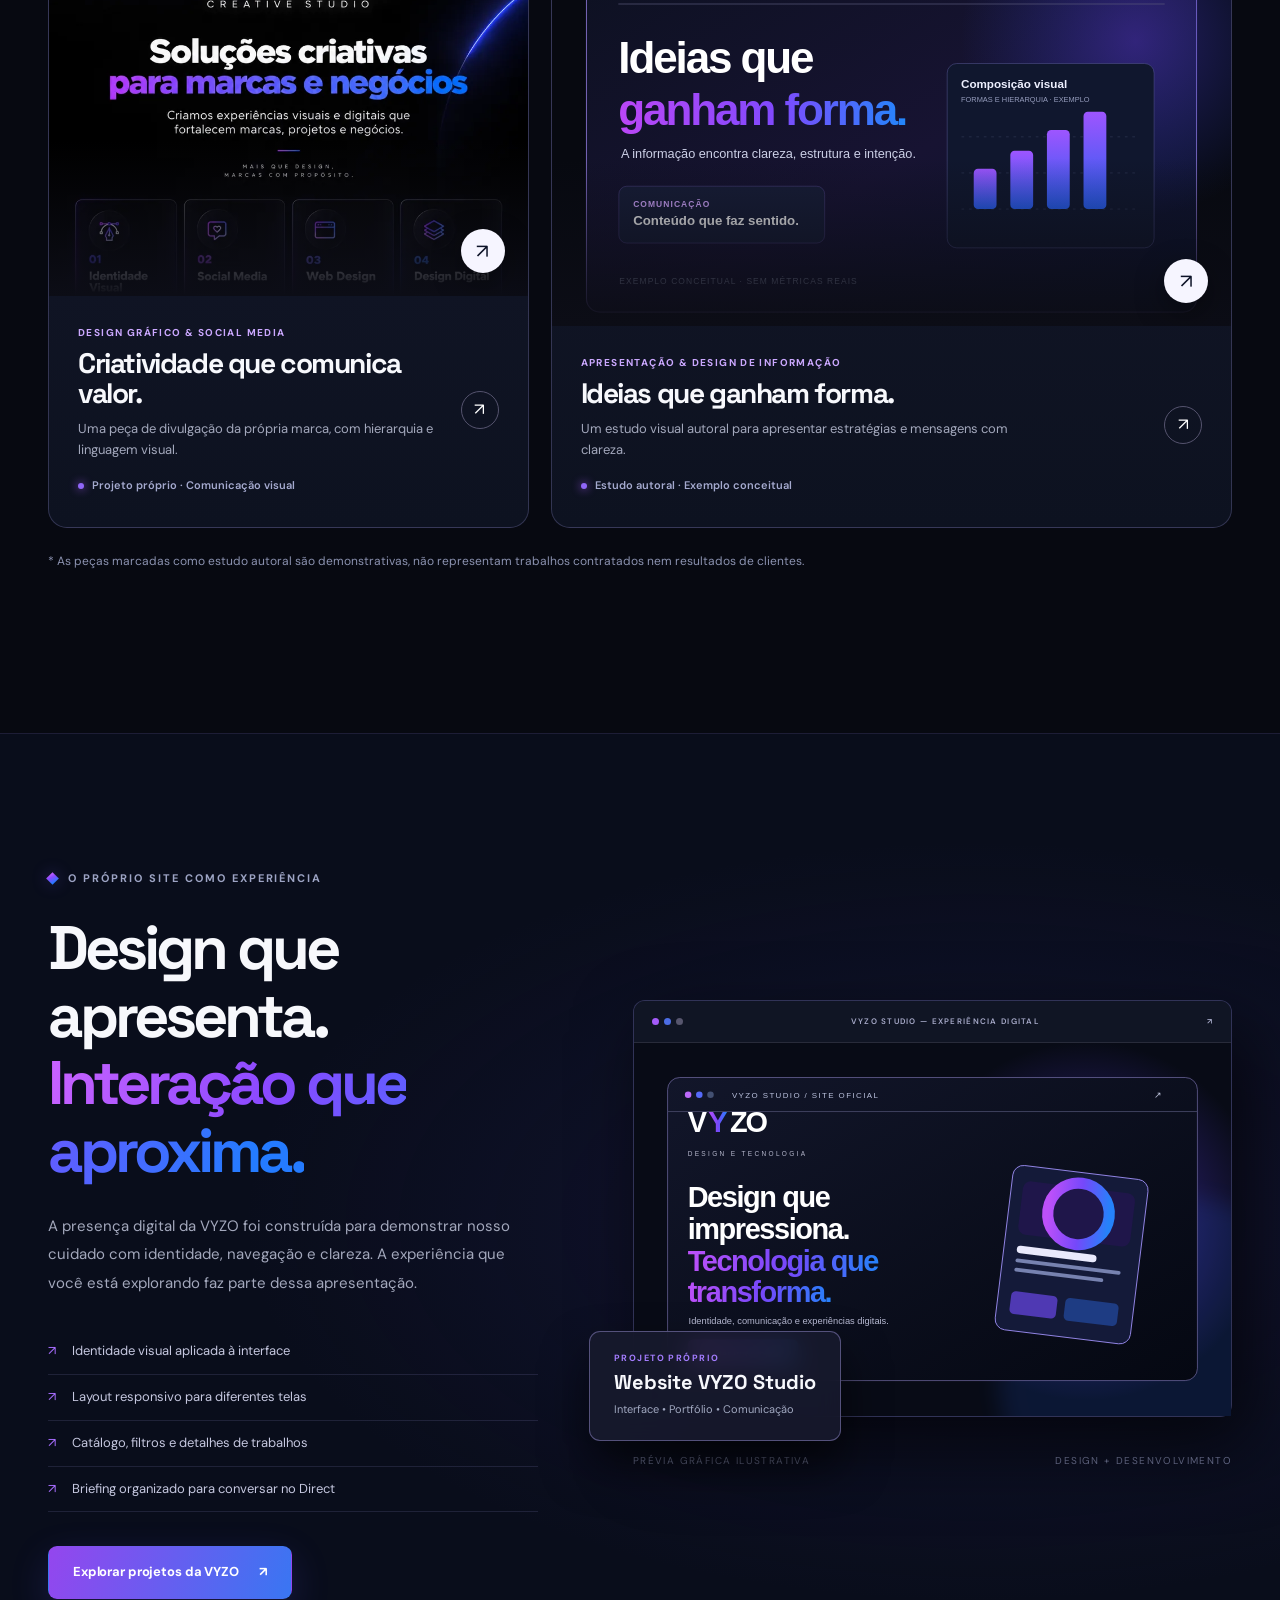
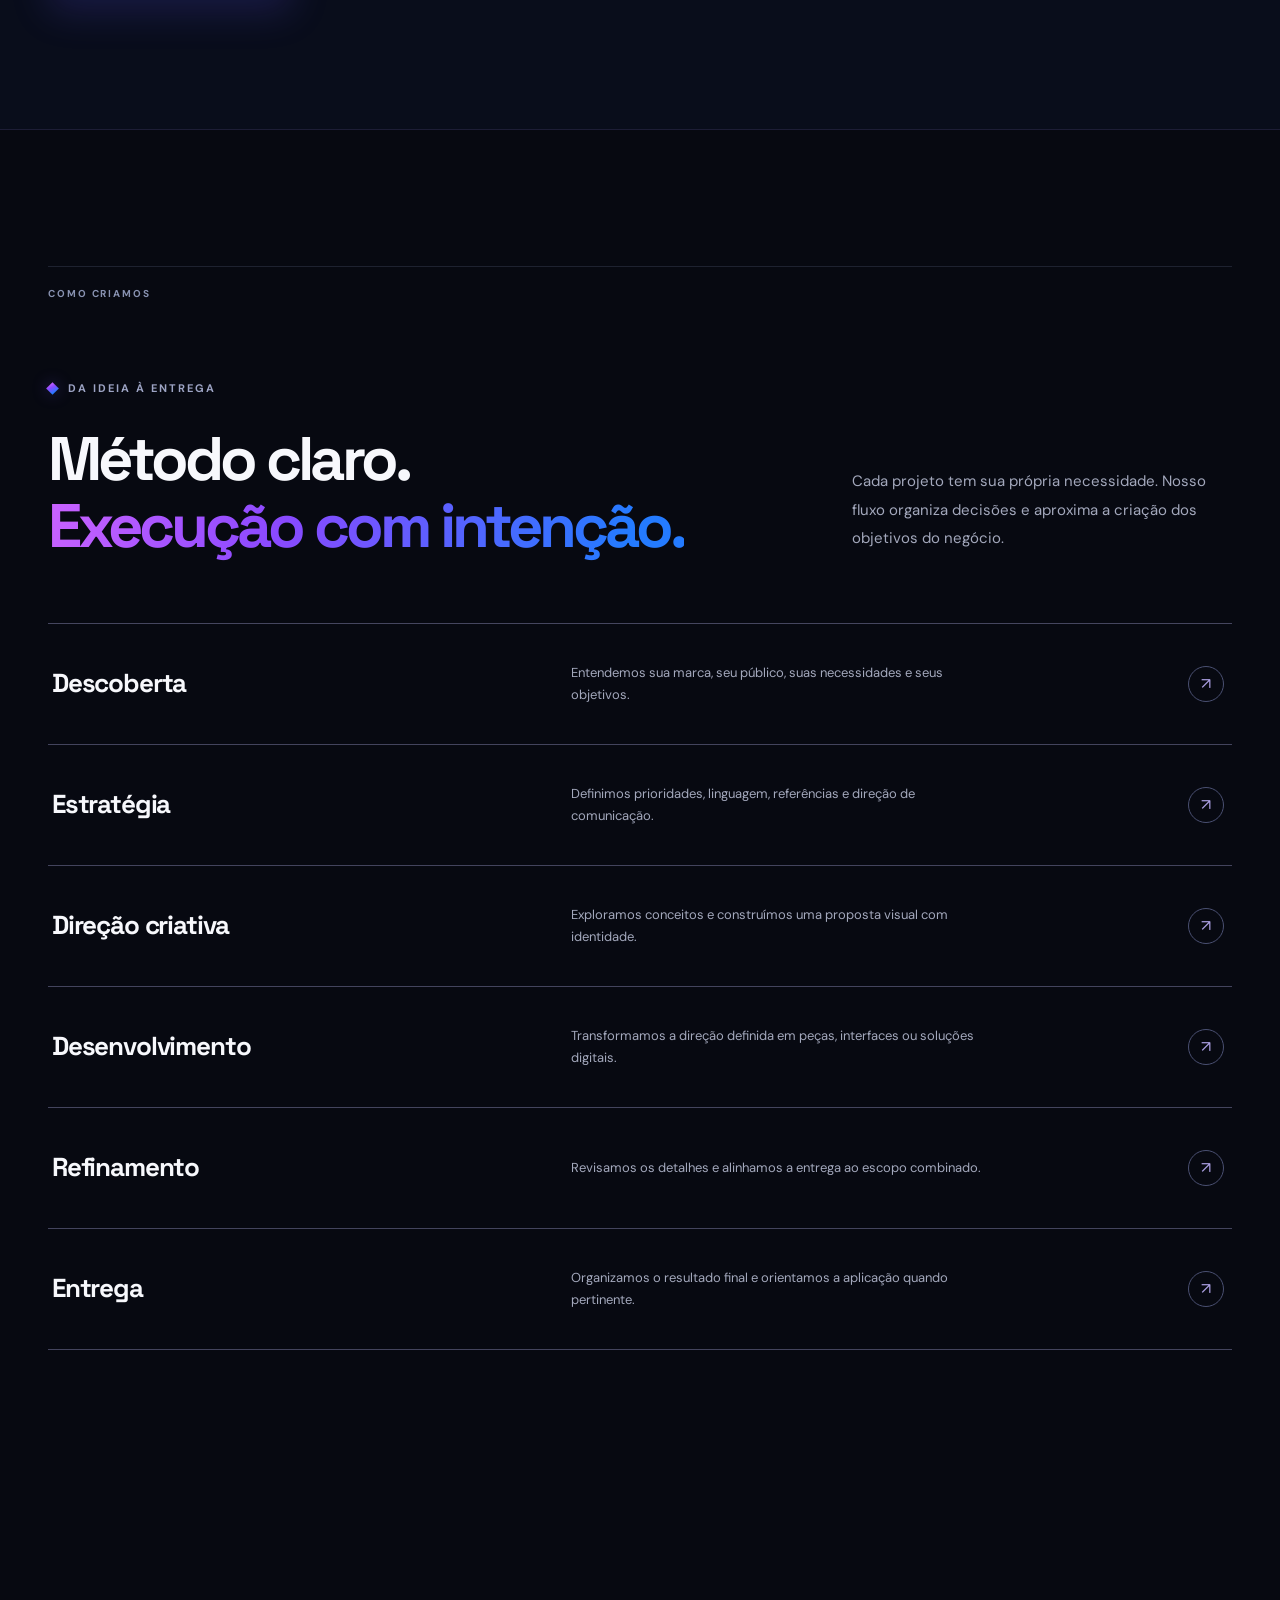
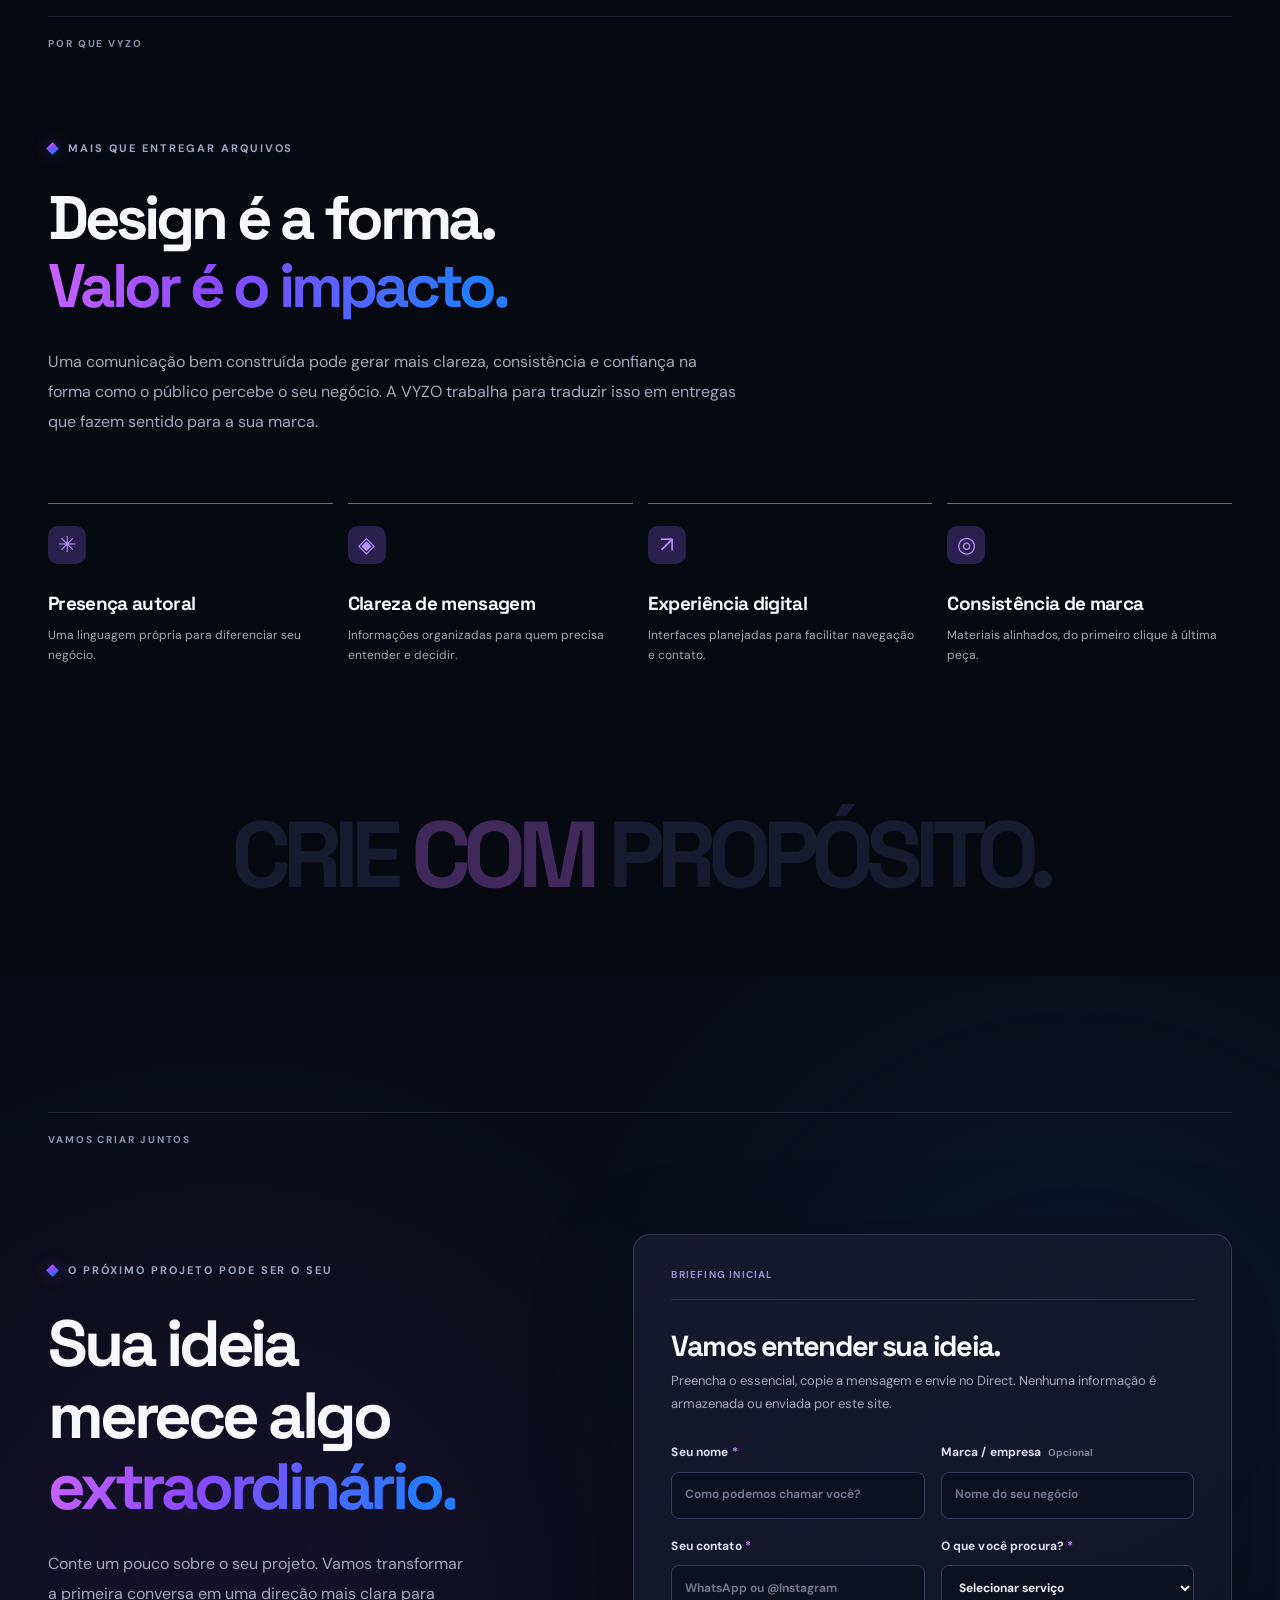
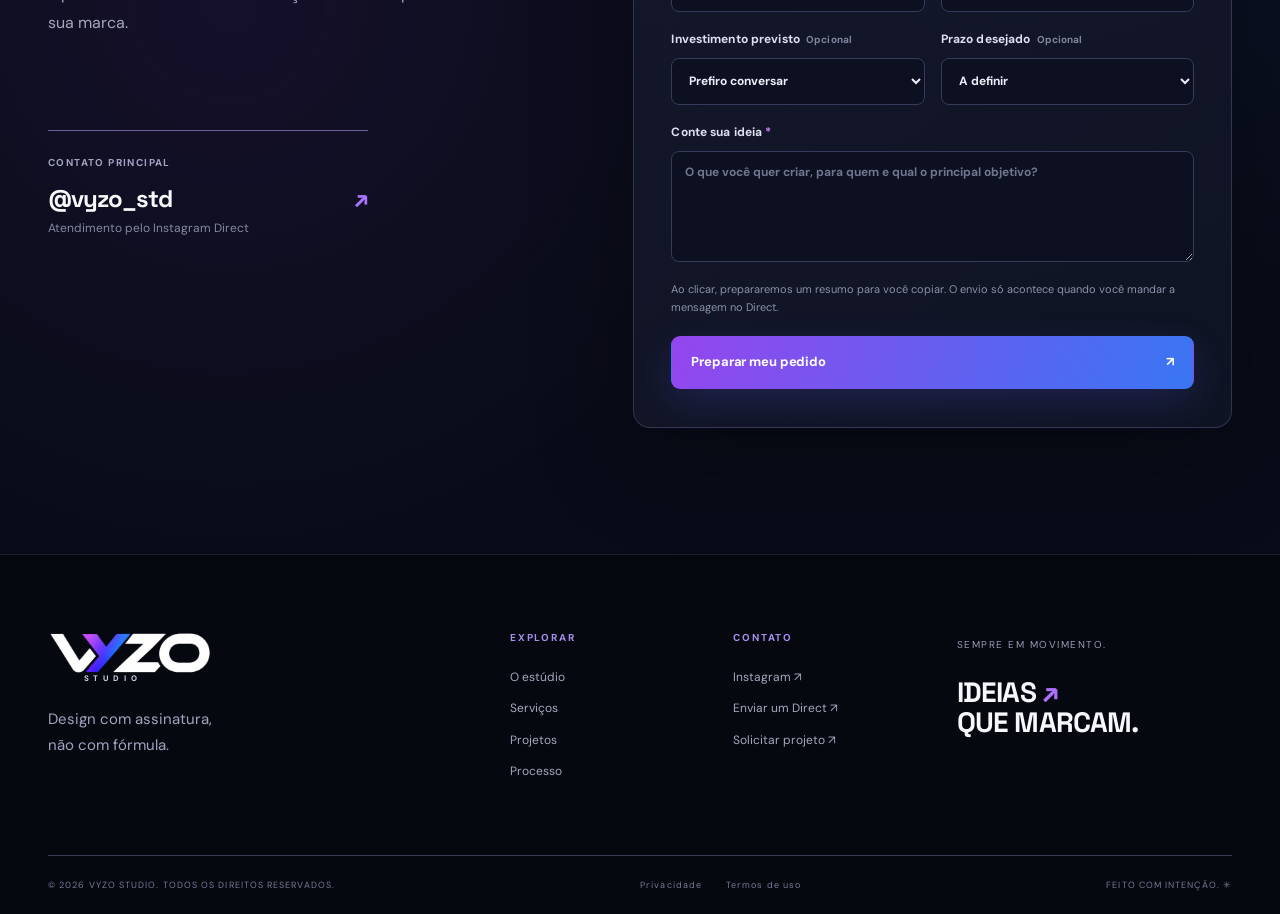
==== commit 8b9029fc: "Substitui reveal anterior por animação independente validada no Chromium" ====
--- a/index.html
+++ b/index.html
@@ -18,10 +18,10 @@
   <link rel="preconnect" href="https://fonts.googleapis.com">
   <link rel="preconnect" href="https://fonts.gstatic.com" crossorigin>
   <link href="https://fonts.googleapis.com/css2?family=DM+Sans:wght@400;500;600;700&family=Space+Grotesk:wght@400;500;600;700&display=swap" rel="stylesheet">
-  <link rel="stylesheet" href="styles.css?v=20261028-cinematic-v3">
+  <link rel="stylesheet" href="styles.css?v=20261028-cinema-stable">
   <title>VYZO Studio — Design & Soluções Digitais</title>
   <script src="data.js" defer></script>
-  <script src="app.js?v=20261028-cinematic-v3" defer></script>
+  <script src="app.js?v=20261028-cinema-stable" defer></script>
 </head>
 <body>
 <a class="skip-link" href="#conteudo">Pular para o conteúdo</a>
@@ -45,6 +45,7 @@
     <p>Identidades que marcam. Experiências digitais que fazem sentido. Soluções criativas para negócios que não querem passar despercebidos.</p>
     <div class="hero-actions"><a class="button button-primary" href="#contato">Solicitar um projeto <span aria-hidden="true">↗</span></a><a class="button button-ghost" href="#portfolio">Explorar projetos <span aria-hidden="true">↓</span></a></div>
     <div class="hero-bottom"><div class="avatars"><span>V</span><span>Y</span><span>Z</span><span>O</span></div><div><strong>Design com assinatura.</strong><small>Não com fórmula.</small></div></div>
+    <button id="enable-motion" type="button" class="motion-optin" hidden>Ativar efeitos de rolagem ↗</button>
   </div>
   <div class="hero-visual" aria-label="Demonstração visual da experiência digital VYZO">
     <div class="hero-ring hero-ring-1"></div><div class="hero-ring hero-ring-2"></div><div class="hero-glow"></div>
@@ -53,7 +54,6 @@
     <div class="floating-panel fp-bottom"><span class="fp-icon fp-blue">↗</span><span>DESENVOLVIMENTO<br><strong>Design que funciona</strong></span></div>
     <div class="visual-coordinate">VYZO STUDIO <span>EXPLORE O EXTRAORDINÁRIO</span></div>
   </div>
-  <button id="enable-motion" type="button" class="motion-optin" hidden>Ativar efeitos de rolagem ↗</button>
   <div class="scroll-hint"><span class="scroll-line"></span> ROLE PARA EXPLORAR <span>↓</span></div>
 </section>
 <div class="ticker" aria-label="Nossas especialidades: identidade visual, branding, design digital, apresentações, sites & landing pages, experiências criativas"><div class="ticker-track" aria-hidden="true"><div class="ticker-group"><span>IDENTIDADE VISUAL</span><i aria-hidden="true">✳</i> <span>BRANDING</span><i aria-hidden="true">✳</i> <span>DESIGN DIGITAL</span><i aria-hidden="true">✳</i> <span>APRESENTAÇÕES</span><i aria-hidden="true">✳</i> <span>SITES & LANDING PAGES</span><i aria-hidden="true">✳</i> <span>EXPERIÊNCIAS CRIATIVAS</span><i aria-hidden="true">✳</i></div><div class="ticker-group"><span>IDENTIDADE VISUAL</span><i aria-hidden="true">✳</i> <span>BRANDING</span><i aria-hidden="true">✳</i> <span>DESIGN DIGITAL</span><i aria-hidden="true">✳</i> <span>APRESENTAÇÕES</span><i aria-hidden="true">✳</i> <span>SITES & LANDING PAGES</span><i aria-hidden="true">✳</i> <span>EXPERIÊNCIAS CRIATIVAS</span><i aria-hidden="true">✳</i></div></div></div>
@@ -109,5 +109,142 @@
 <footer class="footer"><div class="shell"><div class="footer-main" data-reveal><div class="footer-brand"><a class="brand" href="#topo"><img src="assets/vyzo-logo.webp" alt="VYZO" width="175" height="46"><span>STUDIO</span></a><p>Design com assinatura,<br>não com fórmula.</p></div><div class="footer-col"><strong>EXPLORAR</strong><a href="#sobre">O estúdio</a><a href="#servicos">Serviços</a><a href="#portfolio">Projetos</a><a href="#processo">Processo</a></div><div class="footer-col"><strong>CONTATO</strong><a href="https://www.instagram.com/vyzo_std/" target="_blank" rel="noopener noreferrer">Instagram ↗</a><a href="https://ig.me/m/vyzo_std" target="_blank" rel="noopener noreferrer">Enviar um Direct ↗</a><a href="#contato">Solicitar projeto ↗</a></div><div class="footer-right"><span>SEMPRE EM MOVIMENTO.</span><b>IDEIAS <i>↗</i><br>QUE MARCAM.</b></div></div><div class="footer-bottom"><span>© <span id="year">2026</span> VYZO STUDIO. TODOS OS DIREITOS RESERVADOS.</span><div><a href="privacidade.html">Privacidade</a><a href="termos.html">Termos de uso</a></div><span>FEITO COM INTENÇÃO. ✳</span></div></div></footer>
 <div class="modal-backdrop" id="case-modal" hidden><div class="modal" role="dialog" aria-modal="true" aria-labelledby="modal-title" tabindex="-1"><button class="modal-close" type="button" id="modal-close" aria-label="Fechar projeto">✕</button><div id="modal-content"></div></div></div>
 <div class="toast" id="toast" role="status" aria-live="polite" hidden></div>
+
+<!-- Independent cinematic reveal: safely runs even if the catalog script has an error. -->
+<script>
+(function () {
+  'use strict';
+  function start() {
+    const root = document.documentElement;
+    const reduced = window.matchMedia('(prefers-reduced-motion: reduce)');
+    const toggle = document.getElementById('enable-motion');
+    const params = new URLSearchParams(location.search);
+    let optedIn = params.get('animacoes') === '1';
+    const knownNodes = new WeakSet();
+    const finishedNodes = new WeakSet();
+    const finishedIds = new Set();
+    const waiting = new Set();
+    const triggers = ['[data-reveal]'];
+    let rafId = 0;
+    let io;
+    let mo;
+
+    function enabled() { return !reduced.matches || optedIn; }
+    function finish(node) {
+      if (!node || !node.isConnected) return;
+      finishedNodes.add(node);
+      if (node.dataset.revealId) finishedIds.add(node.dataset.revealId);
+      node.dataset.cinema = 'visible';
+      node.classList.add('in-view');
+      waiting.delete(node);
+      io?.unobserve(node);
+    }
+    function initialVisible(node) {
+      const rect = node.getBoundingClientRect();
+      return rect.bottom < 0 || (rect.top < window.innerHeight * .72 && rect.bottom >= 0);
+    }
+    function collect() {
+      if (!enabled()) return 0;
+      const nodes = document.querySelectorAll(triggers.join(','));
+      let found = 0;
+      nodes.forEach(node => {
+        if (knownNodes.has(node)) return;
+        found++;
+        knownNodes.add(node);
+        if (node.dataset.revealId && finishedIds.has(node.dataset.revealId)) {
+          finish(node);
+          return;
+        }
+        if (initialVisible(node)) {
+          finish(node);
+          return;
+        }
+        node.dataset.cinema = 'pending';
+        const parent = node.parentElement;
+        if (parent?.id === 'services-grid' || parent?.id === 'process-list' || parent?.id === 'project-grid' || parent?.id === 'benefits' || parent?.classList.contains('about-values')) {
+          const siblings = [...parent.children].filter(el => el.matches('[data-reveal]'));
+          node.style.setProperty('--cinema-delay', Math.min(siblings.indexOf(node) % 4, 3) * 95 + 'ms');
+        }
+        waiting.add(node);
+        io?.observe(node);
+      });
+      return found;
+    }
+    function syncViewport() {
+      rafId = 0;
+      if (!enabled()) return;
+      const limit = window.innerHeight * .72;
+      for (const node of [...waiting]) {
+        if (!node.isConnected) {
+          waiting.delete(node);
+          io?.unobserve(node);
+          continue;
+        }
+        const rect = node.getBoundingClientRect();
+        if (rect.top <= limit && rect.bottom >= 0 || rect.bottom < 0) finish(node);
+      }
+    }
+    function requestSync() {
+      if (!rafId && waiting.size) rafId = requestAnimationFrame(syncViewport);
+    }
+    function syncMode() {
+      const active = enabled();
+      root.classList.toggle('cinema-enabled', active);
+      root.classList.toggle('cinema-override', optedIn);
+      root.dataset.cinemaMode = active ? (optedIn ? 'opt-in' : 'enabled') : 'reduced';
+      if (toggle) {
+        toggle.hidden = !reduced.matches || optedIn;
+        toggle.setAttribute('aria-hidden', String(toggle.hidden));
+      }
+      if (!active) {
+        [...waiting].forEach(finish);
+      } else collect();
+    }
+
+    io = 'IntersectionObserver' in window ? new IntersectionObserver(entries => {
+      if (!enabled()) return;
+      entries.forEach(entry => { if (entry.isIntersecting) finish(entry.target); });
+    }, { rootMargin: '0px 0px -28% 0px', threshold: 0 }) : null;
+    if (!io) optedIn = false;
+    syncMode();
+    // New project cards are rebuilt on every filter click.
+    mo = new MutationObserver(() => { collect(); requestSync(); });
+    ['services-grid', 'project-grid', 'process-list', 'benefits'].forEach(id => {
+      const el = document.getElementById(id);
+      if (el) mo.observe(el, { childList: true });
+    });
+    window.addEventListener('scroll', requestSync, { passive: true });
+    window.addEventListener('resize', requestSync, { passive: true });
+    window.addEventListener('pageshow', () => { collect(); requestSync(); });
+    window.addEventListener('hashchange', requestSync);
+    window.addEventListener('popstate', requestSync);
+    document.addEventListener('focusin', e => {
+      let node = e.target.closest?.('[data-reveal]');
+      if (node) finish(node);
+    });
+    if (reduced.addEventListener) reduced.addEventListener('change', syncMode);
+    if (toggle) toggle.addEventListener('click', () => {
+      optedIn = true;
+      // Previously encountered content must stay visible when switching modes.
+      document.querySelectorAll('[data-reveal]').forEach(el => {
+        const r = el.getBoundingClientRect();
+        if (r.top < window.innerHeight || r.bottom < 0) finish(el);
+      });
+      syncMode();
+      toggle.hidden = true;
+    });
+    // Exposes passive diagnostic counters for QA in DevTools.
+    window.__vyzoCinema = {
+      status: () => ({ enabled: enabled(), reduced: reduced.matches, optedIn,
+        waiting: waiting.size, completed: finishedIds.size,
+        targets: document.querySelectorAll('[data-reveal]').length,
+        mode: root.dataset.cinemaMode }),
+      refresh: () => { collect(); requestSync(); }
+    };
+  }
+  if (document.readyState === 'loading') document.addEventListener('DOMContentLoaded', start, { once: true });
+  else start();
+})();
+</script>
 </body>
 </html>
--- a/styles.css
+++ b/styles.css
@@ -5,43 +5,7 @@
 /* Hero */
 .hero{position:relative;min-height:830px;padding-top:180px;padding-bottom:120px;display:grid;grid-template-columns:52% 48%;align-items:center;isolation:isolate}.hero::before{content:"";position:absolute;z-index:-1;left:42%;top:140px;width:700px;height:640px;background:radial-gradient(ellipse,rgba(50,35,115,.19),transparent 65%)}.hero-copy{position:relative;z-index:4;padding-bottom:35px}.eyebrow{display:flex;align-items:center;gap:11px;font-size:11px;font-weight:700;letter-spacing:.15em;color:#b7b9cd}.signal{display:inline-block;width:7px;height:7px;box-shadow:0 0 0 5px #9b5cff20,0 0 18px #b35dff;border-radius:50%;background:#ba71ff;margin-right:3px}.eyebrow-slash{color:#9658fe}.hero h1{font-size:clamp(58px,5.45vw,86px);letter-spacing:-.075em;line-height:1.035;margin:28px 0 30px;font-weight:700}.hero h1 em{font-style:normal}.hero-copy>p{font-size:17px;line-height:1.85;max-width:540px;margin-bottom:37px;color:#aeb1c5}.hero-actions{display:flex;align-items:center;flex-wrap:wrap;gap:15px}.button{display:inline-flex;justify-content:center;align-items:center;gap:20px;min-height:52px;padding:15px 24px;border-radius:9px;font-size:13px;font-weight:700;letter-spacing:-.01em;border:1px solid transparent;transition:transform .25s var(--ease),box-shadow .25s,background .25s,color .25s}.button:hover{transform:translateY(-3px)}.button-primary{background:linear-gradient(110deg,#9446ee,#3976f2);box-shadow:0 13px 38px #6255fa30;color:#fff}.button-primary:hover{box-shadow:0 15px 40px #7c55fd55}.button-ghost{border:1px solid #303446;color:#fff;background:#121623}.button-ghost:hover{background:#1b2035;border-color:#6d65aa}.hero-bottom{display:flex;gap:18px;align-items:center;margin-top:76px;color:#e8e8f7}.avatars{display:flex;padding-left:8px}.avatars span{width:33px;height:33px;border-radius:50%;margin-left:-8px;border:2px solid #090b14;background:linear-gradient(140deg,#2f214b,#201a45);display:grid;place-items:center;color:#b5a0e9;font-size:12px;font-weight:700}.avatars span:nth-child(2){background:#251955}.avatars span:nth-child(3){background:#1c2c5a}.avatars span:nth-child(4){background:#152642}.hero-bottom strong{display:block;font-size:12px;letter-spacing:.015em}.hero-bottom small{display:block;color:#8d91aa;font-size:12px;line-height:1.3;margin-top:3px}.hero-visual{position:relative;width:100%;height:600px;perspective:1300px;isolation:isolate}.hero-ring{position:absolute;border:1px solid #8f52ff50;border-radius:50%;pointer-events:none}.hero-ring-1{inset:0 0 0 4%;transform:scale(.94) rotateX(56deg) rotate(-21deg);box-shadow:0 0 50px #7451ff11}.hero-ring-2{inset:10% -12% 12% -6%;transform:rotateX(75deg) rotate(18deg);border-color:#256dff66}.hero-glow{position:absolute;inset:4%;background:radial-gradient(ellipse,#5136ff30,transparent 62%);filter:blur(35px)}.hero-app{width:490px;height:435px;position:absolute;z-index:2;left:9%;top:12%;border-radius:14px;background:linear-gradient(137deg,#121730 3%,#0a0e1b 70%);border:1px solid #6970b46b;overflow:hidden;box-shadow:27px 42px 55px #0009,0 0 70px #615aff20, inset 0 0 22px #fff1;transform:rotateY(-15deg) rotateX(8deg) rotateZ(1deg);transition:transform .25s var(--ease);transform-style:preserve-3d}.mock-head{height:42px;display:flex;align-items:center;justify-content:space-between;gap:10px;padding:0 18px;border-bottom:1px solid #ffffff19;font-size:8px;color:#a7aac9;letter-spacing:.16em;font-weight:600;background:#111524dd;position:relative;z-index:4}.mock-dots{display:flex;gap:5px}.mock-dots b{width:7px;height:7px;background:#57566e;border-radius:50%}.mock-dots b:first-child{background:#a45bf9}.mock-dots b:nth-child(2){background:#4c6de5}.mock-main{position:relative;z-index:3;padding:36px 34px}.mock-id{color:#f2f1ff;font-size:10px;letter-spacing:.14em}.mock-title{font-family:var(--display);font-size:49px;line-height:1.03;letter-spacing:-.065em;font-weight:700;margin-top:24px}.mock-title i{font-style:normal;color:#b777ff}.mock-description{color:#d0cce9;font-size:10px;margin-top:17px;line-height:1.6}.mock-cta{display:flex;align-items:center;gap:15px;font-size:9px;color:#dfc9ff;letter-spacing:.14em;margin-top:19px}.mock-cta span{display:grid;place-items:center;background:#7444ef;border-radius:50%;width:27px;height:27px;color:#fff;font-size:13px}.mock-shape{position:absolute;pointer-events:none}.shape-one{right:-65px;top:85px;height:270px;width:280px;border-radius:50%;border:40px solid #4059ed77;transform:rotateX(30deg) rotateY(-25deg);box-shadow:0 0 80px #4967ff60,inset 0 0 60px #ba4cff44}.shape-two{right:68px;top:110px;width:115px;height:115px;border-radius:50%;background:radial-gradient(circle at 30% 22%,#b968ff,#4323c0 45%,#0a1326 70%);filter:blur(1px)}.mock-foot{position:absolute;bottom:0;width:100%;display:flex;justify-content:space-between;padding:13px 18px;color:#67718e;border-top:1px solid #ffffff10;font-size:8px;letter-spacing:.17em;z-index:3}.floating-panel{display:flex;align-items:center;gap:12px;position:absolute;z-index:5;border:1px solid #5f649b60;background:linear-gradient(150deg,#20233ccf,#101525e9);box-shadow:0 24px 44px #0008,0 0 24px #5959ec20;backdrop-filter:blur(14px);padding:15px 17px;border-radius:11px;font-size:9px;letter-spacing:.09em;color:#9da5c6;line-height:1.75}.floating-panel strong{color:#fff;font-size:12px;letter-spacing:0}.fp-icon{display:grid;place-items:center;color:#fff;font-size:21px;background:linear-gradient(135deg,#773be7,#b85bf5);width:40px;height:40px;border-radius:10px}.fp-blue{background:linear-gradient(135deg,#385dff,#43afff)}.fp-top{top:3%;right:0;transform:rotate(5deg)}.fp-bottom{left:0;bottom:17%;transform:rotate(-4deg)}.visual-coordinate{position:absolute;bottom:2%;right:3%;left:9%;font-size:9px;letter-spacing:.15em;color:#777f9c;display:flex;justify-content:space-between}.scroll-hint{position:absolute;left:48px;bottom:28px;display:flex;align-items:center;gap:12px;font-size:10px;font-weight:700;letter-spacing:.2em;color:#848ba9}.scroll-hint span:last-child{font-size:16px;color:#b18bff}.scroll-line{display:inline-block;width:45px;height:1px;background:#6f5d9a}
 /* General sections */
-.section{padding-top:136px;padding-bottom:130px;position:relative}.section-index{display:flex;align-items:center;border-top:1px solid var(--line);padding-top:19px;font-size:10px;letter-spacing:.19em;font-weight:700;color:#8892b1}.kicker{display:flex;align-items:center;gap:11px;font-size:11px;letter-spacing:.18em;font-weight:700;color:#9da4c4;margin-bottom:28px}.small-square{width:9px;height:9px;transform:rotate(45deg);display:inline-block;background:var(--gradient);box-shadow:0 0 16px #785bf75e}.section h2{font-size:clamp(38px,4.8vw,69px);line-height:1.1;letter-spacing:-.065em;margin-bottom:26px}.section-head{display:flex;justify-content:space-between;align-items:end;gap:70px;padding-top:78px;margin-bottom:62px}.section-head h2{margin-bottom:0}.section-head>p{max-width:380px;line-height:1.9;margin:0 0 8px;font-size:15px}.section-head>div{min-width:0} /* Cinematic scroll: sem JavaScript o conteúdo continua visível. */
-html.js.reveal-ready [data-reveal]{
- transition-property:opacity,transform,filter;
- transition-duration:950ms,900ms,1050ms;
- transition-timing-function:cubic-bezier(.16,1,.3,1);
- transition-delay:var(--reveal-delay,0ms);
-}
-html.js.reveal-ready [data-reveal]:not(.in-view){
- opacity:.035;
- filter:blur(10px) brightness(.55);
- transform:translate3d(0,32px,0) scale(.985);
- pointer-events:none;
-}
-html.js.reveal-ready [data-reveal].in-view{
- opacity:1;
- filter:none;
- transform:translate3d(0,0,0) scale(1);
- pointer-events:auto;
-}
-html.js.reveal-ready :is(.section-head,.about-intro,.value-content,.contact-copy)[data-reveal]:not(.in-view){
- filter:blur(12px) brightness(.55);
- transform:translate3d(0,40px,0) scale(.99);
-}
-html.js.reveal-ready .about-right[data-reveal]{--reveal-delay:140ms}
-@media(hover:hover){
- html.js.reveal-ready .service-card.in-view:hover{transform:translateY(-6px)}
- html.js.reveal-ready .project-card.in-view:hover{transform:translateY(-5px)}
-}
-@media(max-width:700px){
- html.js.reveal-ready [data-reveal]:not(.in-view){filter:blur(5px) brightness(.7);transform:translate3d(0,22px,0)}
-}
-@media(prefers-reduced-motion:reduce){
- html.js:not(.motion-opt-in) [data-reveal]{opacity:1!important;filter:none!important;transform:none!important;transition:none!important;pointer-events:auto!important}
-}
-.motion-optin{margin-top:25px;border:1px solid #8057b3;padding:10px 15px;border-radius:8px;color:#e9d8ff;background:#201534b5;cursor:pointer;font-size:12px;letter-spacing:.015em}
-.motion-optin:hover,.motion-optin:focus-visible{border-color:#b684ff;background:#2e1e4d}
-.motion-optin[hidden]{display:none!important}
+.section{padding-top:136px;padding-bottom:130px;position:relative}.section-index{display:flex;align-items:center;border-top:1px solid var(--line);padding-top:19px;font-size:10px;letter-spacing:.19em;font-weight:700;color:#8892b1}.kicker{display:flex;align-items:center;gap:11px;font-size:11px;letter-spacing:.18em;font-weight:700;color:#9da4c4;margin-bottom:28px}.small-square{width:9px;height:9px;transform:rotate(45deg);display:inline-block;background:var(--gradient);box-shadow:0 0 16px #785bf75e}.section h2{font-size:clamp(38px,4.8vw,69px);line-height:1.1;letter-spacing:-.065em;margin-bottom:26px}.section-head{display:flex;justify-content:space-between;align-items:end;gap:70px;padding-top:78px;margin-bottom:62px}.section-head h2{margin-bottom:0}.section-head>p{max-width:380px;line-height:1.9;margin:0 0 8px;font-size:15px}.section-head>div{min-width:0} /* Old scroll implementation replaced by the self-contained VYZO cinema module. */
 .ticker{border-block:1px solid #34315066;background:#100f1e;overflow:hidden;height:61px;display:flex;align-items:center}
 .ticker-track{display:flex;flex:0 0 max-content;width:max-content;animation:vyzo-marquee 23s linear infinite;will-change:transform}
 .ticker-group{display:flex;align-items:center;flex:0 0 auto;white-space:nowrap;font-family:var(--display);font-size:12px;font-weight:700;letter-spacing:.17em;color:#b8b3dc}
@@ -116,3 +80,38 @@
 }
 \n/* VYZO / ticker: mantém deslocamento ininterrupto sem congelamento em configurações de movimento. */
 .ticker .ticker-track{animation-name:vyzo-marquee!important;animation-duration:23s!important;animation-timing-function:linear!important;animation-iteration-count:infinite!important;animation-play-state:running!important;will-change:transform}
+
+
+/* Independent VYZO reveal. No dependency on app.js or a third-party animation package. */
+html.cinema-enabled [data-cinema="pending"] {
+  opacity: .06;
+  filter: blur(9px) brightness(.65);
+  transform: translate3d(0, 33px, 0) scale(.99);
+  pointer-events: none;
+}
+html.cinema-enabled [data-cinema="visible"] {
+  opacity: 1;
+  filter: none;
+  transform: none;
+  pointer-events: auto;
+}
+html.cinema-enabled [data-cinema] {
+  transition: opacity .95s cubic-bezier(.18,1,.32,1),
+    transform .95s cubic-bezier(.18,1,.32,1),
+    filter 1.05s cubic-bezier(.18,1,.32,1);
+  transition-delay: var(--cinema-delay,0ms);
+}
+@media (max-width: 700px) {
+  html.cinema-enabled [data-cinema="pending"] {
+    filter: blur(4px) brightness(.75);
+    transform: translate3d(0, 20px, 0);
+  }
+}
+/* Honor operating-system reduced-motion; explicit site opt-in can override for this visit. */
+@media (prefers-reduced-motion: reduce) {
+  html:not(.cinema-override) [data-cinema] {opacity:1!important;filter:none!important;transform:none!important;transition:none!important;pointer-events:auto!important}
+  html.cinema-override [data-cinema] {
+    transition-duration:.95s,.95s,1.05s!important;
+    transition-delay:var(--cinema-delay,0ms)!important;
+  }
+}
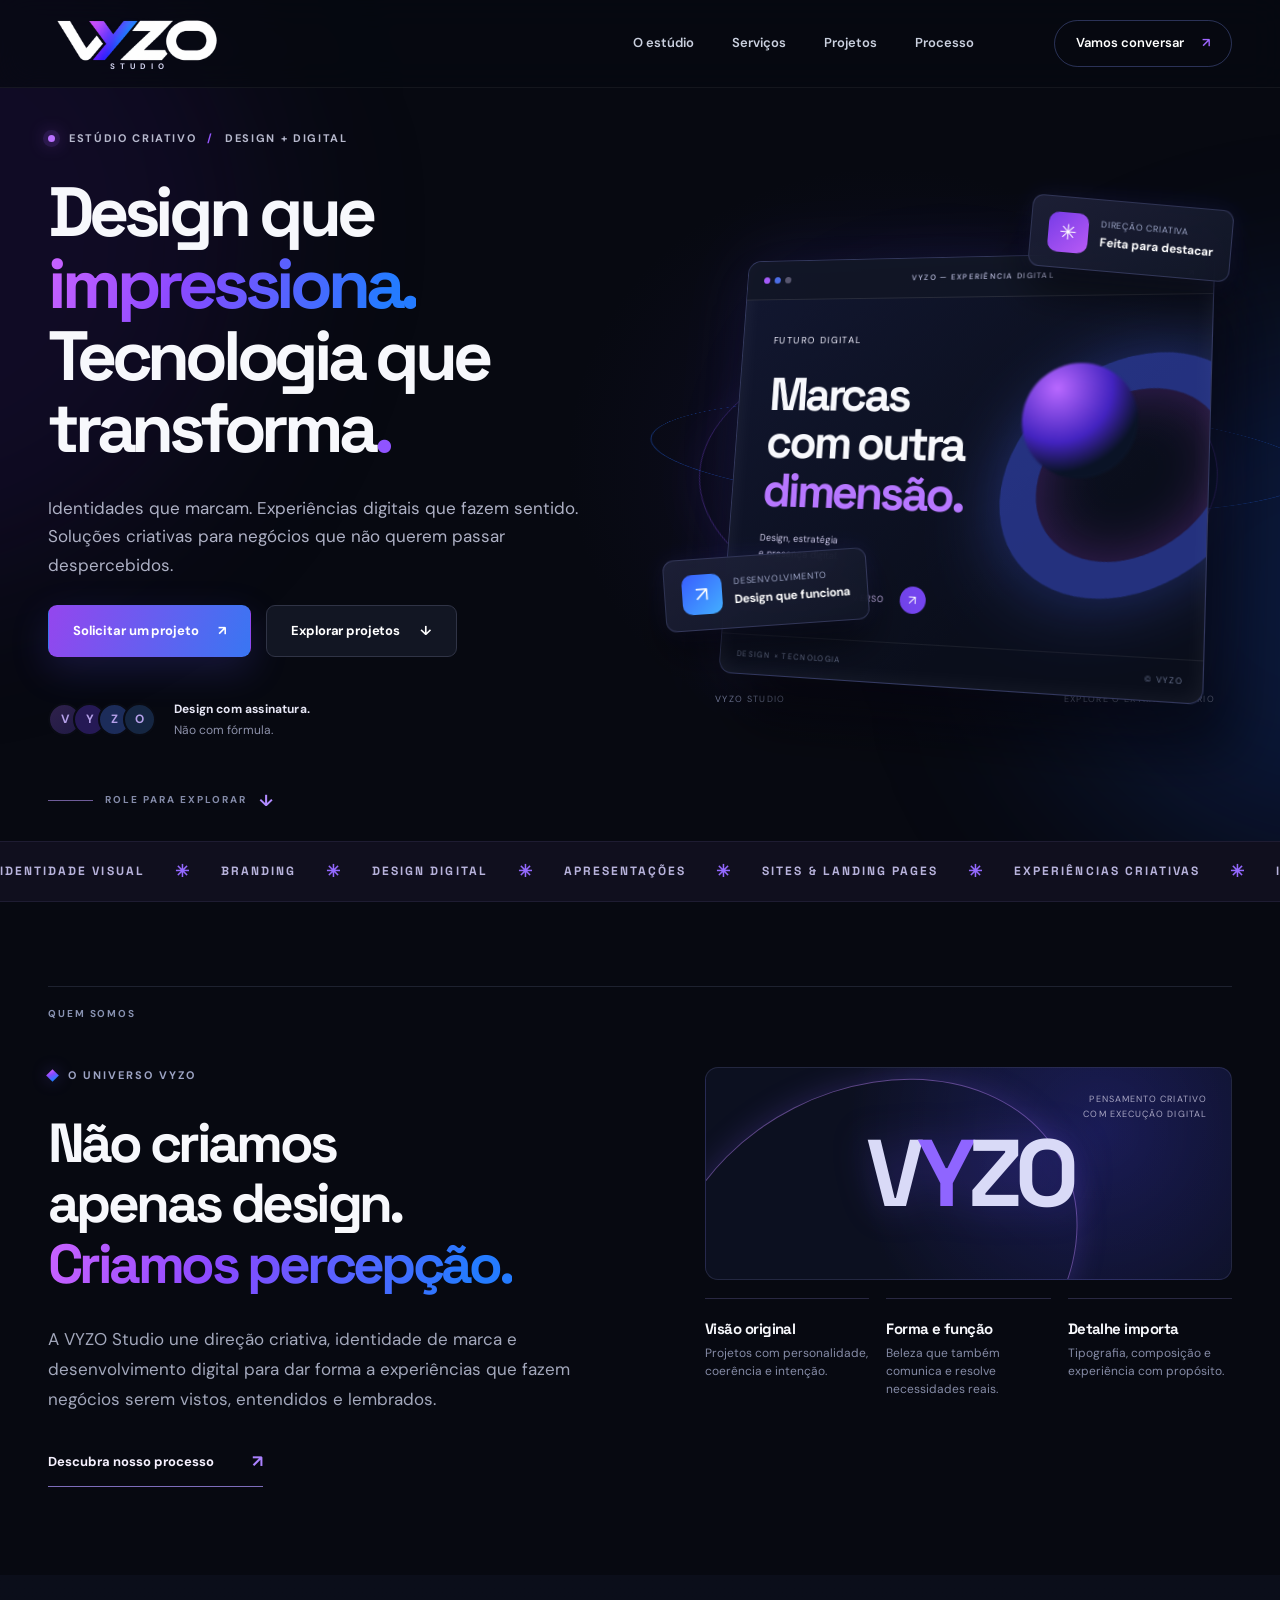
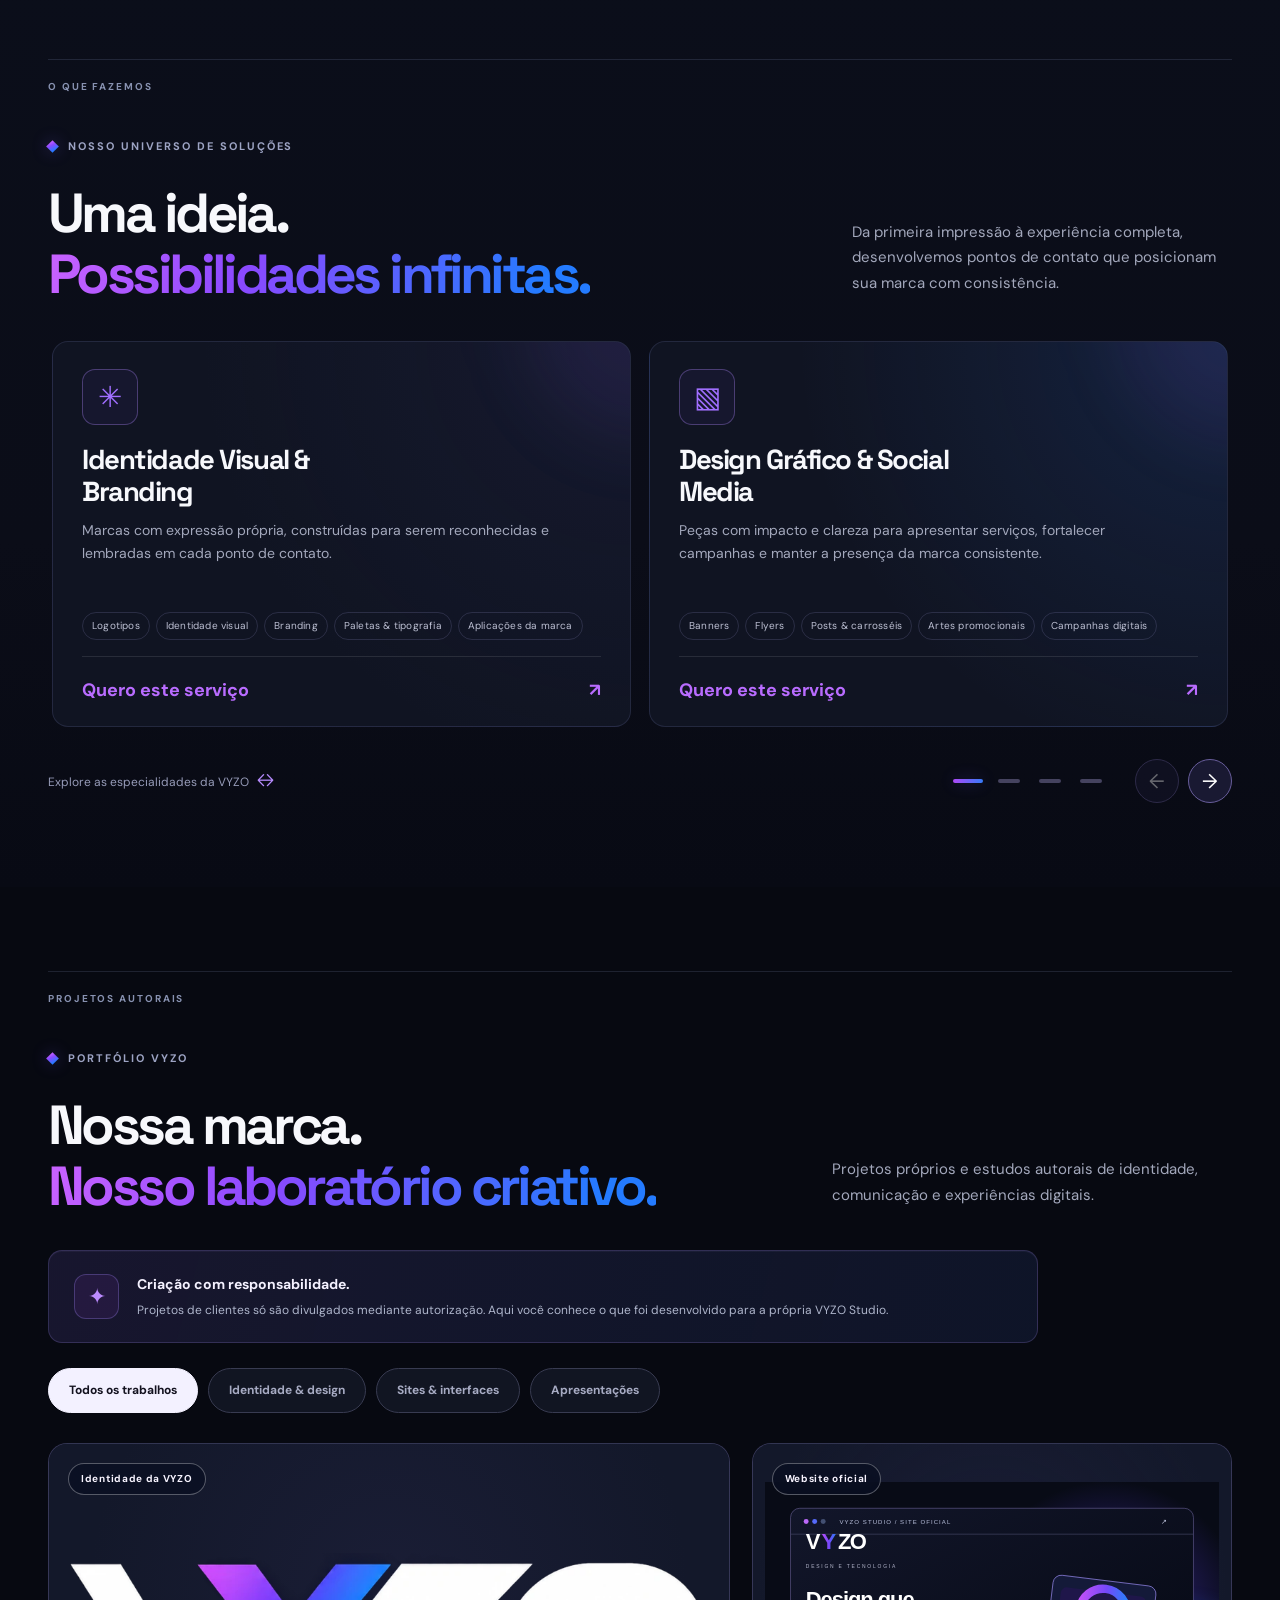
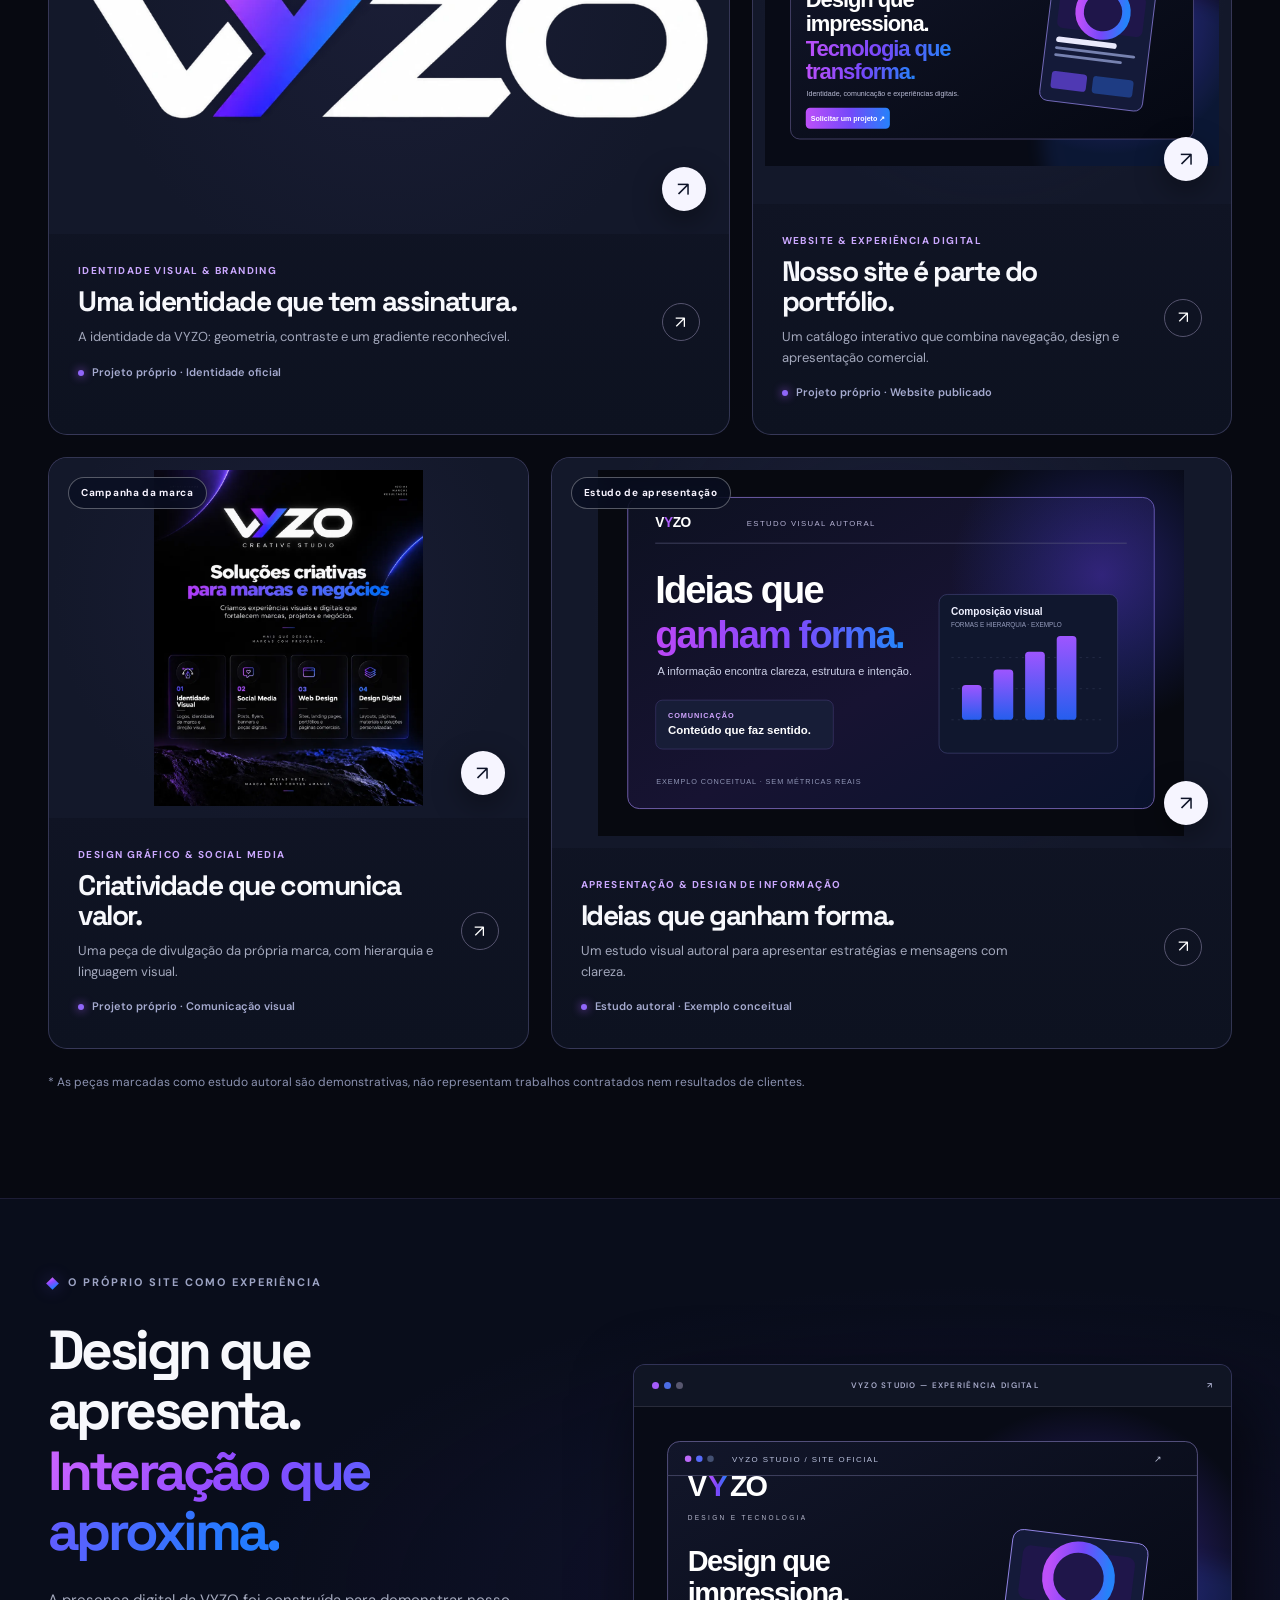
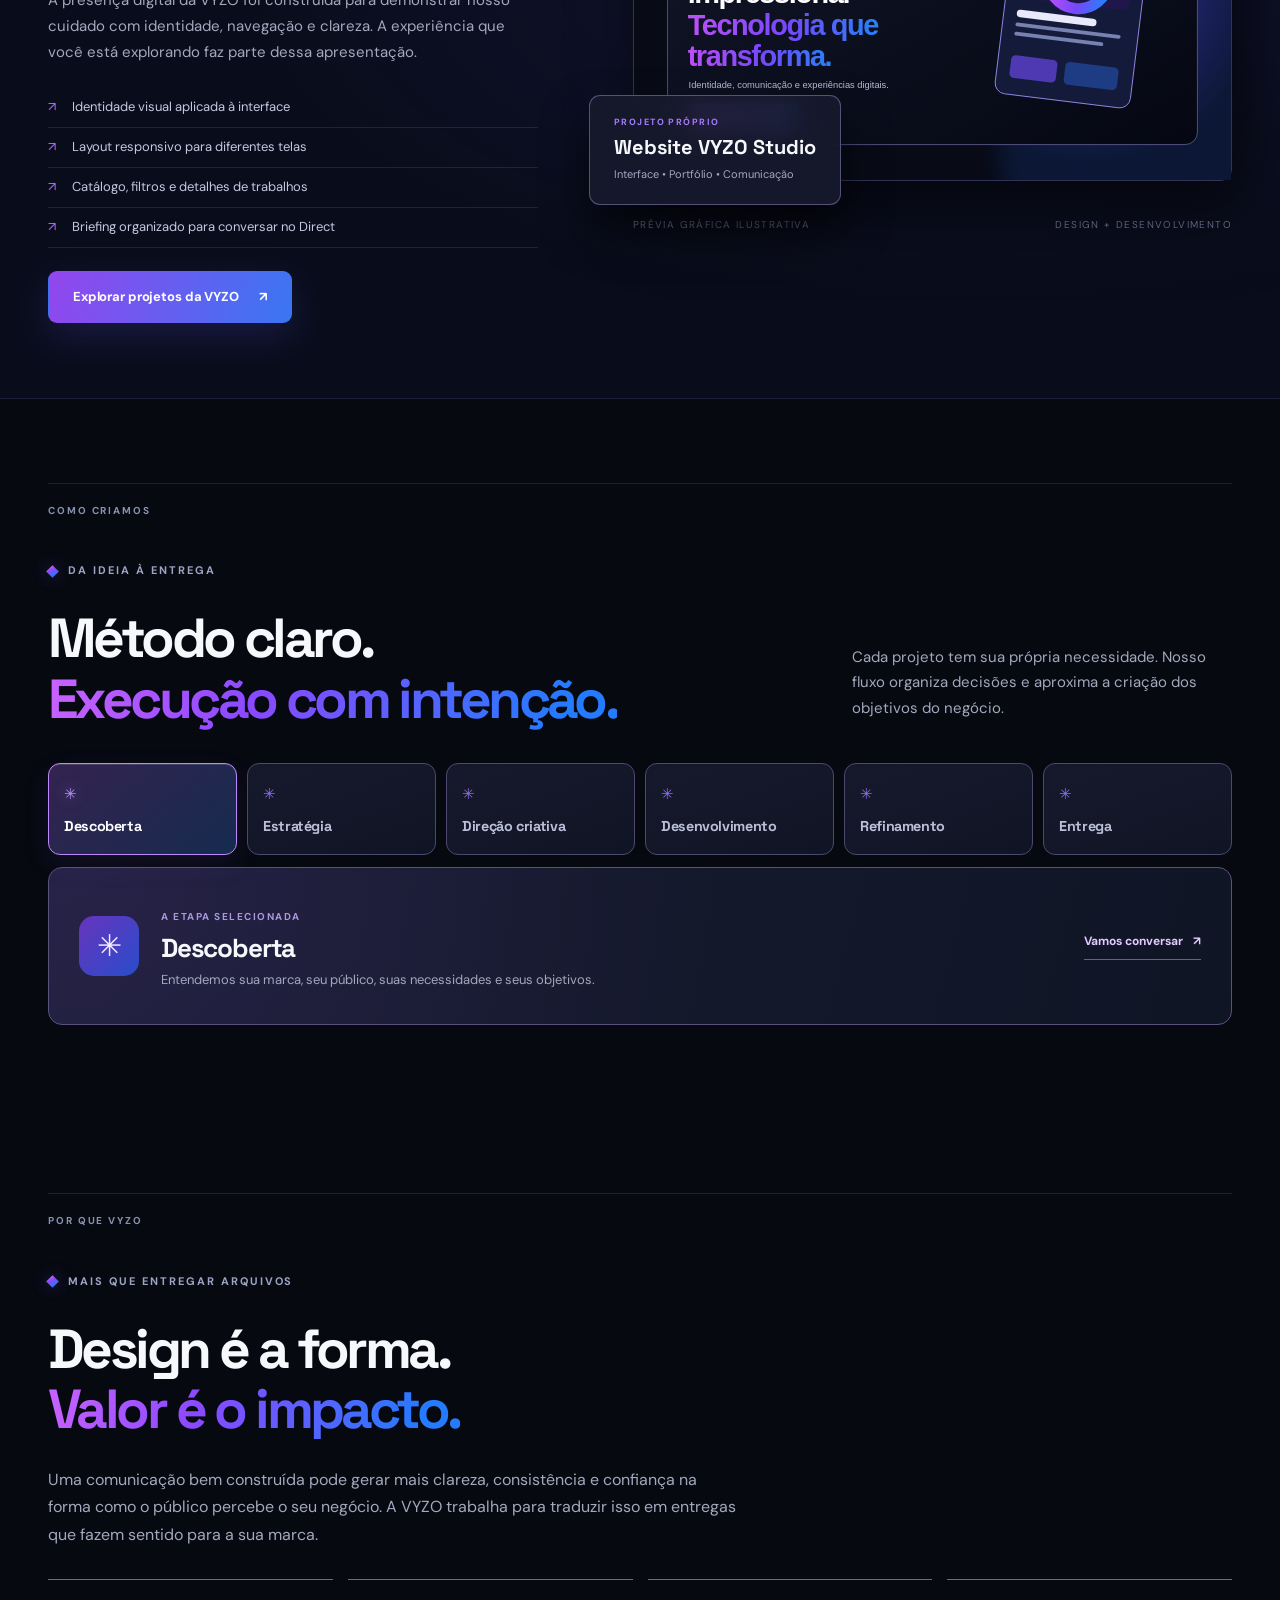
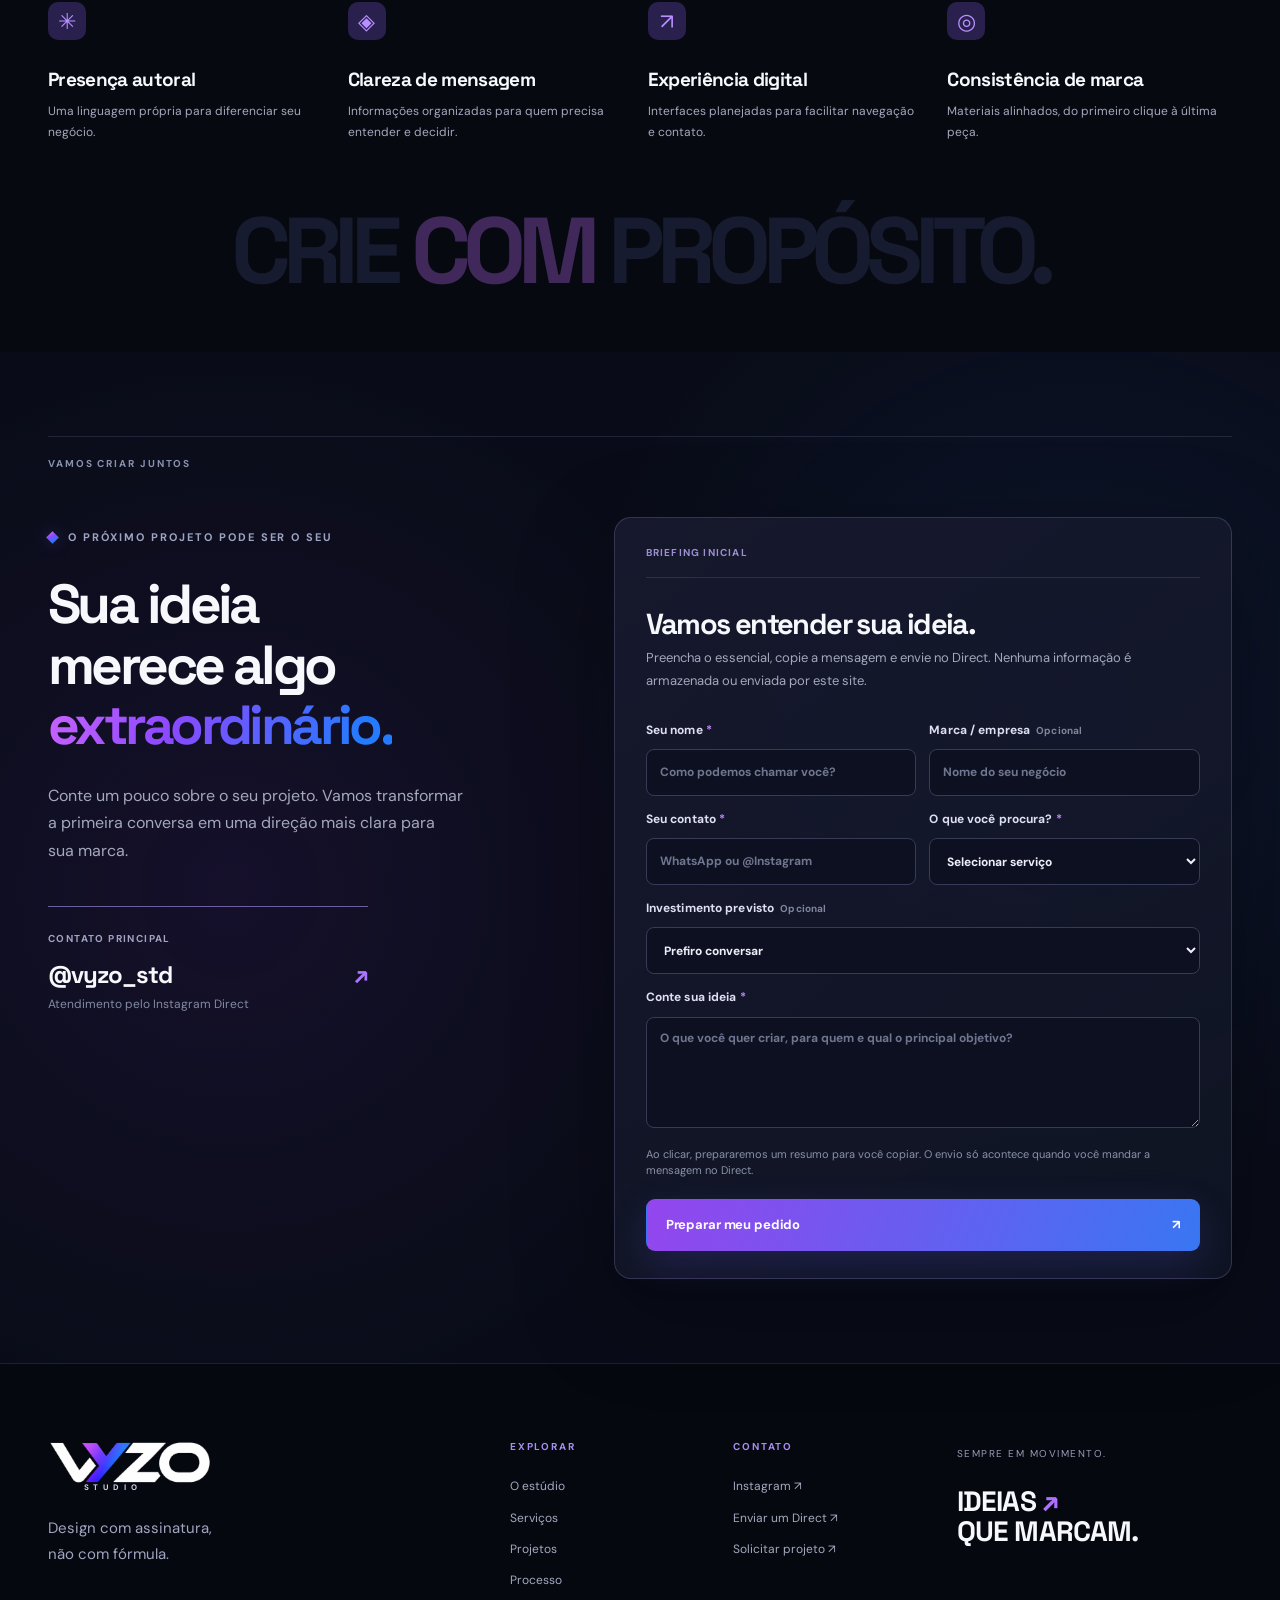
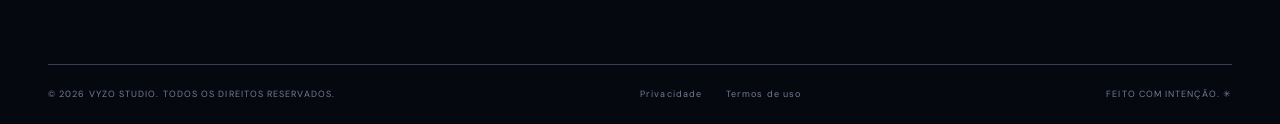
==== commit dcb13cdd: "VYZO V5: carrossel de serviços, processo interativo e layout compacto" ====
--- a/index.html
+++ b/index.html
@@ -18,10 +18,10 @@
   <link rel="preconnect" href="https://fonts.googleapis.com">
   <link rel="preconnect" href="https://fonts.gstatic.com" crossorigin>
   <link href="https://fonts.googleapis.com/css2?family=DM+Sans:wght@400;500;600;700&family=Space+Grotesk:wght@400;500;600;700&display=swap" rel="stylesheet">
-  <link rel="stylesheet" href="styles.css?v=20261028-cinema-stable">
+  <link rel="stylesheet" href="styles.css?v=20261030-v5">
   <title>VYZO Studio — Design & Soluções Digitais</title>
   <script src="data.js" defer></script>
-  <script src="app.js?v=20261028-cinema-stable" defer></script>
+  <script src="app.js?v=20261030-v5" defer></script>
 </head>
 <body>
 <a class="skip-link" href="#conteudo">Pular para o conteúdo</a>
@@ -59,14 +59,25 @@
 <div class="ticker" aria-label="Nossas especialidades: identidade visual, branding, design digital, apresentações, sites & landing pages, experiências criativas"><div class="ticker-track" aria-hidden="true"><div class="ticker-group"><span>IDENTIDADE VISUAL</span><i aria-hidden="true">✳</i> <span>BRANDING</span><i aria-hidden="true">✳</i> <span>DESIGN DIGITAL</span><i aria-hidden="true">✳</i> <span>APRESENTAÇÕES</span><i aria-hidden="true">✳</i> <span>SITES & LANDING PAGES</span><i aria-hidden="true">✳</i> <span>EXPERIÊNCIAS CRIATIVAS</span><i aria-hidden="true">✳</i></div><div class="ticker-group"><span>IDENTIDADE VISUAL</span><i aria-hidden="true">✳</i> <span>BRANDING</span><i aria-hidden="true">✳</i> <span>DESIGN DIGITAL</span><i aria-hidden="true">✳</i> <span>APRESENTAÇÕES</span><i aria-hidden="true">✳</i> <span>SITES & LANDING PAGES</span><i aria-hidden="true">✳</i> <span>EXPERIÊNCIAS CRIATIVAS</span><i aria-hidden="true">✳</i></div></div></div>
 <section class="section section-about shell" id="sobre" aria-labelledby="about-title">
   <div class="section-index"><span>QUEM SOMOS</span></div>
-  <div class="about-layout"><div class="about-intro" data-reveal><div class="kicker"><span class="small-square"></span> O UNIVERSO VYZO</div><h2 id="about-title">Não criamos<br>apenas design.<br><span class="gradient-text">Criamos percepção.</span></h2><p>A VYZO Studio une direção criativa, identidade de marca e desenvolvimento digital para dar forma a experiências que fazem negócios serem vistos, entendidos e lembrados.</p><a class="text-arrow" href="#processo">Descubra nosso processo <span>↗</span></a></div><div class="about-right" data-reveal><div class="about-art"><span>V<span class="stroke-y">Y</span>ZO</span><div class="art-orbit"></div><div class="art-tag">PENSAMENTO CRIATIVO<br>COM EXECUÇÃO DIGITAL</div></div><div class="about-values"><div data-reveal><span class="value-no">01</span><h3>Visão original</h3><p>Projetos com personalidade, coerência e intenção.</p></div><div data-reveal><span class="value-no">02</span><h3>Forma e função</h3><p>Beleza que também comunica e resolve necessidades reais.</p></div><div data-reveal><span class="value-no">03</span><h3>Detalhe importa</h3><p>Tipografia, composição e experiência com propósito.</p></div></div></div></div>
-</section>
-<section class="section services-section" id="servicos" aria-labelledby="services-title"><div class="shell"><div class="section-index"><span>O QUE FAZEMOS</span></div><div class="section-head" data-reveal><div><div class="kicker"><span class="small-square"></span> NOSSO UNIVERSO DE SOLUÇÕES</div><h2 id="services-title">Uma ideia.<br><span class="gradient-text">Possibilidades infinitas.</span></h2></div><p>Da primeira impressão à experiência completa, desenvolvemos pontos de contato que posicionam sua marca com consistência.</p></div><div class="services-layout" id="services-grid" aria-live="polite"></div></div></section>
+  <div class="about-layout"><div class="about-intro" data-reveal><div class="kicker"><span class="small-square"></span> O UNIVERSO VYZO</div><h2 id="about-title">Não criamos<br>apenas design.<br><span class="gradient-text">Criamos percepção.</span></h2><p>A VYZO Studio une direção criativa, identidade de marca e desenvolvimento digital para dar forma a experiências que fazem negócios serem vistos, entendidos e lembrados.</p><a class="text-arrow" href="#processo">Descubra nosso processo <span>↗</span></a></div><div class="about-right" data-reveal><div class="about-art"><span>V<span class="stroke-y">Y</span>ZO</span><div class="art-orbit"></div><div class="art-tag">PENSAMENTO CRIATIVO<br>COM EXECUÇÃO DIGITAL</div></div><div class="about-values"><div data-reveal><h3>Visão original</h3><p>Projetos com personalidade, coerência e intenção.</p></div><div data-reveal><h3>Forma e função</h3><p>Beleza que também comunica e resolve necessidades reais.</p></div><div data-reveal><h3>Detalhe importa</h3><p>Tipografia, composição e experiência com propósito.</p></div></div></div></div>
+</section>
+<section class="section services-section" id="servicos" aria-labelledby="services-title"><div class="shell"><div class="section-index"><span>O QUE FAZEMOS</span></div><div class="section-head" data-reveal><div><div class="kicker"><span class="small-square"></span> NOSSO UNIVERSO DE SOLUÇÕES</div><h2 id="services-title">Uma ideia.<br><span class="gradient-text">Possibilidades infinitas.</span></h2></div><p>Da primeira impressão à experiência completa, desenvolvemos pontos de contato que posicionam sua marca com consistência.</p></div><div class="services-carousel" id="services-carousel">
+  <div class="services-layout services-rail" id="services-grid" role="region" aria-roledescription="carrossel" aria-label="Catálogo de serviços da VYZO Studio" tabindex="0"></div>
+  <div class="services-toolbar">
+    <p class="services-guide">Explore as especialidades da VYZO <span aria-hidden="true">↔</span></p>
+    <div class="services-progress" id="services-progress" role="group" aria-label="Selecionar serviço"></div>
+    <div class="services-navigation">
+      <button type="button" id="services-prev" class="carousel-arrow" aria-label="Ver serviços anteriores" aria-controls="services-grid">←</button>
+      <button type="button" id="services-next" class="carousel-arrow" aria-label="Ver próximos serviços" aria-controls="services-grid">→</button>
+    </div>
+  </div>
+  <p id="services-status" class="sr-only" role="status" aria-live="polite"></p>
+</div></div></section>
 <section class="section portfolio-section shell" id="portfolio" aria-labelledby="portfolio-title">
   <div class="section-index"><span>PROJETOS AUTORAIS</span></div>
   <div class="section-head portfolio-heading" data-reveal>
     <div><div class="kicker"><span class="small-square"></span> PORTFÓLIO VYZO</div><h2 id="portfolio-title">Nossa marca.<br><span class="gradient-text">Nosso laboratório criativo.</span></h2></div>
-    <p>Uma seleção transparente de projetos próprios e estudos autorais. Identidade, comunicação, apresentação e desenvolvimento reunidos em uma mesma linguagem.</p>
+    <p>Projetos próprios e estudos autorais de identidade, comunicação e experiências digitais.</p>
   </div>
   <div class="portfolio-permission" data-reveal><span class="permission-mark" aria-hidden="true">✦</span><div><strong>Criação com responsabilidade.</strong><p>Projetos de clientes só são divulgados mediante autorização. Aqui você conhece o que foi desenvolvido para a própria VYZO Studio.</p></div></div>
   <div class="filter-row" role="group" aria-label="Filtrar projetos">
@@ -102,9 +113,20 @@
     </div>
   </div>
 </section>
-<section class="section process-section shell" id="processo" aria-labelledby="process-title"><div class="section-index"><span>COMO CRIAMOS</span></div><div class="section-head" data-reveal><div><div class="kicker"><span class="small-square"></span> DA IDEIA À ENTREGA</div><h2 id="process-title">Método claro.<br><span class="gradient-text">Execução com intenção.</span></h2></div><p>Cada projeto tem sua própria necessidade. Nosso fluxo organiza decisões e aproxima a criação dos objetivos do negócio.</p></div><div class="process-list" id="process-list"></div></section>
+<section class="section process-section shell" id="processo" aria-labelledby="process-title"><div class="section-index"><span>COMO CRIAMOS</span></div><div class="section-head" data-reveal><div><div class="kicker"><span class="small-square"></span> DA IDEIA À ENTREGA</div><h2 id="process-title">Método claro.<br><span class="gradient-text">Execução com intenção.</span></h2></div><p>Cada projeto tem sua própria necessidade. Nosso fluxo organiza decisões e aproxima a criação dos objetivos do negócio.</p></div><div class="process-experience" data-reveal>
+  <div class="process-map" id="process-list" role="group" aria-label="Selecione uma etapa do processo criativo"></div>
+  <div class="process-detail" role="region" aria-live="polite" aria-labelledby="process-active-title">
+    <span class="process-detail-symbol" aria-hidden="true">✳</span>
+    <div class="process-detail-copy">
+      <span class="process-detail-eyebrow">A ETAPA SELECIONADA</span>
+      <h3 id="process-active-title">Descoberta</h3>
+      <p id="process-active-description">Entendemos sua marca, seu público, suas necessidades e seus objetivos.</p>
+    </div>
+    <a href="#contato" class="process-detail-link">Vamos conversar <span aria-hidden="true">↗</span></a>
+  </div>
+</div></section>
 <section class="section value-section shell" id="diferenciais" aria-labelledby="value-title"><div class="section-index"><span>POR QUE VYZO</span></div><div class="value-content" data-reveal><div class="kicker"><span class="small-square"></span> MAIS QUE ENTREGAR ARQUIVOS</div><h2 id="value-title">Design é a forma.<br><span class="gradient-text">Valor é o impacto.</span></h2><p>Uma comunicação bem construída pode gerar mais clareza, consistência e confiança na forma como o público percebe o seu negócio. A VYZO trabalha para traduzir isso em entregas que fazem sentido para a sua marca.</p></div><div class="benefits" id="benefits"></div><div class="big-statement" aria-hidden="true">CRIE <span>COM</span> PROPÓSITO.</div></section>
-<section class="section contact-section" id="contato" aria-labelledby="contact-title"><div class="shell"><div class="section-index"><span>VAMOS CRIAR JUNTOS</span></div><div class="contact-layout"><div class="contact-copy" data-reveal><div class="kicker"><span class="small-square"></span> O PRÓXIMO PROJETO PODE SER O SEU</div><h2 id="contact-title">Sua ideia<br>merece algo<br><span class="gradient-text">extraordinário.</span></h2><p>Conte um pouco sobre o seu projeto. Vamos transformar a primeira conversa em uma direção mais clara para sua marca.</p><div class="contact-social"><span>CONTATO PRINCIPAL</span><a href="https://www.instagram.com/vyzo_std/" target="_blank" rel="noopener noreferrer">@vyzo_std <span>↗</span></a><small>Atendimento pelo Instagram Direct</small></div></div><div class="contact-form-wrap" data-reveal><div class="form-top"><span>BRIEFING INICIAL</span></div><h3>Vamos entender sua ideia.</h3><p>Preencha o essencial, copie a mensagem e envie no Direct. Nenhuma informação é armazenada ou enviada por este site.</p><form id="project-form" novalidate><div class="field-row"><label for="client-name">Seu nome <b>*</b><input id="client-name" name="name" type="text" autocomplete="name" maxlength="90" minlength="2" placeholder="Como podemos chamar você?" required></label><label for="company-name">Marca / empresa <small>Opcional</small><input id="company-name" name="company" type="text" maxlength="90" placeholder="Nome do seu negócio"></label></div><div class="field-row"><label for="client-contact">Seu contato <b>*</b><input id="client-contact" name="contact" type="text" maxlength="100" placeholder="WhatsApp ou @Instagram" required></label><label for="project-type">O que você procura? <b>*</b><select id="project-type" name="type" required><option value="">Selecionar serviço</option><option>Identidade visual</option><option>Logotipo</option><option>Branding</option><option>Design gráfico</option><option>Social media</option><option>Apresentação profissional</option><option>Landing page</option><option>Website</option><option>Solução digital</option><option>Outro projeto</option></select></label></div><div class="field-row"><label for="project-budget">Investimento previsto <small>Opcional</small><select id="project-budget" name="budget"><option value="">Prefiro conversar</option><option>Até R$ 500</option><option>R$ 500 a R$ 1.500</option><option>R$ 1.500 a R$ 3.000</option><option>Acima de R$ 3.000</option></select></label><label for="project-timeline">Prazo desejado <small>Opcional</small><select id="project-timeline" name="timeline"><option value="">A definir</option><option>Até 7 dias</option><option>De 1 a 3 semanas</option><option>Mais de 3 semanas</option><option>Sem prazo definido</option></select></label></div><label for="project-description" class="full-field">Conte sua ideia <b>*</b><textarea id="project-description" name="description" rows="4" minlength="10" maxlength="1400" placeholder="O que você quer criar, para quem e qual o principal objetivo?" required></textarea></label><p class="form-hint" id="form-hint">Ao clicar, prepararemos um resumo para você copiar. O envio só acontece quando você mandar a mensagem no Direct.</p><button class="button button-primary form-submit" type="submit">Preparar meu pedido <span>↗</span></button><div class="form-feedback" id="form-feedback" role="status" aria-live="polite" hidden><strong id="feedback-title">Briefing preparado.</strong><p id="feedback-info">Copie o texto e envie pelo Instagram Direct.</p><div class="feedback-buttons"><button type="button" id="copy-brief" class="button button-ghost">Copiar briefing</button><a href="https://ig.me/m/vyzo_std" id="open-direct" target="_blank" rel="noopener noreferrer" class="button button-primary">Abrir Direct ↗</a></div><textarea id="brief-preview" aria-label="Mensagem preparada para o Instagram" readonly rows="7"></textarea></div></form></div></div></div></section>
+<section class="section contact-section" id="contato" aria-labelledby="contact-title"><div class="shell"><div class="section-index"><span>VAMOS CRIAR JUNTOS</span></div><div class="contact-layout"><div class="contact-copy" data-reveal><div class="kicker"><span class="small-square"></span> O PRÓXIMO PROJETO PODE SER O SEU</div><h2 id="contact-title">Sua ideia<br>merece algo<br><span class="gradient-text">extraordinário.</span></h2><p>Conte um pouco sobre o seu projeto. Vamos transformar a primeira conversa em uma direção mais clara para sua marca.</p><div class="contact-social"><span>CONTATO PRINCIPAL</span><a href="https://www.instagram.com/vyzo_std/" target="_blank" rel="noopener noreferrer">@vyzo_std <span>↗</span></a><small>Atendimento pelo Instagram Direct</small></div></div><div class="contact-form-wrap" data-reveal><div class="form-top"><span>BRIEFING INICIAL</span></div><h3>Vamos entender sua ideia.</h3><p>Preencha o essencial, copie a mensagem e envie no Direct. Nenhuma informação é armazenada ou enviada por este site.</p><form id="project-form" novalidate><div class="field-row"><label for="client-name">Seu nome <b>*</b><input id="client-name" name="name" type="text" autocomplete="name" maxlength="90" minlength="2" placeholder="Como podemos chamar você?" required></label><label for="company-name">Marca / empresa <small>Opcional</small><input id="company-name" name="company" type="text" maxlength="90" placeholder="Nome do seu negócio"></label></div><div class="field-row"><label for="client-contact">Seu contato <b>*</b><input id="client-contact" name="contact" type="text" maxlength="100" placeholder="WhatsApp ou @Instagram" required></label><label for="project-type">O que você procura? <b>*</b><select id="project-type" name="type" required><option value="">Selecionar serviço</option><option>Identidade visual</option><option>Logotipo</option><option>Branding</option><option>Design gráfico</option><option>Social media</option><option>Apresentação profissional</option><option>Landing page</option><option>Website</option><option>Solução digital</option><option>Outro projeto</option></select></label></div><div class="field-row field-row-single"><label for="project-budget">Investimento previsto <small>Opcional</small><select id="project-budget" name="budget"><option value="">Prefiro conversar</option><option>Até R$ 500</option><option>R$ 500 a R$ 1.500</option><option>R$ 1.500 a R$ 3.000</option><option>Acima de R$ 3.000</option></select></label></div><label for="project-description" class="full-field">Conte sua ideia <b>*</b><textarea id="project-description" name="description" rows="4" minlength="10" maxlength="1400" placeholder="O que você quer criar, para quem e qual o principal objetivo?" required></textarea></label><p class="form-hint" id="form-hint">Ao clicar, prepararemos um resumo para você copiar. O envio só acontece quando você mandar a mensagem no Direct.</p><button class="button button-primary form-submit" type="submit">Preparar meu pedido <span>↗</span></button><div class="form-feedback" id="form-feedback" role="status" aria-live="polite" hidden><strong id="feedback-title">Briefing preparado.</strong><p id="feedback-info">Copie o texto e envie pelo Instagram Direct.</p><div class="feedback-buttons"><button type="button" id="copy-brief" class="button button-ghost">Copiar briefing</button><a href="https://ig.me/m/vyzo_std" id="open-direct" target="_blank" rel="noopener noreferrer" class="button button-primary">Abrir Direct ↗</a></div><textarea id="brief-preview" aria-label="Mensagem preparada para o Instagram" readonly rows="7"></textarea></div></form></div></div></div></section>
 </main>
 <footer class="footer"><div class="shell"><div class="footer-main" data-reveal><div class="footer-brand"><a class="brand" href="#topo"><img src="assets/vyzo-logo.webp" alt="VYZO" width="175" height="46"><span>STUDIO</span></a><p>Design com assinatura,<br>não com fórmula.</p></div><div class="footer-col"><strong>EXPLORAR</strong><a href="#sobre">O estúdio</a><a href="#servicos">Serviços</a><a href="#portfolio">Projetos</a><a href="#processo">Processo</a></div><div class="footer-col"><strong>CONTATO</strong><a href="https://www.instagram.com/vyzo_std/" target="_blank" rel="noopener noreferrer">Instagram ↗</a><a href="https://ig.me/m/vyzo_std" target="_blank" rel="noopener noreferrer">Enviar um Direct ↗</a><a href="#contato">Solicitar projeto ↗</a></div><div class="footer-right"><span>SEMPRE EM MOVIMENTO.</span><b>IDEIAS <i>↗</i><br>QUE MARCAM.</b></div></div><div class="footer-bottom"><span>© <span id="year">2026</span> VYZO STUDIO. TODOS OS DIREITOS RESERVADOS.</span><div><a href="privacidade.html">Privacidade</a><a href="termos.html">Termos de uso</a></div><span>FEITO COM INTENÇÃO. ✳</span></div></div></footer>
 <div class="modal-backdrop" id="case-modal" hidden><div class="modal" role="dialog" aria-modal="true" aria-labelledby="modal-title" tabindex="-1"><button class="modal-close" type="button" id="modal-close" aria-label="Fechar projeto">✕</button><div id="modal-content"></div></div></div>
--- a/styles.css
+++ b/styles.css
@@ -115,3 +115,163 @@
     transition-delay:var(--cinema-delay,0ms)!important;
   }
 }
+
+
+/* VYZO V5 — less scrolling, more discovery. Original identity is retained. */
+:where(.section[id],.hero[id]){scroll-margin-top:calc(var(--nav,80px) + 18px)}
+.section{padding-top:84px;padding-bottom:84px}
+.section-head{padding-top:43px;margin-bottom:34px;gap:36px}
+.section-head>p{line-height:1.7}
+.section h2{font-size:clamp(36px,4.3vw,61px)}
+.section-about{padding-bottom:88px}
+.about-layout{padding-top:45px;gap:6%}
+.about-intro>p{line-height:1.75}
+.about-right{padding-top:0}
+.about-art{min-height:213px}
+.about-values{margin-top:18px}
+.about-values h3{margin:5px 0 7px}
+.about-values p{line-height:1.5}
+.portfolio-section{padding-bottom:94px}
+.portfolio-permission{margin-bottom:25px}
+.spotlight-section{padding-block:75px}
+.spotlight-right{margin-top:0}
+.spotlight-left>p{line-height:1.72;margin-bottom:23px}
+.feature-list{margin-bottom:23px}
+.feature-list li{padding:9px 0}
+.value-section{padding-bottom:54px}
+.value-content{padding-top:44px}
+.value-content p{line-height:1.72}
+.benefits{margin-top:31px}
+.big-statement{margin-top:42px}
+.contact-layout{padding-top:45px;gap:6%}
+.contact-copy{padding-top:12px}
+.contact-copy>p{line-height:1.72}
+.contact-social{margin-top:42px}
+.contact-form-wrap{padding:27px 31px}
+.field-row{gap:13px;margin-bottom:14px}
+.field-row-single{grid-template-columns:1fr}
+.form-hint{line-height:1.5}
+/* Visually isolated service rail; no overflow at document level. */
+.services-carousel{position:relative;min-width:0}
+.services-rail.services-layout{
+ display:flex;gap:18px;overflow-x:auto;overflow-y:hidden;overscroll-behavior-inline:contain;
+ padding:3px 4px 15px;scroll-snap-type:x mandatory;scroll-padding-inline:4px;
+ scrollbar-width:none;touch-action:pan-x pan-y;-webkit-overflow-scrolling:touch;
+}
+.services-rail::-webkit-scrollbar{display:none}
+.services-rail .service-card{
+ flex:0 0 calc((100% - 18px)/2);min-width:0;min-height:314px;scroll-snap-align:start;
+ padding:27px 29px 21px;border-radius:16px;
+}
+.services-rail .service-card h3{margin:19px 0 11px;font-size:clamp(24px,2.15vw,30px);line-height:1.16}
+.services-rail .service-card p{line-height:1.6;margin-bottom:14px}
+.services-rail .service-tags{padding-bottom:16px;gap:6px}
+.services-rail .service-tags span{padding:5px 9px}
+.services-toolbar{display:flex;align-items:center;gap:18px;margin-top:17px}
+.services-guide{color:#969bb8;font-size:12px;margin:0 auto 0 0;line-height:1.5}
+.services-guide span{color:#b78cff;font-size:17px;margin-left:5px}
+.services-progress{display:flex;align-items:center;gap:9px}
+.services-dot{width:32px;height:22px;border:0;background:transparent;padding:7px 0;cursor:pointer;display:grid;place-items:center}
+.services-dot::before{content:"";display:block;width:22px;height:4px;border-radius:10px;background:#45435f;transition:width .22s,background .22s,box-shadow .22s}
+.services-dot.active::before{width:30px;background:linear-gradient(90deg,#ad49f6,#367bfa);box-shadow:0 0 15px #6357ed50}
+.services-navigation{display:flex;gap:9px;margin-left:10px}
+.carousel-arrow{display:grid;place-items:center;width:44px;height:44px;border-radius:50%;border:1px solid #685d9b;background:#191932;color:#fff;font-size:20px;transition:background .2s,border-color .2s,opacity .2s}
+.carousel-arrow:hover:not(:disabled){background:#6246b4;border-color:#ad87fa}
+.carousel-arrow:disabled{opacity:.38;cursor:not-allowed}
+.services-rail:focus-visible,.services-dot:focus-visible,.carousel-arrow:focus-visible,.process-step:focus-visible{outline:2px solid #bc91ff;outline-offset:3px}
+.sr-only{position:absolute!important;width:1px!important;height:1px!important;padding:0!important;margin:-1px!important;overflow:hidden!important;clip:rect(0,0,0,0)!important;white-space:nowrap!important;border:0!important}
+/* Compact, connected, keyboard-accessible stage selector. */
+.process-experience{margin-top:5px}
+.process-map{display:grid;grid-template-columns:repeat(6,minmax(0,1fr));gap:10px}
+.process-step{min-height:92px;min-width:0;position:relative;display:flex;flex-direction:column;align-items:flex-start;justify-content:space-between;gap:11px;border:1px solid #4d496e;background:linear-gradient(160deg,#16192c,#101525);padding:18px 15px;border-radius:12px;color:#bbc0da;text-align:left;cursor:pointer;transition:background .25s,border-color .25s,transform .25s}
+.process-step:hover{border-color:#9069d7;transform:translateY(-2px)}
+.process-step.active{background:linear-gradient(140deg,#34234f,#162b50);border-color:#bc89fb;color:#fff;box-shadow:inset 0 1px 0 #ffffff20,0 10px 26px #5239a722}
+.process-step-mark{font-size:15px;color:#8d6ee5}
+.process-step.active .process-step-mark{color:#b691ff;text-shadow:0 0 14px #b27afa8a}
+.process-step-name{font:700 clamp(12px,1.12vw,16px)/1.3 var(--display);letter-spacing:-.025em;overflow-wrap:anywhere}
+.process-detail{margin-top:12px;border:1px solid #5b527c;border-radius:14px;padding:25px 30px;background:radial-gradient(circle at 2% 5%,#53348744,transparent 55%),linear-gradient(105deg,#171c30,#101526);display:flex;align-items:center;gap:22px;min-height:158px}
+.process-detail-symbol{width:60px;height:60px;flex:0 0 60px;border-radius:15px;background:linear-gradient(135deg,#6734bc,#294dcb);display:grid;place-items:center;font-size:30px;color:#f4ebff}
+.process-detail-copy{flex:1;min-width:0}
+.process-detail-eyebrow{font-size:10px;letter-spacing:.15em;color:#ad97dc;font-weight:700}
+.process-detail h3{margin:8px 0 6px;font-size:26px;letter-spacing:-.045em}
+.process-detail p{margin:0;font-size:13px;line-height:1.65;max-width:560px}
+.process-detail-link{display:inline-flex;align-items:center;gap:10px;flex-shrink:0;font-size:12px;font-weight:700;color:#e2c9ff;border-bottom:1px solid #7055ac;padding-bottom:8px}
+.process-detail-link:hover{color:#fff}
+/* Never crop client-facing artwork: show the complete composition. */
+.project-media{background:radial-gradient(circle at 50% 38%,#2c2b5348,transparent 72%),#13182a}
+.project-media img{object-fit:contain!important;object-position:center!important;padding:12px}
+.project-card:hover .project-media img{transform:scale(1.015)}
+.project-media::after{display:none}
+.modal-hero{display:flex;align-items:center;justify-content:center;background:#111727}
+.modal-hero img{object-fit:contain!important;object-position:center!important;padding:18px}
+.modal-gallery img{object-fit:contain!important;background:#121727}
+.modal-body h2{line-height:1.12}
+.modal-body p{line-height:1.68}
+.modal-detail{gap:24px}
+.modal-gallery button{border-radius:10px}
+@media(min-width:1001px){
+ .hero{min-height:0;padding-top:130px;padding-bottom:68px}
+ .hero-visual{height:530px}
+ .hero-bottom{margin-top:43px}
+ .hero-copy>p{line-height:1.65;margin-bottom:26px}
+}
+@media(max-width:1000px){
+ .hero{min-height:0;padding-top:124px;padding-bottom:75px}
+ .hero-visual{height:475px;margin-top:24px}
+ .hero-app{height:400px}
+ .section{padding-top:75px;padding-bottom:74px}
+ .section-head{padding-top:40px}
+ .process-map{grid-template-columns:repeat(3,minmax(0,1fr))}
+ .process-detail{min-height:132px}
+}
+@media(max-width:700px){
+ .hero{padding-top:110px;padding-bottom:54px}
+ .hero-visual{height:360px;margin-top:18px}
+ .hero-app{height:310px}
+ .hero-bottom{margin-top:26px}
+ .section{padding-top:68px;padding-bottom:65px}
+ .section-head{padding-top:31px;margin-bottom:29px}
+ .services-rail.services-layout{gap:13px;padding-right:30px;scroll-padding-inline:3px}
+ .services-rail .service-card{flex-basis:calc(100% - 30px);min-height:300px;padding:23px 22px 19px}
+ .services-rail .service-card h3{font-size:clamp(23px,5.8vw,29px);margin-top:16px}
+ .services-rail .service-card p{font-size:13px}
+ .services-guide{font-size:11px}
+ .services-toolbar{gap:9px}
+ .services-navigation{gap:7px;margin-left:4px}
+ .carousel-arrow{width:41px;height:41px}
+ .services-dot{width:23px}
+ .services-dot::before{width:16px}
+ .services-dot.active::before{width:21px}
+ .process-map{grid-template-columns:repeat(2,minmax(0,1fr));gap:8px}
+ .process-step{min-height:72px;padding:12px 13px;gap:6px}
+ .process-step-name{font-size:13px}
+ .process-detail{padding:17px;gap:13px;min-height:120px;align-items:flex-start;flex-wrap:wrap}
+ .process-detail-symbol{width:40px;height:40px;flex-basis:40px;font-size:21px;border-radius:10px}
+ .process-detail-copy{flex:1 1 calc(100% - 60px)}
+ .process-detail h3{font-size:22px}
+ .process-detail p{font-size:12px}
+ .process-detail-link{margin-left:53px}
+ .about-layout{padding-top:33px}
+ .about-values>div{display:block}
+ .contact-layout{padding-top:30px}
+ .contact-form-wrap{padding:22px 20px}
+ .field-row{grid-template-columns:1fr;gap:14px}
+ .field-row-single{grid-template-columns:1fr}
+ .spotlight-right{margin-top:28px}
+ .project-media img{padding:9px}
+ .modal-hero img{padding:10px}
+}
+@media(max-width:370px){
+ .services-guide{max-width:114px}
+ .services-progress{gap:4px}
+ .services-dot{width:16px}
+ .services-dot.active::before{width:17px}
+ .services-navigation{gap:5px}
+ .carousel-arrow{width:37px;height:37px}
+ .services-rail .service-card{padding:19px 18px}
+}
+@media(prefers-reduced-motion:reduce){
+ .services-rail.services-layout{scroll-behavior:auto}
+ .service-card,.process-step,.services-dot::before{transition:none}
+}
+
